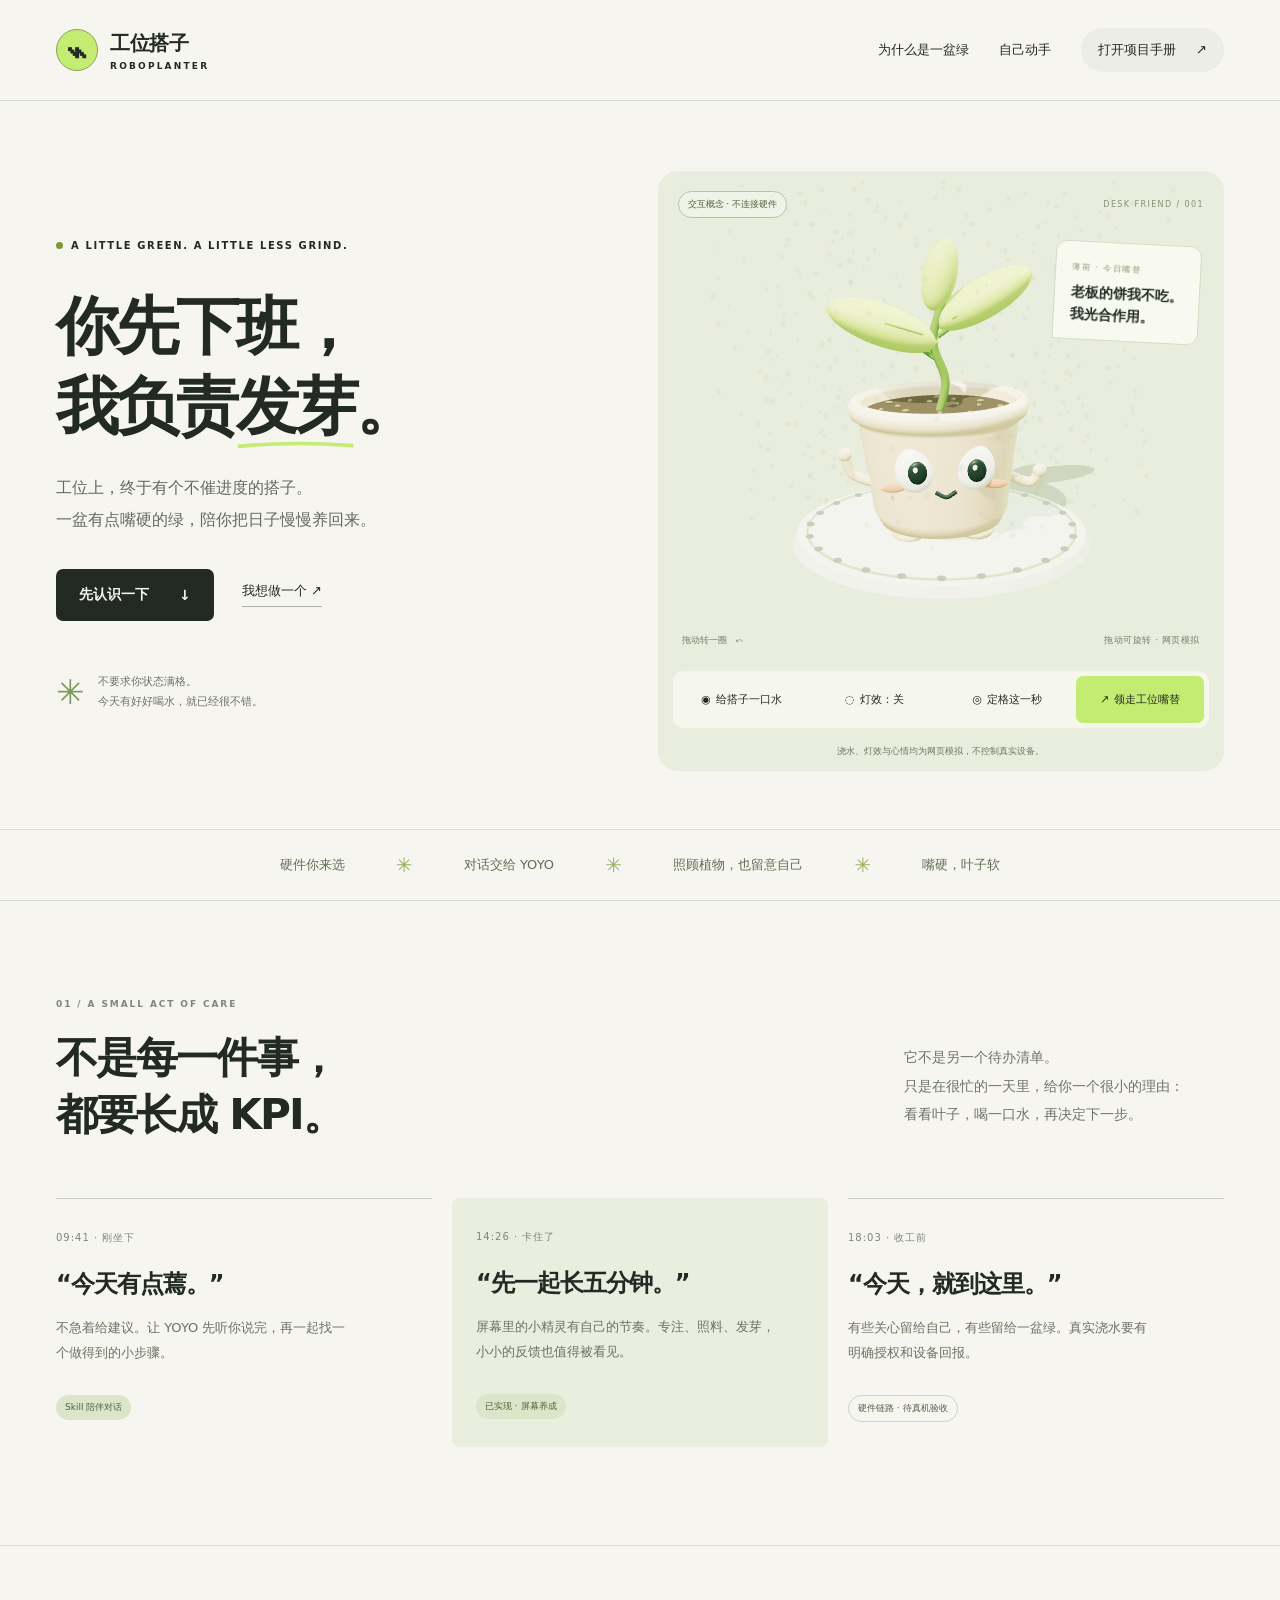
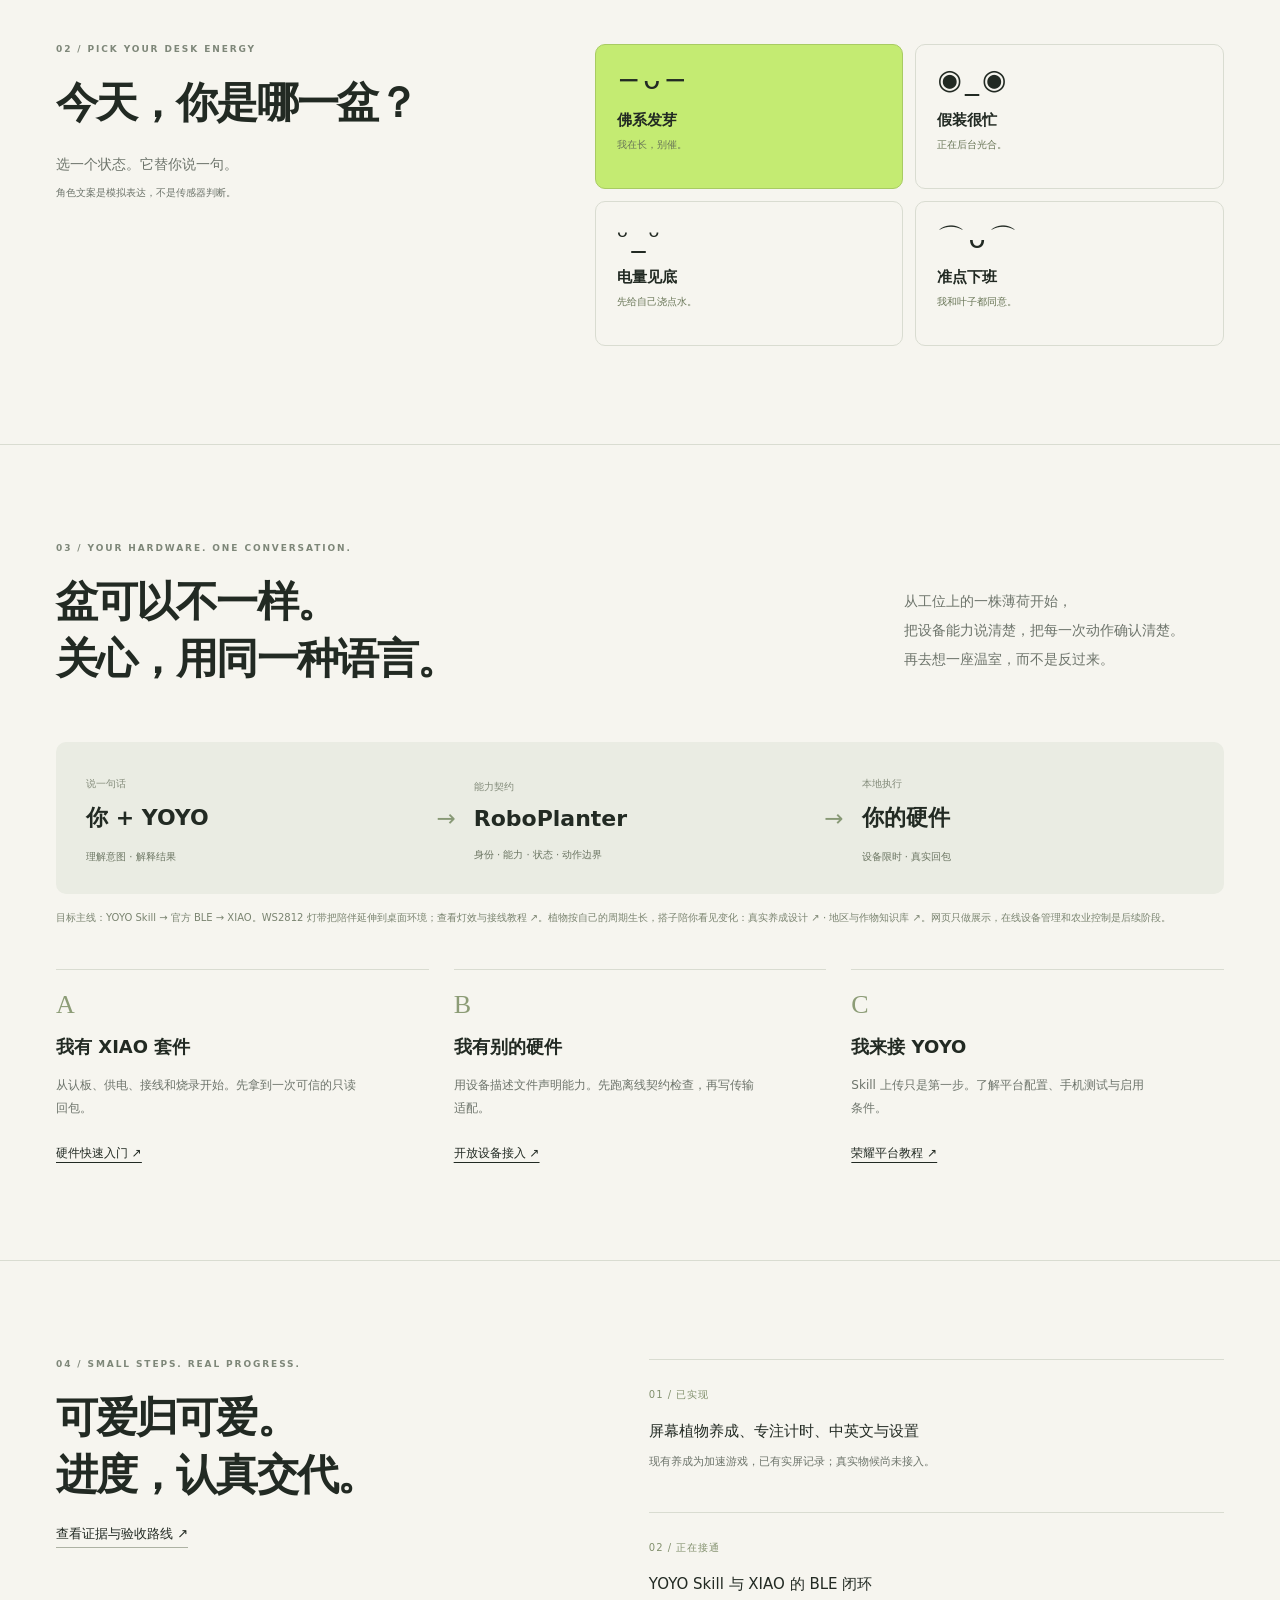
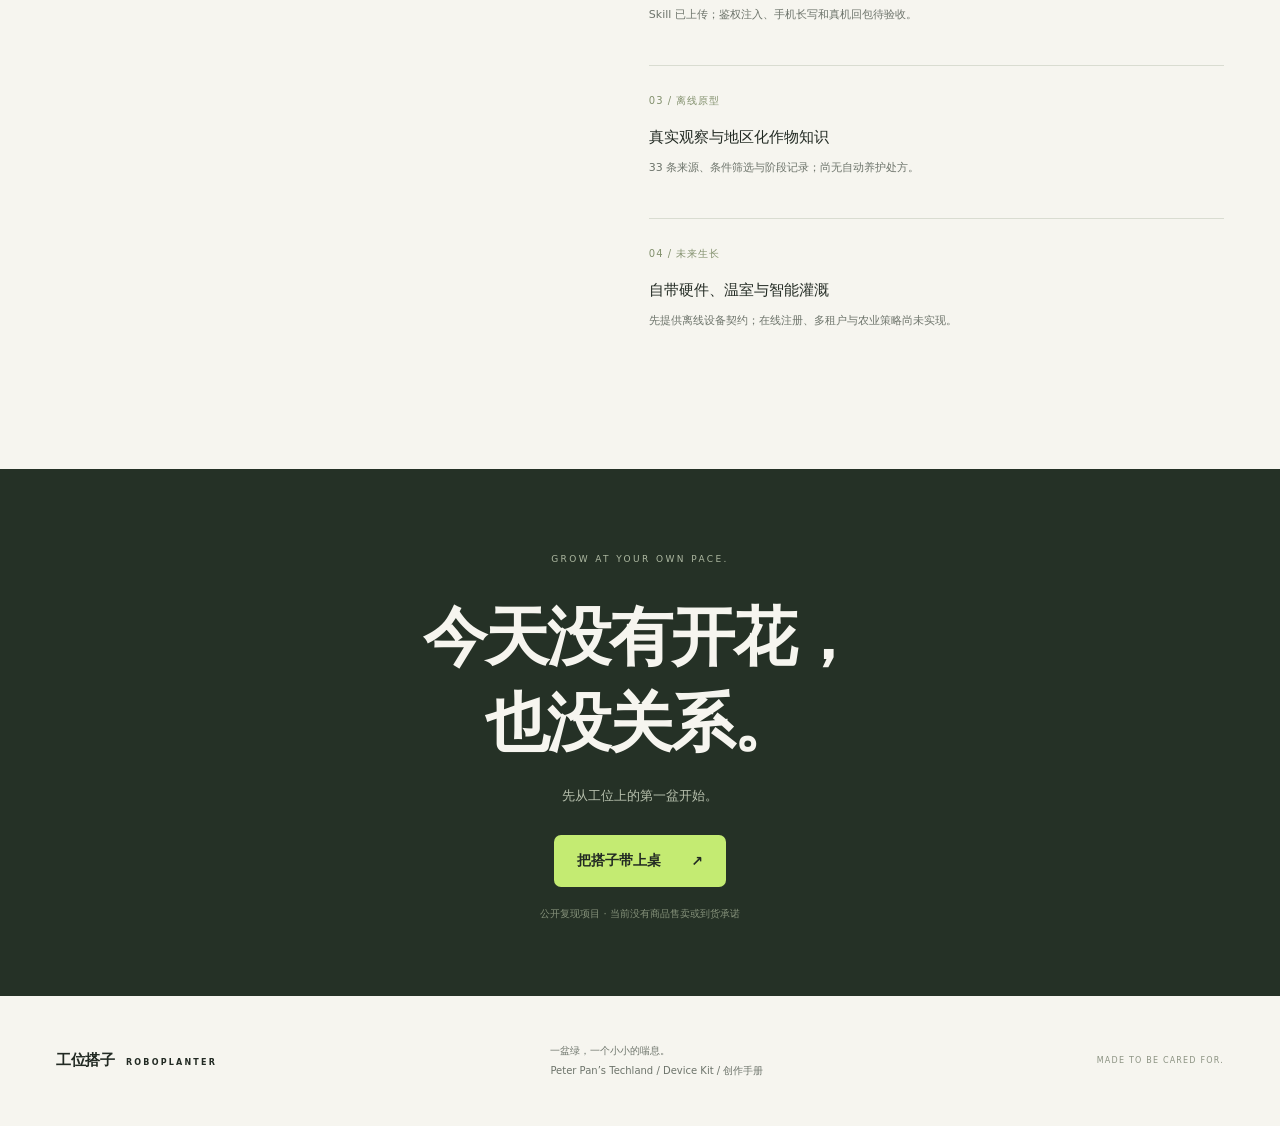
==== web/experience/index.html @ 7dc98f0d "Add sourced crop knowledge and real phenology companion design" ====
<!doctype html>
<html lang="zh-CN">
<head>
  <meta charset="utf-8">
  <meta name="viewport" content="width=device-width,initial-scale=1">
  <meta name="theme-color" content="#f6f5ef">
  <meta name="description" content="RoboPlanter 工位搭子：一盆有点嘴硬的绿，和一套让自带硬件接入 YOYO 的开放实践。体验互动植物、制作你的工位海报、从教程开始复现。">
  <meta property="og:title" content="你先下班，我负责发芽。｜工位搭子 RoboPlanter">
  <meta property="og:description" content="给工位加一点绿，也给自己留一点余地。互动体验、硬件教程与 YOYO Skill 接入实践。">
  <meta property="og:image" content="https://peterpanstechland.github.io/roboplanter/assets/social-cover.png">
  <meta property="og:type" content="website">
  <meta property="og:url" content="https://peterpanstechland.github.io/roboplanter/">
  <title>工位搭子 RoboPlanter — 你先下班，我负责发芽。</title>
  <link rel="icon" href="data:image/svg+xml,%3Csvg xmlns='http://www.w3.org/2000/svg' viewBox='0 0 64 64'%3E%3Crect width='64' height='64' rx='18' fill='%23c3ed64'/%3E%3Cpath d='M32 42V22M32 30C10 32 10 12 29 20M32 25C51 27 53 8 36 17' fill='none' stroke='%232b392c' stroke-width='5' stroke-linecap='round'/%3E%3C/svg%3E">
  <link rel="stylesheet" href="./style.css?v=20261025-lights">
</head>
<body>
  <a class="skip" href="#main">跳到内容</a>
  <header class="nav">
    <a class="brand" href="./" aria-label="工位搭子首页"><span class="brandmark" aria-hidden="true">⌁</span><span>工位搭子<small>ROBOPLANTER</small></span></a>
    <nav aria-label="主导航"><a href="#why">为什么是一盆绿</a><a href="#build">自己动手</a><a class="nav-doc" href="/docs/projects/2026/roboplanter/">打开项目手册 <span aria-hidden="true">↗</span></a></nav>
  </header>
  <main id="main">
    <section class="hero" aria-labelledby="hero-title">
      <div class="hero-copy">
        <p class="eyebrow"><span class="live-dot"></span> A LITTLE GREEN. A LITTLE LESS GRIND.</p>
        <h1 id="hero-title">你先下班，<br>我负责<span class="sprout-word">发芽<svg viewBox="0 0 330 19" aria-hidden="true"><path d="M5 12Q150 -3 323 10"/></svg></span>。</h1>
        <p class="intro">工位上，终于有个不催进度的搭子。<br>一盆有点嘴硬的绿，陪你把日子慢慢养回来。</p>
        <div class="hero-actions"><a class="button dark" href="#experience">先认识一下 <span aria-hidden="true">↓</span></a><a class="text-link" href="/docs/projects/2026/roboplanter/hardware-quickstart">我想做一个 <span aria-hidden="true">↗</span></a></div>
        <div class="aside-note"><span class="mini-leaf" aria-hidden="true">✳</span><p>不要求你状态满格。<br><strong>今天有好好喝水，就已经很不错。</strong></p></div>
      </div>
      <div class="experience" id="experience">
        <div class="stage-top"><span class="tag">交互概念 · 不连接硬件</span><span class="specimen">DESK FRIEND / 001</span></div>
        <div id="scene" role="img" aria-label="一个有大眼睛的奶油色花盆，顶着嫩绿幼苗。拖动可旋转，使用下方按钮互动。"><div class="fallback-plant" id="fallback" aria-hidden="true"><span class="fallback-leaves">♧</span><span class="fallback-pot">•ᴗ•</span></div></div>
        <div class="speech" id="speech" aria-live="polite"><span class="speech-name">薄荷 · 今日嘴替</span><p id="plant-line">老板的饼我不吃。<br>我光合作用。</p></div>
        <div class="orbit-note">拖动转一圈 <span aria-hidden="true">⤺</span><span id="render-state">3D 准备中</span></div>
        <div class="scene-controls" aria-label="模拟植物互动">
          <button id="water" class="control"><span aria-hidden="true">◉</span>给搭子一口水</button>
          <button id="lighting" class="control" aria-label="切换网页灯效预览，当前关灯" title="点按循环切换 5 种预览；不控制真实 WS2812 灯带"><span aria-hidden="true">◌</span><span id="lighting-label">灯效：关</span></button>
          <button id="freeze" class="control" aria-pressed="false"><span aria-hidden="true">◎</span>定格这一秒</button>
          <button id="poster" class="control accent"><span aria-hidden="true">↗</span>领走工位嘴替</button>
        </div>
        <p class="simulation-note">浇水、灯效与心情均为网页模拟，不控制真实设备。</p>
      </div>
    </section>
    <div class="ticker" aria-label="产品理念"><span>硬件你来选</span><i>✳</i><span>对话交给 YOYO</span><i>✳</i><span>照顾植物，也留意自己</span><i>✳</i><span>嘴硬，叶子软</span></div>
    <section class="story section" id="why" aria-labelledby="why-title">
      <div class="section-kicker">01 / A SMALL ACT OF CARE</div>
      <div class="story-heading"><h2 id="why-title">不是每一件事，<br>都要长成 KPI。</h2><p>它不是另一个待办清单。<br>只是在很忙的一天里，给你一个很小的理由：<br>看看叶子，喝一口水，再决定下一步。</p></div>
      <div class="moments">
        <article class="moment"><span class="moment-time">09:41 · 刚坐下</span><h3>“今天有点蔫。”</h3><p>不急着给建议。让 YOYO 先听你说完，再一起找一个做得到的小步骤。</p><span class="status-pill">Skill 陪伴对话</span></article>
        <article class="moment green"><span class="moment-time">14:26 · 卡住了</span><h3>“先一起长五分钟。”</h3><p>屏幕里的小精灵有自己的节奏。专注、照料、发芽，小小的反馈也值得被看见。</p><span class="status-pill">已实现 · 屏幕养成</span></article>
        <article class="moment"><span class="moment-time">18:03 · 收工前</span><h3>“今天，就到这里。”</h3><p>有些关心留给自己，有些留给一盆绿。真实浇水要有明确授权和设备回报。</p><span class="status-pill outline">硬件链路 · 待真机验收</span></article>
      </div>
    </section>
    <section class="mood-section section" aria-labelledby="mood-title">
      <div><div class="section-kicker">02 / PICK YOUR DESK ENERGY</div><h2 id="mood-title">今天，你是哪一盆？</h2><p>选一个状态。它替你说一句。<br><small>角色文案是模拟表达，不是传感器判断。</small></p></div>
      <div class="mood-picker" role="group" aria-label="选择工位心情">
        <button class="mood selected" data-mood="chill" aria-pressed="true"><span class="mood-face">−ᴗ−</span><strong>佛系发芽</strong><small>我在长，别催。</small></button>
        <button class="mood" data-mood="busy" aria-pressed="false"><span class="mood-face">◉_◉</span><strong>假装很忙</strong><small>正在后台光合。</small></button>
        <button class="mood" data-mood="tired" aria-pressed="false"><span class="mood-face">ᵕ_ᵕ</span><strong>电量见底</strong><small>先给自己浇点水。</small></button>
        <button class="mood" data-mood="happy" aria-pressed="false"><span class="mood-face">⌒ᴗ⌒</span><strong>准点下班</strong><small>我和叶子都同意。</small></button>
      </div>
    </section>
    <section class="build-section section" id="build" aria-labelledby="build-title">
      <div class="section-kicker">03 / YOUR HARDWARE. ONE CONVERSATION.</div>
      <div class="build-heading"><h2 id="build-title">盆可以不一样。<br>关心，用同一种语言。</h2><p>从工位上的一株薄荷开始，<br>把设备能力说清楚，把每一次动作确认清楚。<br>再去想一座温室，而不是反过来。</p></div>
      <div class="architecture" aria-label="系统连接关系">
        <div class="arch-node"><span>说一句话</span><strong>你 + YOYO</strong><small>理解意图 · 解释结果</small></div><span class="arch-arrow" aria-hidden="true">→</span>
        <div class="arch-node"><span>能力契约</span><strong>RoboPlanter</strong><small>身份 · 能力 · 状态 · 动作边界</small></div><span class="arch-arrow" aria-hidden="true">→</span>
        <div class="arch-node"><span>本地执行</span><strong>你的硬件</strong><small>设备限时 · 真实回包</small></div>
      </div>
      <p class="arch-caption">目标主线：YOYO Skill → 官方 BLE → XIAO。WS2812 灯带把陪伴延伸到桌面环境；<a href="/docs/projects/2026/roboplanter/ws2812-lighting">查看灯效与接线教程 ↗</a>。植物按自己的周期生长，搭子陪你看见变化：<a href="/docs/projects/2026/roboplanter/plant-companion">真实养成设计 ↗</a> · <a href="/docs/projects/2026/roboplanter/crop-knowledge">地区与作物知识库 ↗</a>。网页只做展示，在线设备管理和农业控制是后续阶段。</p>
      <div class="build-routes">
        <a href="/docs/projects/2026/roboplanter/hardware-quickstart"><span class="route-num">A</span><h3>我有 XIAO 套件</h3><p>从认板、供电、接线和烧录开始。先拿到一次可信的只读回包。</p><span class="route-link">硬件快速入门 ↗</span></a>
        <a href="/docs/projects/2026/roboplanter/device-platform"><span class="route-num">B</span><h3>我有别的硬件</h3><p>用设备描述文件声明能力。先跑离线契约检查，再写传输适配。</p><span class="route-link">开放设备接入 ↗</span></a>
        <a href="/docs/projects/2026/roboplanter/honor-platform"><span class="route-num">C</span><h3>我来接 YOYO</h3><p>Skill 上传只是第一步。了解平台配置、手机测试与启用条件。</p><span class="route-link">荣耀平台教程 ↗</span></a>
      </div>
    </section>
    <section class="truth-section section" aria-labelledby="truth-title">
      <div><div class="section-kicker">04 / SMALL STEPS. REAL PROGRESS.</div><h2 id="truth-title">可爱归可爱。<br>进度，认真交代。</h2><a class="text-link" href="/docs/projects/2026/roboplanter/roadmap-evidence">查看证据与验收路线 ↗</a></div>
      <div class="progress-list"><div><span class="progress-code">01 / 已实现</span><p>屏幕植物养成、专注计时、中英文与设置<br><small>现有养成为加速游戏，已有实屏记录；真实物候尚未接入。</small></p></div><div><span class="progress-code">02 / 正在接通</span><p>YOYO Skill 与 XIAO 的 BLE 闭环<br><small>Skill 已上传；鉴权注入、手机长写和真机回包待验收。</small></p></div><div><span class="progress-code">03 / 离线原型</span><p>真实观察与地区化作物知识<br><small>33 条来源、条件筛选与阶段记录；尚无自动养护处方。</small></p></div><div><span class="progress-code">04 / 未来生长</span><p>自带硬件、温室与智能灌溉<br><small>先提供离线设备契约；在线注册、多租户与农业策略尚未实现。</small></p></div></div>
    </section>
    <section class="closing"><span class="closing-label">GROW AT YOUR OWN PACE.</span><h2>今天没有开花，<br>也没关系。</h2><p>先从工位上的第一盆开始。</p><a href="/docs/projects/2026/roboplanter/" class="button lime">把搭子带上桌 <span aria-hidden="true">↗</span></a><p class="closing-note">公开复现项目 · 当前没有商品售卖或到货承诺</p></section>
  </main>
  <footer><a class="brand" href="./">工位搭子 <small>ROBOPLANTER</small></a><p>一盆绿，一个小小的喘息。<br><a href="/docs/projects/">Peter Pan’s Techland</a> / <a href="./downloads/roboplanter-device-kit.zip" download>Device Kit</a> / <a href="/docs/projects/2026/roboplanter/social-playbook">创作手册</a></p><span>MADE TO BE CARED FOR.</span></footer>
  <dialog id="poster-dialog" aria-labelledby="poster-title"><button class="dialog-close" id="close-poster" aria-label="关闭海报">×</button><div><span class="eyebrow">A LITTLE DESK ENERGY, TO GO.</span><h2 id="poster-title">你的嘴替，已就位。</h2><p>3:4 原创工位卡。保存后分享给也需要一口气的人。</p><p class="dialog-notice">标注保留：概念演示，非实机拍摄。不会代你发布到社交平台。</p><button class="button dark" id="download-poster">保存我的工位卡 ↗</button><button class="button" id="download-cover">也来一张横版封面 ↗</button><p id="download-status" role="status"></p></div><canvas id="poster-canvas" width="1200" height="1600" aria-label="工位搭子原创海报预览"></canvas></dialog>
  <noscript><p class="noscript">打开 JavaScript 可以体验互动植物。接线、烧录与 YOYO 教程仍可通过上方项目手册阅读。</p></noscript>
  <script type="module" src="./app.js?v=20261025-lights"></script>
</body>
</html>
---- web/experience/style.css ----
:root{--paper:#f6f5ef;--ink:#222a23;--muted:#6d746b;--lime:#c4eb72;--line:#d9dcd1;--orange:#db7351;--serif:Georgia,'Songti SC','Noto Serif CJK SC',serif}*{box-sizing:border-box}html{scroll-behavior:smooth;scroll-padding-top:28px}body{margin:0;background:var(--paper);color:var(--ink);font-family:'Inter','PingFang SC','Microsoft YaHei',system-ui,sans-serif;-webkit-font-smoothing:antialiased}a{color:inherit;text-decoration:none}button{font:inherit;color:inherit;cursor:pointer}button:focus-visible,a:focus-visible{outline:3px solid var(--orange);outline-offset:5px}button:disabled{cursor:wait;opacity:.65}.skip{position:absolute;top:-100px;background:var(--ink);color:white;z-index:10;padding:15px}.skip:focus{top:0}.nav{max-width:1440px;padding:28px 56px;margin:auto;display:flex;align-items:center;justify-content:space-between;border-bottom:1px solid var(--line)}.brand{display:flex;align-items:center;gap:12px;font-size:20px;font-weight:800;letter-spacing:-.5px}.brand small{display:block;font-size:9px;letter-spacing:2.2px;font-weight:600;margin-top:4px}.brandmark{width:42px;height:42px;background:var(--lime);border:1px solid #8fa54c;border-radius:50%;display:grid;place-items:center;font-size:38px;font-family:var(--serif);line-height:1}.nav nav{display:flex;align-items:center;gap:30px;font-size:13px;font-weight:500}.nav-doc{background:#eceee5;padding:13px 17px;border-radius:30px}.nav-doc span{margin-left:16px}.hero{max-width:1440px;margin:auto;padding:70px 56px 58px;display:grid;grid-template-columns:1fr 1fr;gap:35px;align-items:center}.eyebrow{font-size:10px;font-weight:650;letter-spacing:1.6px;display:flex;align-items:center;gap:8px}.live-dot{height:7px;width:7px;background:#7b9939;border-radius:50%;display:inline-block}h1{font-size:clamp(44px,4.9vw,76px);font-weight:760;line-height:1.27;letter-spacing:-3px;margin:36px 0 25px}h2{font-size:clamp(30px,3.3vw,49px);font-weight:700;line-height:1.35;letter-spacing:-1.9px;margin:20px 0}.sprout-word{position:relative;z-index:1;white-space:nowrap}.sprout-word svg{position:absolute;bottom:-10px;left:0;width:100%;height:15px;stroke:var(--lime);stroke-width:10;fill:none;z-index:-1}.intro{font-size:16px;line-height:2;color:#626a5e}.hero-actions{display:flex;align-items:center;gap:28px;margin-top:33px}.button{display:inline-flex;align-items:center;justify-content:center;gap:30px;padding:17px 23px;border:0;border-radius:7px;font-size:14px;font-weight:650;transition:transform .2s,background .2s}.button:hover{transform:translateY(-2px)}.dark{background:var(--ink);color:var(--paper)}.lime{background:var(--lime);color:var(--ink)}.text-link{font-size:13px;border-bottom:1px solid #adb2a3;padding-bottom:6px}.aside-note{display:flex;align-items:center;gap:13px;margin-top:51px}.aside-note p{margin:0;font-size:11px;line-height:1.8;color:var(--muted)}.aside-note strong{font-weight:500}.mini-leaf{font-size:34px;color:#7e965f}.experience{background:#e9edde;border-radius:20px;position:relative;height:600px;scroll-margin-top:20px;overflow:hidden}.stage-top{display:flex;justify-content:space-between;align-items:center;position:absolute;top:20px;left:20px;right:20px;z-index:2}.tag{font-size:9px;padding:6px 9px;border:1px solid #b6c3a8;border-radius:20px;background:#f7f8ed90;color:#52613e}.specimen{font-size:8px;letter-spacing:1.4px;color:#829074}.experience #scene{width:100%;height:480px;position:relative;touch-action:pan-y}.experience canvas{display:block;width:100%;height:100%;cursor:grab}.experience canvas:active{cursor:grabbing}.speech{position:absolute;top:72px;right:24px;text-align:left;z-index:1;pointer-events:none;max-width:42%;background:#f9fbf0f0;border:1px solid #d4dcc4;padding:13px 16px;border-radius:11px 11px 11px 0;transform:rotate(3deg)}.speech-name{font-size:8px;color:#839170;letter-spacing:1.5px}.speech p{font-size:14px;line-height:1.6;font-weight:600;margin:7px 0 0}.orbit-note{position:absolute;bottom:124px;left:24px;right:24px;display:flex;align-items:center;gap:8px;font-size:9px;color:#748065}.orbit-note #render-state{margin-left:auto;letter-spacing:.5px}.scene-controls{position:absolute;bottom:43px;left:15px;right:15px;display:flex;gap:5px;background:#f6f7ec;border-radius:10px;padding:5px}.control{display:flex;flex:1;align-items:center;justify-content:center;gap:5px;border:0;background:none;padding:16px 4px;border-radius:7px;white-space:nowrap;font-size:11px;transition:background .15s}.control:hover{background:#e7edd9}.control[aria-pressed=true]{background:var(--ink);color:var(--lime)}.control.accent{background:var(--lime)}.simulation-note{position:absolute;bottom:13px;font-size:9px;text-align:center;width:100%;margin:0;color:#6b785b}.ticker{border-block:1px solid var(--line);padding:23px 56px;display:flex;justify-content:center;align-items:center;gap:clamp(20px,4vw,70px);font-size:13px;color:#616e52;overflow:hidden;white-space:nowrap}.ticker i{font-size:20px;font-style:normal;color:#99b063}.section{max-width:1440px;margin:0 auto;padding:98px 56px}.section-kicker{font-size:9px;font-weight:650;letter-spacing:1.9px;color:#7e8779}.story-heading,.build-heading{display:flex;justify-content:space-between;gap:55px;align-items:center}.story-heading p,.build-heading p{font-size:14px;line-height:2.05;color:var(--muted);padding-right:40px}.moments{display:grid;grid-template-columns:repeat(3,1fr);gap:20px;margin-top:35px}.moment{border-top:1px solid #c8cec0;padding:27px 24px 25px 0}.moment.green{background:#e9eede;border:0;border-radius:8px;padding:27px 24px}.moment-time{font-size:10px;font-weight:500;color:#7d8872;letter-spacing:1px}.moment h3{font-size:24px;font-weight:650;letter-spacing:-1px;margin:23px 0 16px}.moment p{font-size:13px;line-height:1.9;color:#6a7361;max-width:300px}.status-pill{display:inline-block;font-size:9px;border-radius:30px;padding:6px 9px;background:#dbe5c9;color:#526041;margin-top:17px}.status-pill.outline{background:transparent;border:1px solid #ccd2c2}.mood-section{display:grid;grid-template-columns:1fr 1.3fr;gap:55px;border-block:1px solid var(--line)}.mood-section p{font-size:14px;line-height:1.9;color:var(--muted)}.mood-section small{font-size:10px}.mood-picker{display:grid;grid-template-columns:1fr 1fr;gap:12px;align-self:center}.mood{border:1px solid var(--line);background:transparent;border-radius:10px;min-height:145px;display:flex;flex-direction:column;align-items:flex-start;padding:18px 21px;transition:background .2s,transform .2s}.mood:hover{transform:translateY(-3px)}.mood.selected{background:var(--lime);border-color:#a8cb63}.mood-face{font-size:28px;letter-spacing:3px;height:48px}.mood strong{font-size:15px;font-weight:600}.mood small{margin-top:8px;color:#697657}.architecture{display:flex;align-items:center;gap:18px;margin-top:35px;background:#eaece3;padding:30px;border-radius:10px}.arch-node{flex:1}.arch-node>span{font-size:10px;color:#838b7a}.arch-node strong{display:block;font-size:22px;margin:12px 0}.arch-node small{font-size:10px;color:#6b7562}.arch-arrow{color:#889976;font-size:23px}.arch-caption{font-size:10px;line-height:1.8;color:#7a8470;margin-top:15px}.build-routes{display:grid;grid-template-columns:repeat(3,1fr);gap:25px;margin-top:42px}.build-routes>a{padding-top:20px;border-top:1px solid var(--line)}.route-num{font-family:var(--serif);font-size:26px;color:#8c9c76}.build-routes h3{font-size:18px;margin:15px 0}.build-routes p{font-size:12px;line-height:1.9;color:var(--muted);max-width:300px}.route-link{display:block;font-size:12px;margin-top:25px;text-decoration:underline;text-underline-offset:5px}.truth-section{display:grid;grid-template-columns:1fr 1.1fr;gap:70px;border-top:1px solid var(--line)}.progress-list>div{padding:23px 0;border-top:1px solid var(--line)}.progress-code{font-size:10px;color:#83916e;letter-spacing:1px}.progress-list p{font-size:15px;line-height:1.9}.progress-list small{font-size:11px;color:var(--muted)}.closing{background:#253126;color:var(--paper);text-align:center;padding:78px 20px 75px}.closing-label{font-size:9px;letter-spacing:2.4px;color:#adb8a1}.closing h2{font-size:clamp(40px,5vw,65px);margin:28px 0 20px}.closing p{font-size:13px;color:#b8c1ae;margin-bottom:30px}.closing .closing-note{font-size:10px;margin:20px 0 0;color:#85917a}footer{padding:35px 56px;display:flex;align-items:center;justify-content:space-between;max-width:1440px;margin:auto}footer>.brand{font-size:15px}footer .brand small{font-size:8px}footer p{font-size:10px;line-height:2;color:var(--muted)}footer>span{font-size:8px;letter-spacing:1.2px;color:#8c9383}footer a:hover{text-decoration:underline}.fallback-plant{position:absolute;inset:70px 0 80px;display:flex;justify-content:center;align-items:center;flex-direction:column}.fallback-leaves{color:#719740;font-size:115px;line-height:1}.fallback-pot{font-size:54px;background:#f8e7cf;width:165px;height:145px;display:grid;place-items:center;border-radius:14px 14px 55px 55px;border:1px solid #d4c5ac;box-shadow:0 23px 15px -18px #68715560}.fallback-plant.hidden{display:none}dialog{width:min(930px,94vw);max-height:94vh;border:1px solid #d2d8c8;border-radius:18px;background:var(--paper);color:var(--ink);padding:45px;overflow:auto}dialog[open]{display:grid;grid-template-columns:1fr 1fr;gap:30px;align-items:center}dialog::backdrop{background:#162018bd;backdrop-filter:blur(6px)}.dialog-close{position:absolute;top:12px;right:16px;border:0;background:transparent;font-size:26px;padding:0 8px}.dialog-notice{font-size:11px;line-height:1.7;color:var(--muted);margin:22px 0}.dialog-close:hover{color:var(--orange)}dialog h2{font-size:32px}dialog p{font-size:13px;line-height:1.9}#poster-canvas{width:100%;height:auto;border-radius:7px;border:1px solid var(--line)}#download-status{font-size:11px}.noscript{padding:20px;text-align:center}
@media(min-width:1600px){.hero{padding-top:95px;padding-bottom:80px}.experience{height:660px}.experience #scene{height:540px}}
@media(max-width:1050px){.nav{padding:24px 32px}.hero{padding:55px 32px 45px;gap:22px}.experience{height:550px}.experience #scene{height:440px}.speech{top:66px;right:15px;padding:9px 12px}.speech p{font-size:12px}.specimen{display:none}h1{letter-spacing:-2px}.section{padding:75px 32px}.nav nav{gap:20px}.nav nav>a:first-child{display:none}.control{font-size:10px}.story-heading p,.build-heading p{padding:0}.moment h3{font-size:21px}.truth-section{gap:35px}footer{padding:30px 32px}}
@media(max-width:760px){.nav{padding:18px 20px}.brand{font-size:17px}.brandmark{width:35px;height:35px;font-size:32px}.brand small{font-size:7px}.nav nav>a:not(.nav-doc){display:none}.nav-doc{font-size:11px;padding:11px 12px}.hero{display:flex;flex-direction:column;padding:35px 20px;gap:30px;align-items:stretch}.eyebrow{font-size:8px;letter-spacing:1.2px}h1{font-size:49px;line-height:1.23;margin:25px 0 18px}.intro{font-size:13px}.hero-actions{margin-top:24px;gap:23px}.aside-note{margin-top:25px}.aside-note p{font-size:10px}.experience{height:525px;border-radius:14px}.experience #scene{height:414px}.speech{right:17px;top:70px;max-width:42%}.speech p{font-size:12px}.stage-top{top:16px;left:16px}.scene-controls{left:10px;right:10px}.control{padding:16px 3px;font-size:10px}.ticker{padding:17px 20px;gap:20px;justify-content:flex-start;font-size:10px}.ticker i{font-size:15px}.ticker span:last-child{display:none}.ticker i:last-of-type{display:none}.section{padding:56px 20px}.section-kicker{font-size:8px}h2{font-size:35px;letter-spacing:-1px}.story-heading,.build-heading{display:block}.story-heading p,.build-heading p{font-size:13px}.moments{grid-template-columns:1fr;gap:10px;margin-top:28px}.moment{padding:24px 12px 20px}.moment.green{padding:24px 18px}.moment h3{font-size:22px;margin:15px 0}.moment p{max-width:none}.status-pill{margin-top:5px}.mood-section{grid-template-columns:1fr;gap:22px}.mood-picker{gap:10px}.mood{min-height:134px;padding:16px}.mood-face{font-size:26px}.architecture{padding:22px 16px;gap:8px}.arch-node strong{font-size:14px;margin:12px 0}.arch-node small{font-size:8px;line-height:1.8;display:block}.arch-node>span{font-size:8px}.arch-arrow{font-size:16px}.build-routes{grid-template-columns:1fr;gap:25px;margin-top:30px}.build-routes>a{display:grid;grid-template-columns:34px 1fr;gap:0 8px}.route-num{grid-row:1/4}.build-routes h3{margin:2px 0 10px;font-size:17px}.build-routes p{margin:0;max-width:none}.route-link{grid-column:2;margin-top:13px}.truth-section{grid-template-columns:1fr;gap:25px}.closing{padding:60px 20px}.closing h2{font-size:45px}.closing p{font-size:12px}footer{padding:26px 20px;align-items:flex-start;gap:18px;flex-wrap:wrap}footer p{margin:0}footer>span{width:100%;font-size:7px}dialog{padding:35px 22px 24px}dialog[open]{grid-template-columns:1fr;gap:15px}dialog h2{font-size:26px;margin:16px 0}dialog #poster-canvas{width:70%;margin:auto}dialog .eyebrow{font-size:8px}.dialog-notice{margin:13px 0}.button{font-size:12px;padding:15px 19px}}
@media(max-width:1050px){.experience{height:600px}.scene-controls{display:grid;grid-template-columns:repeat(2,minmax(0,1fr))}.control{min-width:0;min-height:46px;font-size:11px}.orbit-note{bottom:168px}}
@media(max-width:760px){.experience{height:580px}}
@media(prefers-reduced-motion:reduce){html{scroll-behavior:auto}*,*::before,*::after{transition:none!important;animation:none!important}}
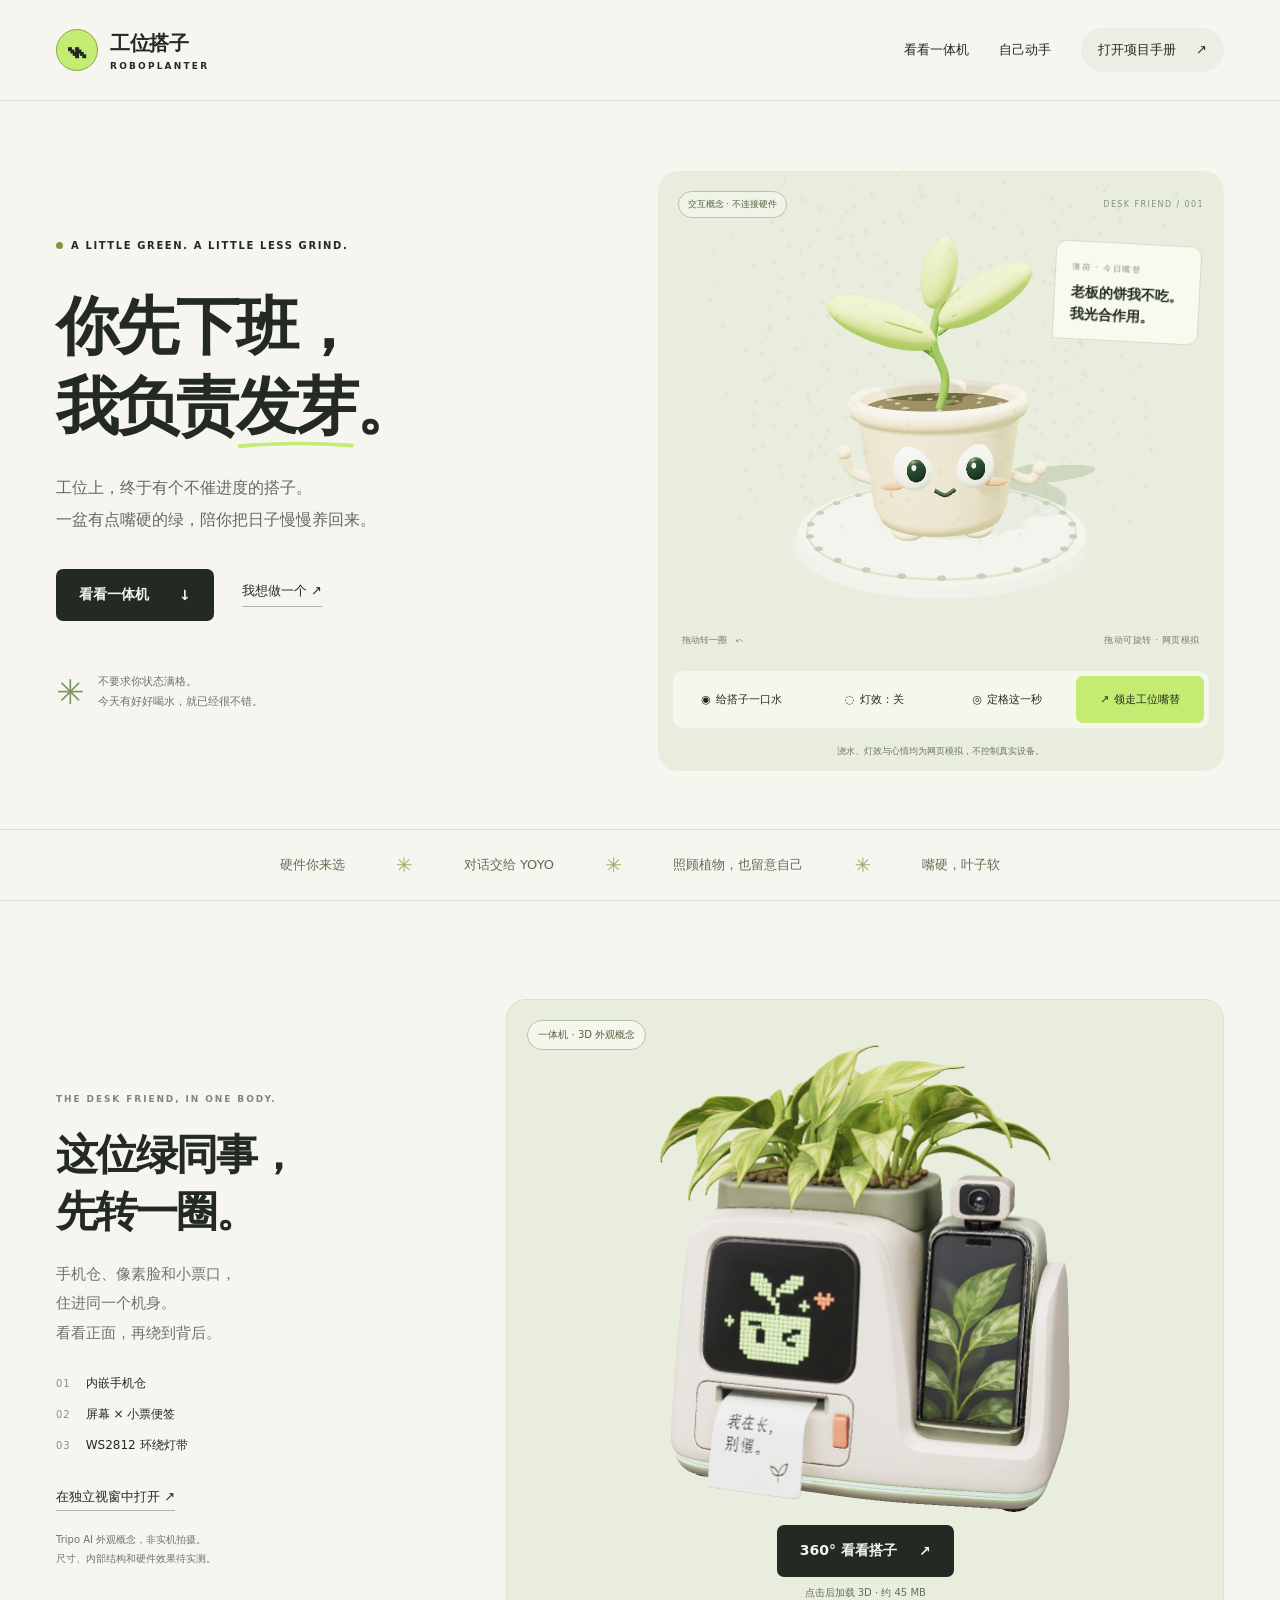
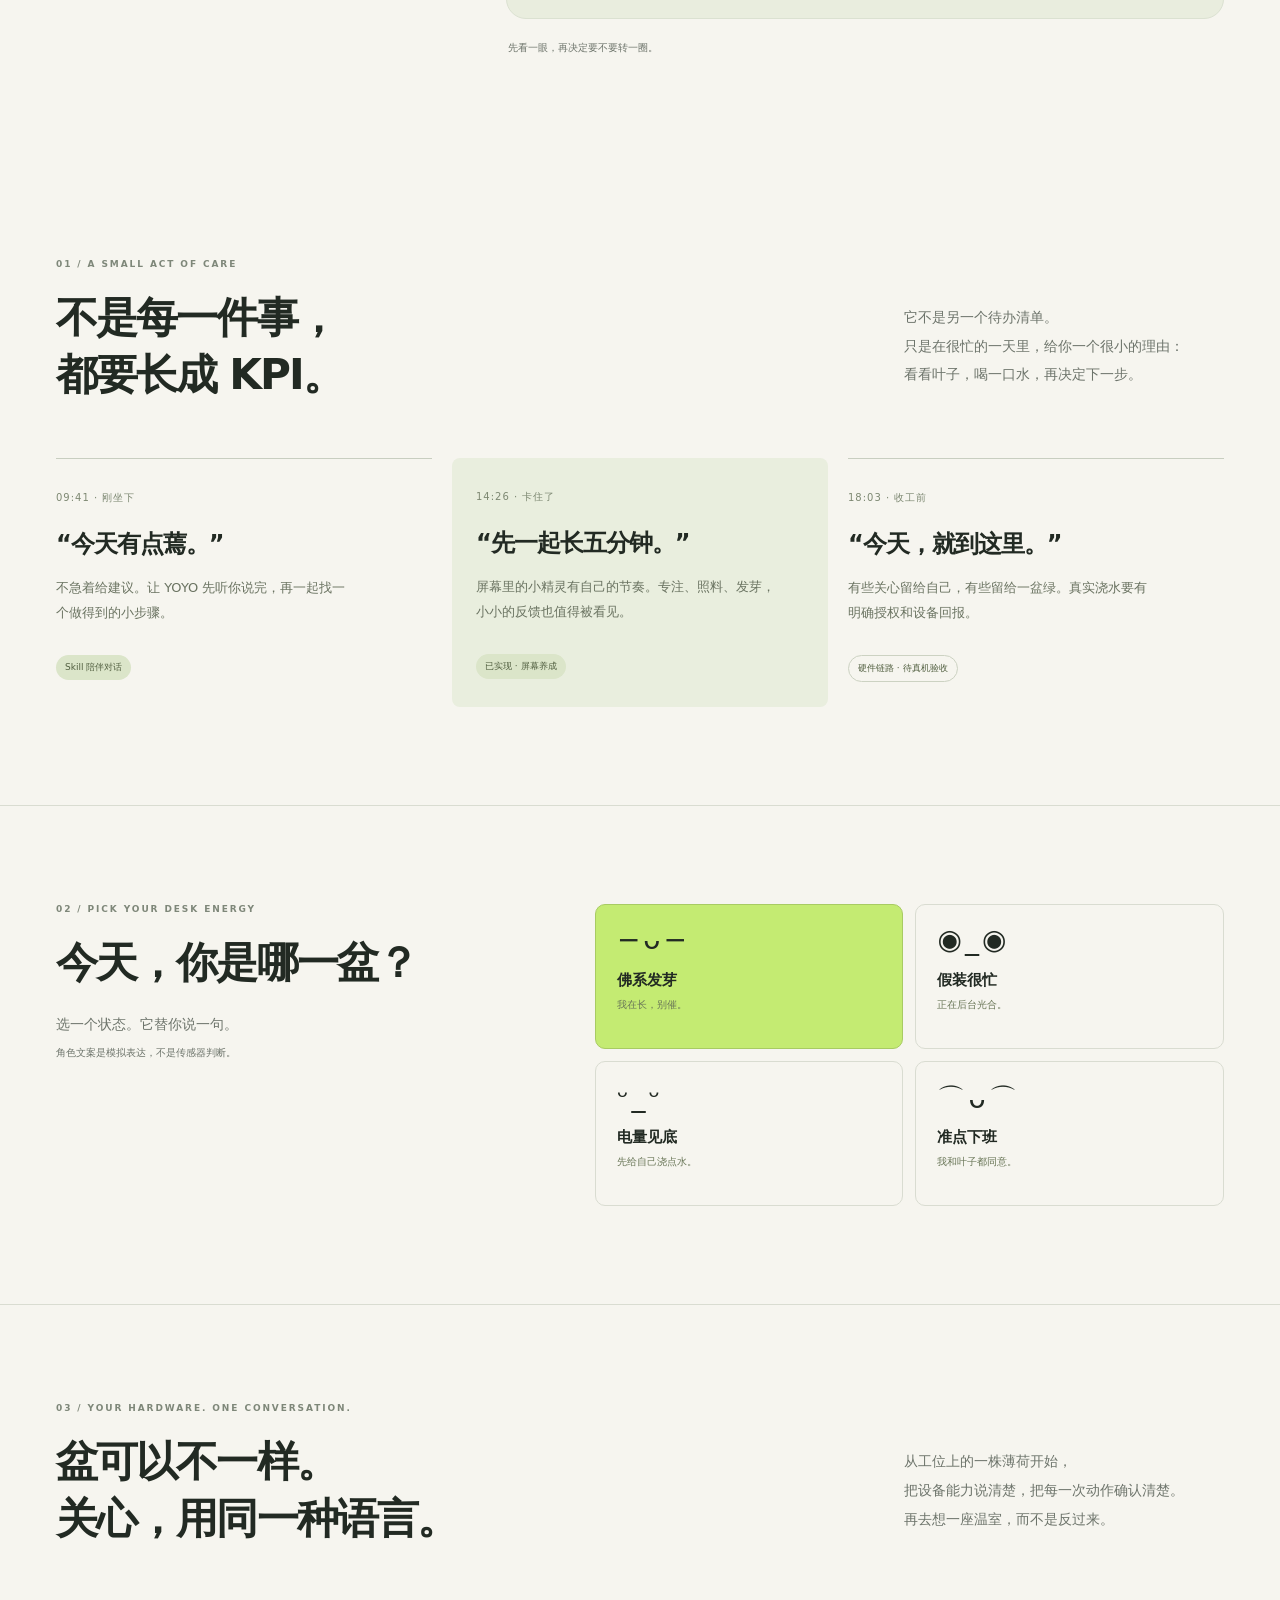
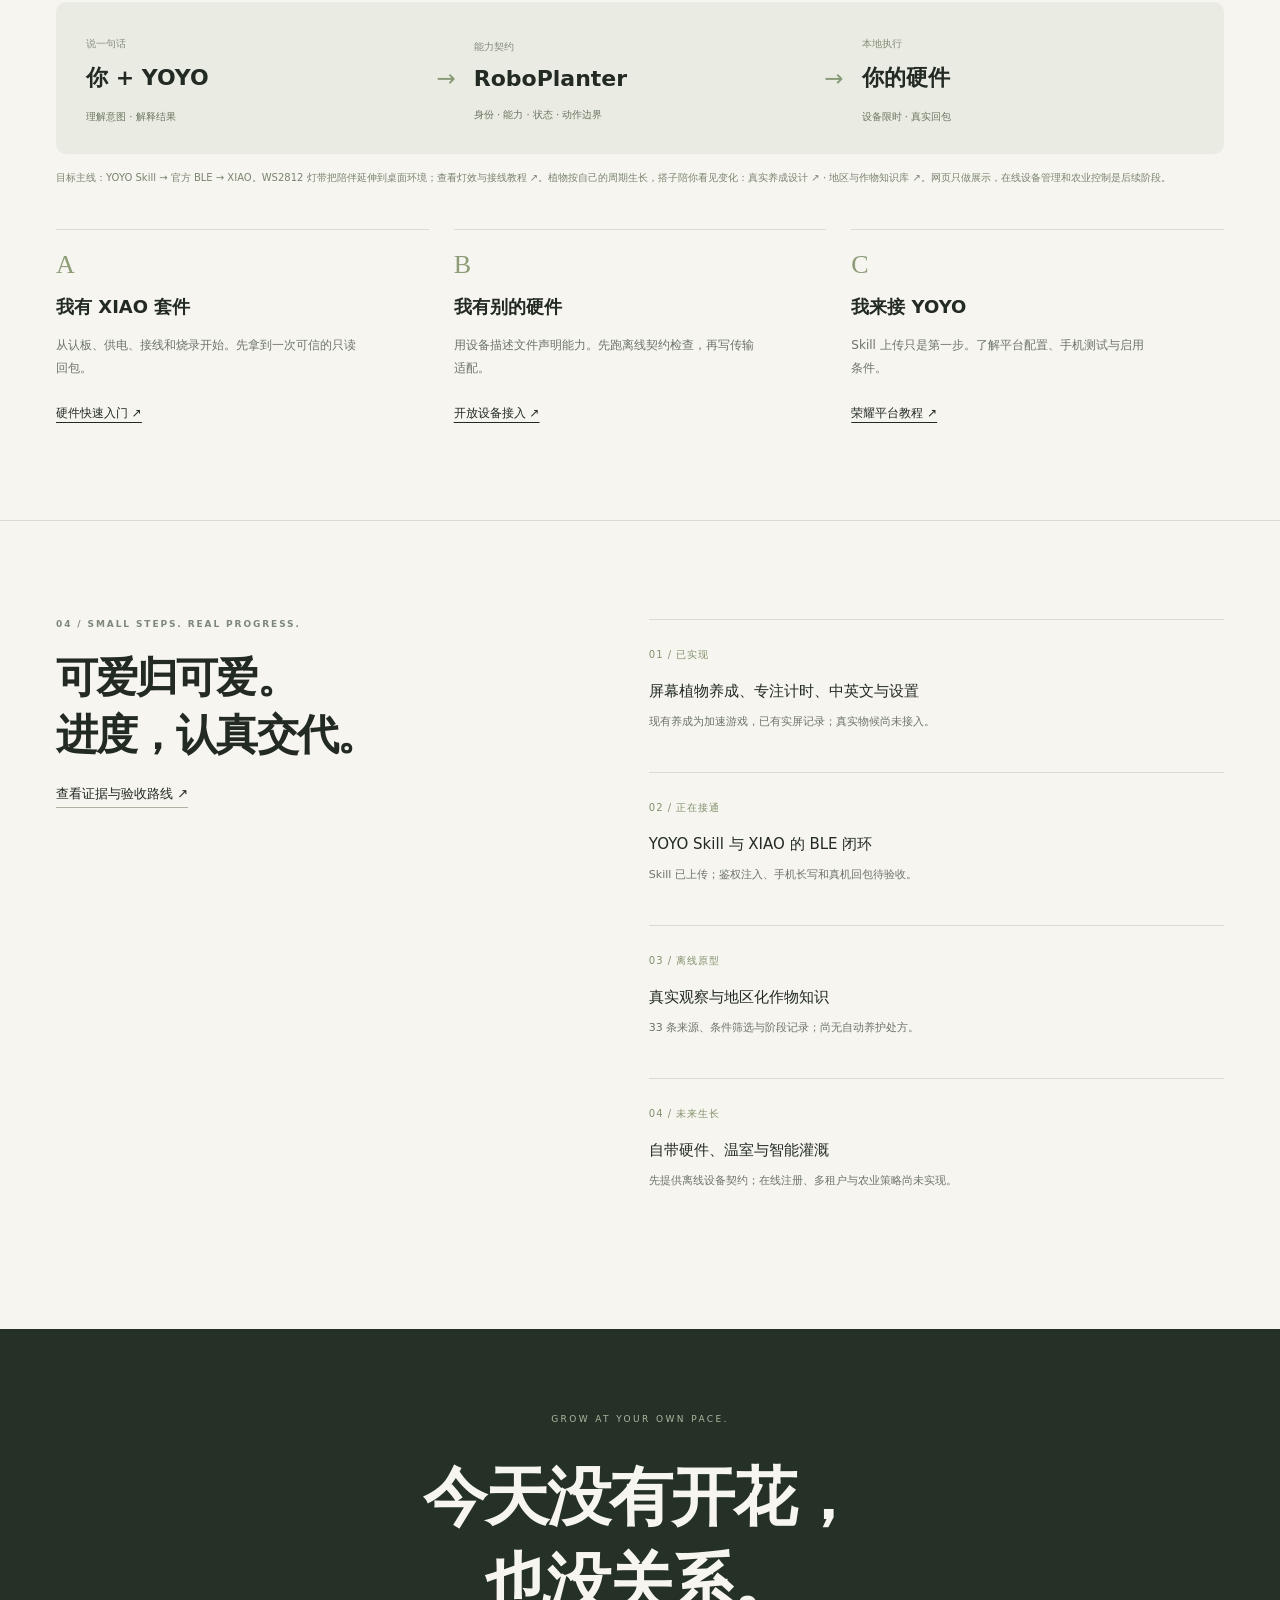
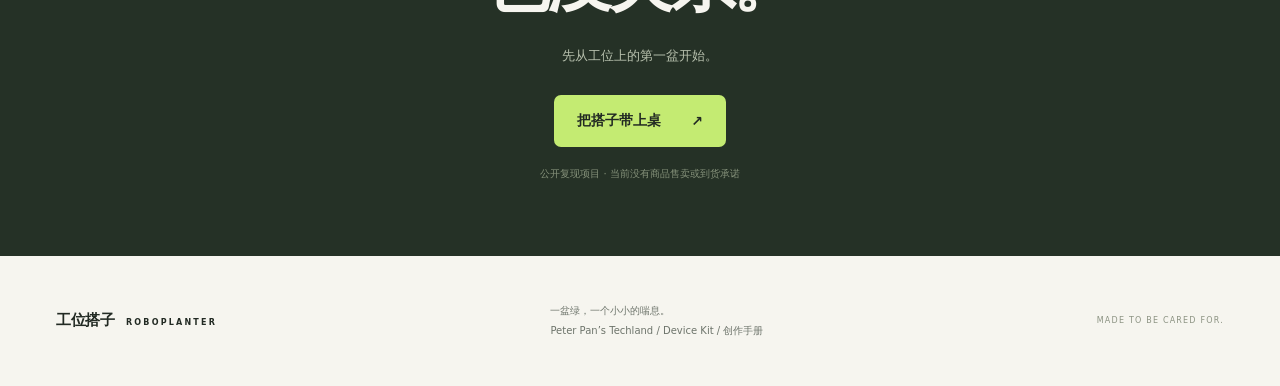
==== commit 82d6837f: "Add on-demand Tripo all-in-one model to landing page" ====
--- a/web/experience/index.html
+++ b/web/experience/index.html
@@ -12,13 +12,14 @@
   <meta property="og:url" content="https://peterpanstechland.github.io/roboplanter/">
   <title>工位搭子 RoboPlanter — 你先下班，我负责发芽。</title>
   <link rel="icon" href="data:image/svg+xml,%3Csvg xmlns='http://www.w3.org/2000/svg' viewBox='0 0 64 64'%3E%3Crect width='64' height='64' rx='18' fill='%23c3ed64'/%3E%3Cpath d='M32 42V22M32 30C10 32 10 12 29 20M32 25C51 27 53 8 36 17' fill='none' stroke='%232b392c' stroke-width='5' stroke-linecap='round'/%3E%3C/svg%3E">
-  <link rel="stylesheet" href="./style.css?v=20261025-lights">
+  <link rel="stylesheet" href="./style.css?v=20261025-model">
+  <link rel="stylesheet" href="./product-model.css?v=20261025-model">
 </head>
 <body>
   <a class="skip" href="#main">跳到内容</a>
   <header class="nav">
     <a class="brand" href="./" aria-label="工位搭子首页"><span class="brandmark" aria-hidden="true">⌁</span><span>工位搭子<small>ROBOPLANTER</small></span></a>
-    <nav aria-label="主导航"><a href="#why">为什么是一盆绿</a><a href="#build">自己动手</a><a class="nav-doc" href="/docs/projects/2026/roboplanter/">打开项目手册 <span aria-hidden="true">↗</span></a></nav>
+    <nav aria-label="主导航"><a href="#all-in-one">看看一体机</a><a href="#build">自己动手</a><a class="nav-doc" href="/docs/projects/2026/roboplanter/">打开项目手册 <span aria-hidden="true">↗</span></a></nav>
   </header>
   <main id="main">
     <section class="hero" aria-labelledby="hero-title">
@@ -26,7 +27,7 @@
         <p class="eyebrow"><span class="live-dot"></span> A LITTLE GREEN. A LITTLE LESS GRIND.</p>
         <h1 id="hero-title">你先下班，<br>我负责<span class="sprout-word">发芽<svg viewBox="0 0 330 19" aria-hidden="true"><path d="M5 12Q150 -3 323 10"/></svg></span>。</h1>
         <p class="intro">工位上，终于有个不催进度的搭子。<br>一盆有点嘴硬的绿，陪你把日子慢慢养回来。</p>
-        <div class="hero-actions"><a class="button dark" href="#experience">先认识一下 <span aria-hidden="true">↓</span></a><a class="text-link" href="/docs/projects/2026/roboplanter/hardware-quickstart">我想做一个 <span aria-hidden="true">↗</span></a></div>
+        <div class="hero-actions"><a class="button dark" href="#all-in-one">看看一体机 <span aria-hidden="true">↓</span></a><a class="text-link" href="/docs/projects/2026/roboplanter/hardware-quickstart">我想做一个 <span aria-hidden="true">↗</span></a></div>
         <div class="aside-note"><span class="mini-leaf" aria-hidden="true">✳</span><p>不要求你状态满格。<br><strong>今天有好好喝水，就已经很不错。</strong></p></div>
       </div>
       <div class="experience" id="experience">
@@ -44,6 +45,25 @@
       </div>
     </section>
     <div class="ticker" aria-label="产品理念"><span>硬件你来选</span><i>✳</i><span>对话交给 YOYO</span><i>✳</i><span>照顾植物，也留意自己</span><i>✳</i><span>嘴硬，叶子软</span></div>
+    <section class="product-section section" id="all-in-one" aria-labelledby="product-title">
+      <div class="product-copy">
+        <div class="section-kicker">THE DESK FRIEND, IN ONE BODY.</div>
+        <h2 id="product-title">这位绿同事，<br>先转一圈。</h2>
+        <p class="product-intro">手机仓、像素脸和小票口，<br>住进同一个机身。<br>看看正面，再绕到背后。</p>
+        <ul class="product-details"><li><span>01</span>内嵌手机仓</li><li><span>02</span>屏幕 × 小票便签</li><li><span>03</span>WS2812 环绕灯带</li></ul>
+        <a class="text-link" href="./model-viewer/" target="_blank" rel="noopener">在独立视窗中打开 <span aria-hidden="true">↗</span></a>
+        <p class="product-boundary">Tripo AI 外观概念，非实机拍摄。<br>尺寸、内部结构和硬件效果待实测。</p>
+      </div>
+      <div class="product-display">
+        <div class="product-stage" id="product-stage">
+          <img id="product-poster" class="product-poster" src="./assets/all-in-one/preview.png" width="512" height="512" loading="lazy" decoding="async" alt="奶油白一体机概念：绿植、像素表情屏、小票打印口与右侧内嵌手机仓共用一个机身。">
+          <span class="product-badge">一体机 · 3D 外观概念</span>
+          <iframe id="product-frame" title="工位搭子一体机三维外观预览" hidden></iframe>
+          <div class="product-load" id="product-load"><button class="button dark" id="load-product-model" aria-controls="product-frame" aria-expanded="false" hidden>360° 看看搭子 <span aria-hidden="true">↗</span></button><p>点击后加载 3D · 约 45 MB</p></div>
+        </div>
+        <div class="product-caption"><span id="product-hint">先看一眼，再决定要不要转一圈。</span><button id="close-product-model" type="button" hidden>返回预览图</button></div>
+      </div>
+    </section>
     <section class="story section" id="why" aria-labelledby="why-title">
       <div class="section-kicker">01 / A SMALL ACT OF CARE</div>
       <div class="story-heading"><h2 id="why-title">不是每一件事，<br>都要长成 KPI。</h2><p>它不是另一个待办清单。<br>只是在很忙的一天里，给你一个很小的理由：<br>看看叶子，喝一口水，再决定下一步。</p></div>
@@ -86,6 +106,7 @@
   <footer><a class="brand" href="./">工位搭子 <small>ROBOPLANTER</small></a><p>一盆绿，一个小小的喘息。<br><a href="/docs/projects/">Peter Pan’s Techland</a> / <a href="./downloads/roboplanter-device-kit.zip" download>Device Kit</a> / <a href="/docs/projects/2026/roboplanter/social-playbook">创作手册</a></p><span>MADE TO BE CARED FOR.</span></footer>
   <dialog id="poster-dialog" aria-labelledby="poster-title"><button class="dialog-close" id="close-poster" aria-label="关闭海报">×</button><div><span class="eyebrow">A LITTLE DESK ENERGY, TO GO.</span><h2 id="poster-title">你的嘴替，已就位。</h2><p>3:4 原创工位卡。保存后分享给也需要一口气的人。</p><p class="dialog-notice">标注保留：概念演示，非实机拍摄。不会代你发布到社交平台。</p><button class="button dark" id="download-poster">保存我的工位卡 ↗</button><button class="button" id="download-cover">也来一张横版封面 ↗</button><p id="download-status" role="status"></p></div><canvas id="poster-canvas" width="1200" height="1600" aria-label="工位搭子原创海报预览"></canvas></dialog>
   <noscript><p class="noscript">打开 JavaScript 可以体验互动植物。接线、烧录与 YOYO 教程仍可通过上方项目手册阅读。</p></noscript>
-  <script type="module" src="./app.js?v=20261025-lights"></script>
+  <script type="module" src="./app.js?v=20261025-model"></script>
+  <script src="./product-model.js?v=20261025-model" defer></script>
 </body>
 </html>
--- a/web/experience/product-model.css
+++ b/web/experience/product-model.css
@@ -0,0 +1,21 @@
+.product-section{display:grid;grid-template-columns:minmax(240px,.7fr) minmax(0,1.3fr);gap:64px;align-items:center;scroll-margin-top:24px}
+.product-copy h2{margin-top:22px}
+.product-intro{font-size:15px;line-height:1.95;color:var(--muted)}
+.product-details{list-style:none;padding:0;margin:27px 0 32px;display:grid;gap:14px;font-size:12px}
+.product-details span{color:#859477;font-size:10px;letter-spacing:1px;margin-right:15px}
+.product-boundary{font-size:10px;line-height:1.9;color:var(--muted);margin:24px 0 0}
+.product-display{min-width:0}
+.product-stage{position:relative;isolation:isolate;height:620px;border-radius:20px;background:#e9edde;overflow:hidden;border:1px solid #dbe1d1}
+.product-poster{width:100%;height:100%;object-fit:contain;padding:22px 22px 83px;display:block}
+.product-poster[hidden],.product-stage iframe[hidden],.product-load[hidden],.product-caption button[hidden]{display:none}
+.product-badge{position:absolute;left:20px;top:20px;border:1px solid #b6c3a8;border-radius:20px;background:#f7f8edf0;color:#52613e;font-size:10px;padding:7px 10px;z-index:2;pointer-events:none}
+.product-stage iframe{position:absolute;inset:0;width:100%;height:100%;border:0;display:block;background:#e9edde}
+.product-display.is-active .product-badge{display:none}
+.product-load{position:absolute;bottom:18px;left:20px;right:20px;text-align:center}
+.product-load .button{gap:22px}
+.product-load .button[hidden]{display:none}
+.product-load p{font-size:10px;margin:9px 0 0;color:#617051}
+.product-caption{display:flex;align-items:center;justify-content:space-between;gap:14px;min-height:44px;padding:12px 2px 0;font-size:10px;line-height:1.7;color:var(--muted)}
+.product-caption button{border:0;background:transparent;padding:7px 0;text-decoration:underline;text-underline-offset:4px;white-space:nowrap;font-size:11px}
+@media(max-width:1050px){.product-section{gap:30px;grid-template-columns:minmax(220px,.7fr) minmax(0,1.3fr)}.product-stage{height:560px}}
+@media(max-width:760px){.product-section{grid-template-columns:1fr;gap:26px}.product-copy h2{margin-top:17px}.product-intro br{display:none}.product-details{grid-template-columns:repeat(3,minmax(0,1fr));gap:10px;margin:22px 0;font-size:10px;line-height:1.7}.product-details span{display:block;margin:0 0 4px}.product-boundary{margin-top:16px}.product-stage{height:510px}.product-poster{padding:20px 8px 100px}.product-badge{left:14px;top:14px;font-size:9px}.product-caption{align-items:flex-start}}
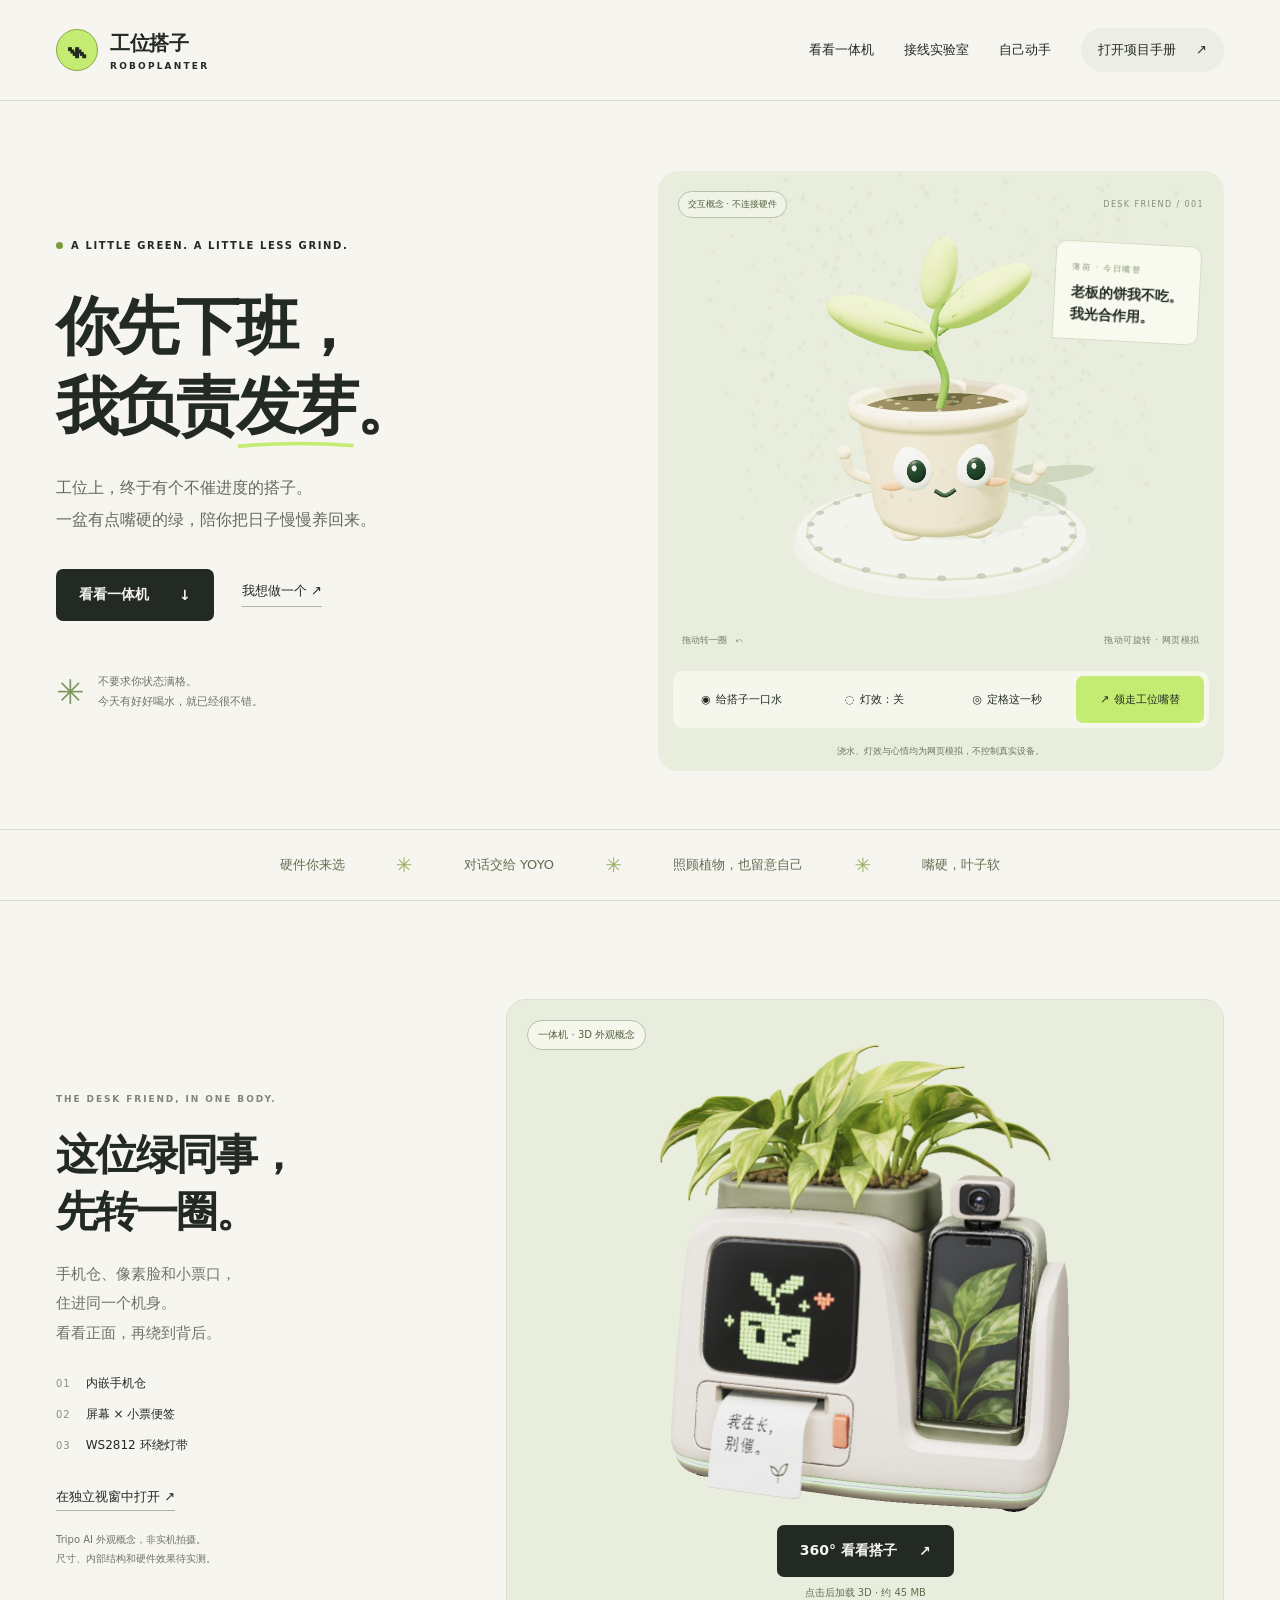
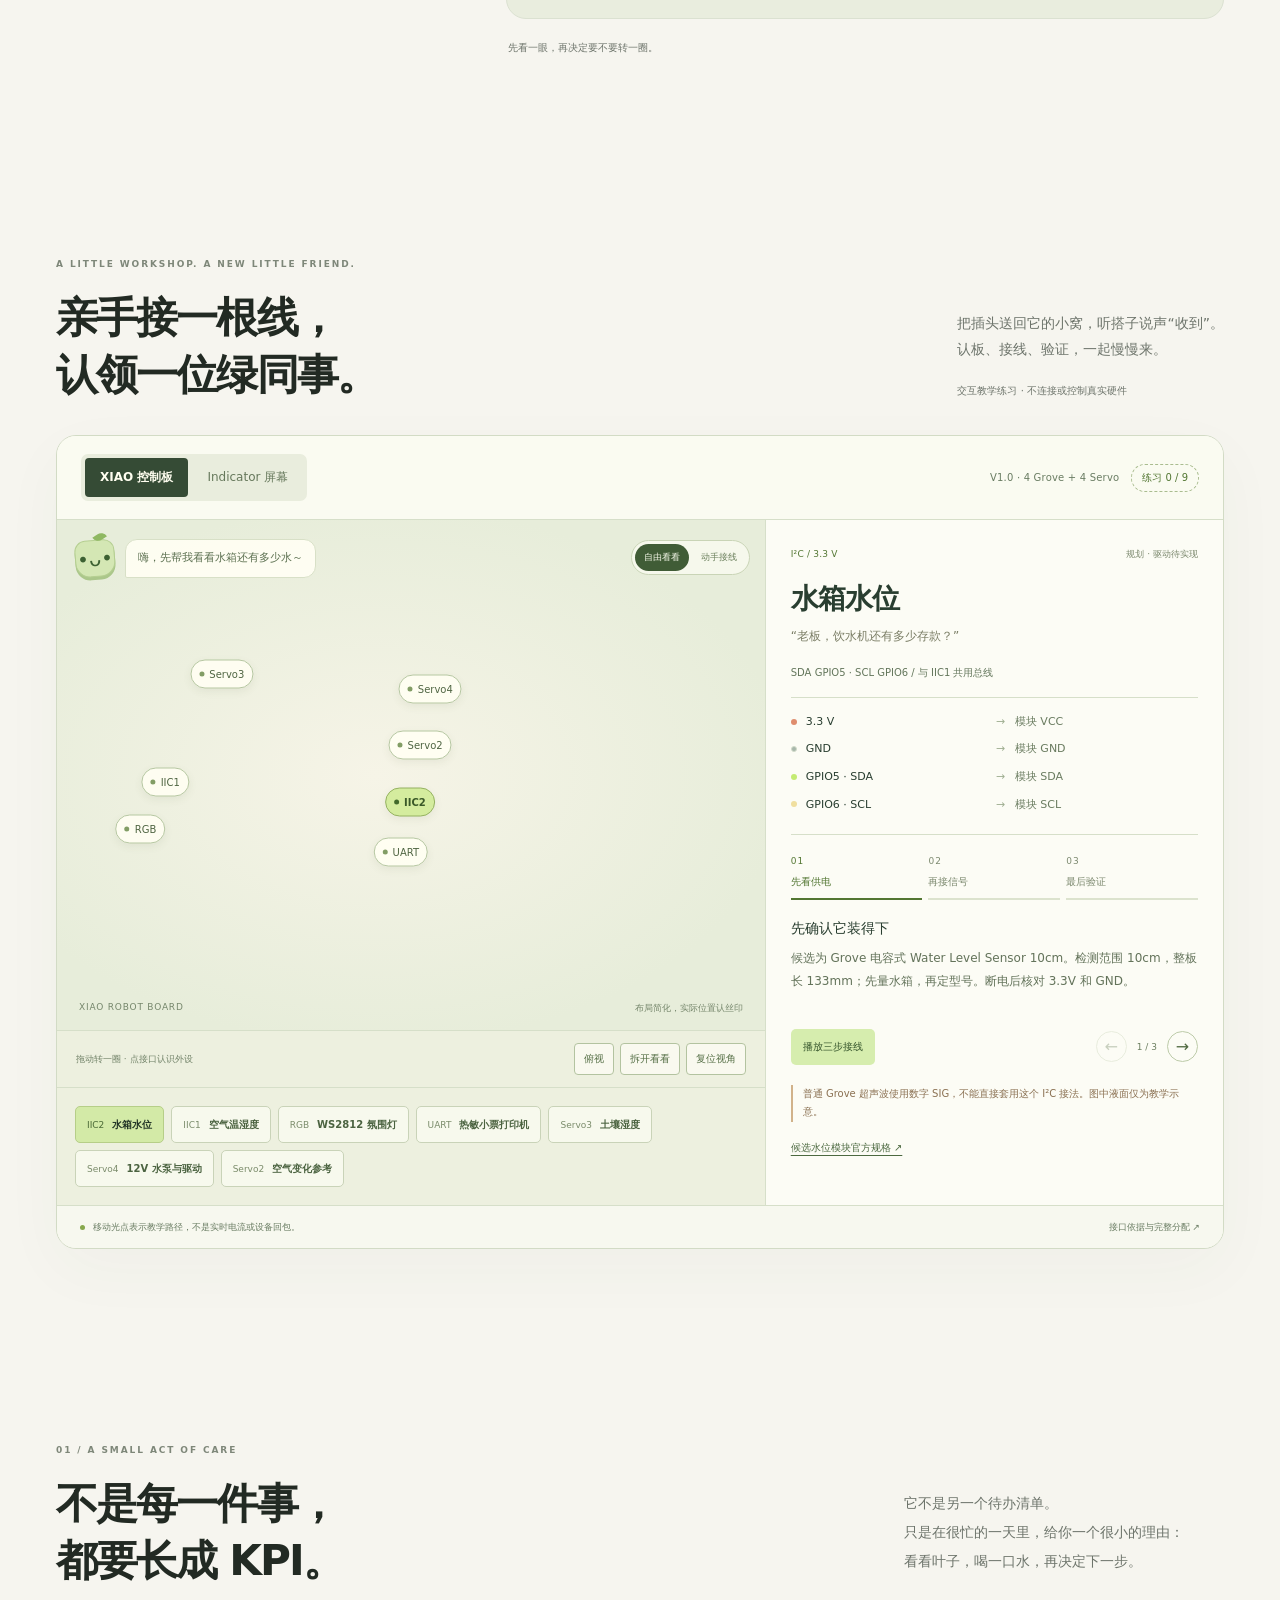
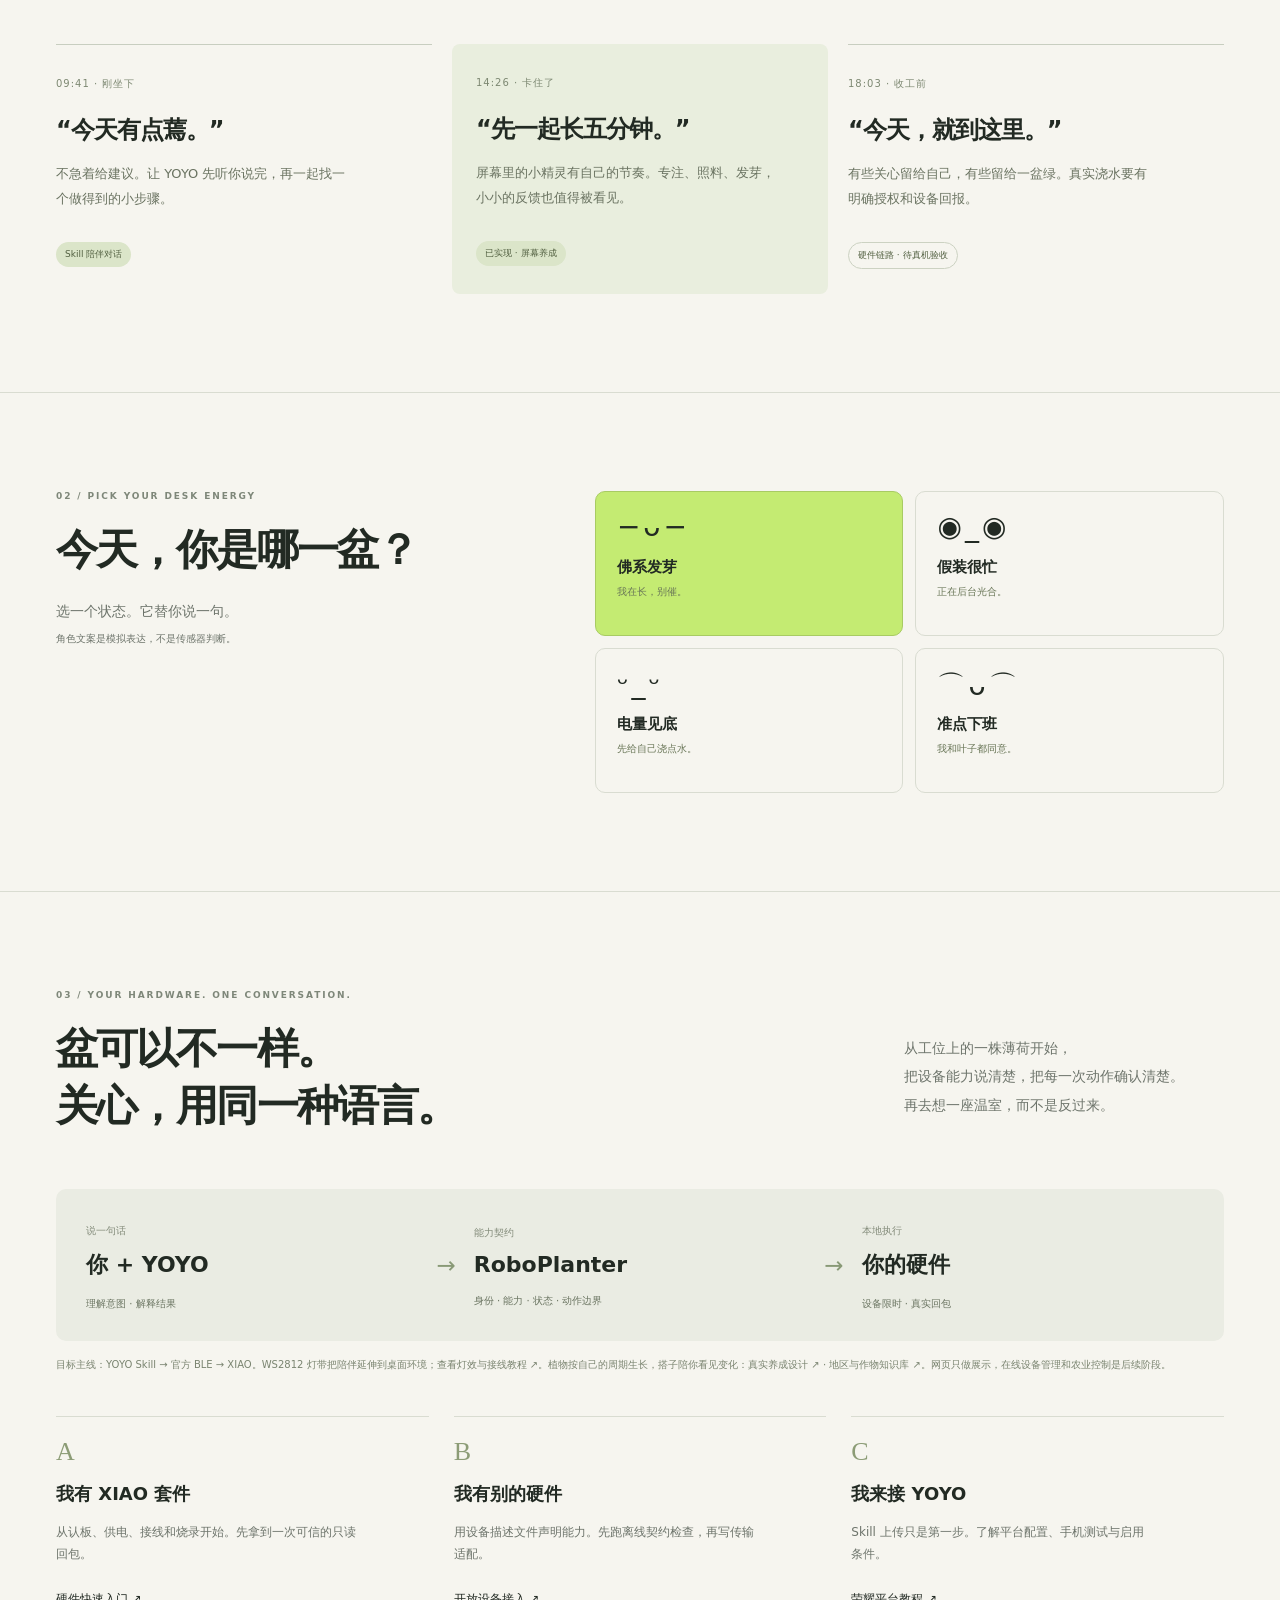
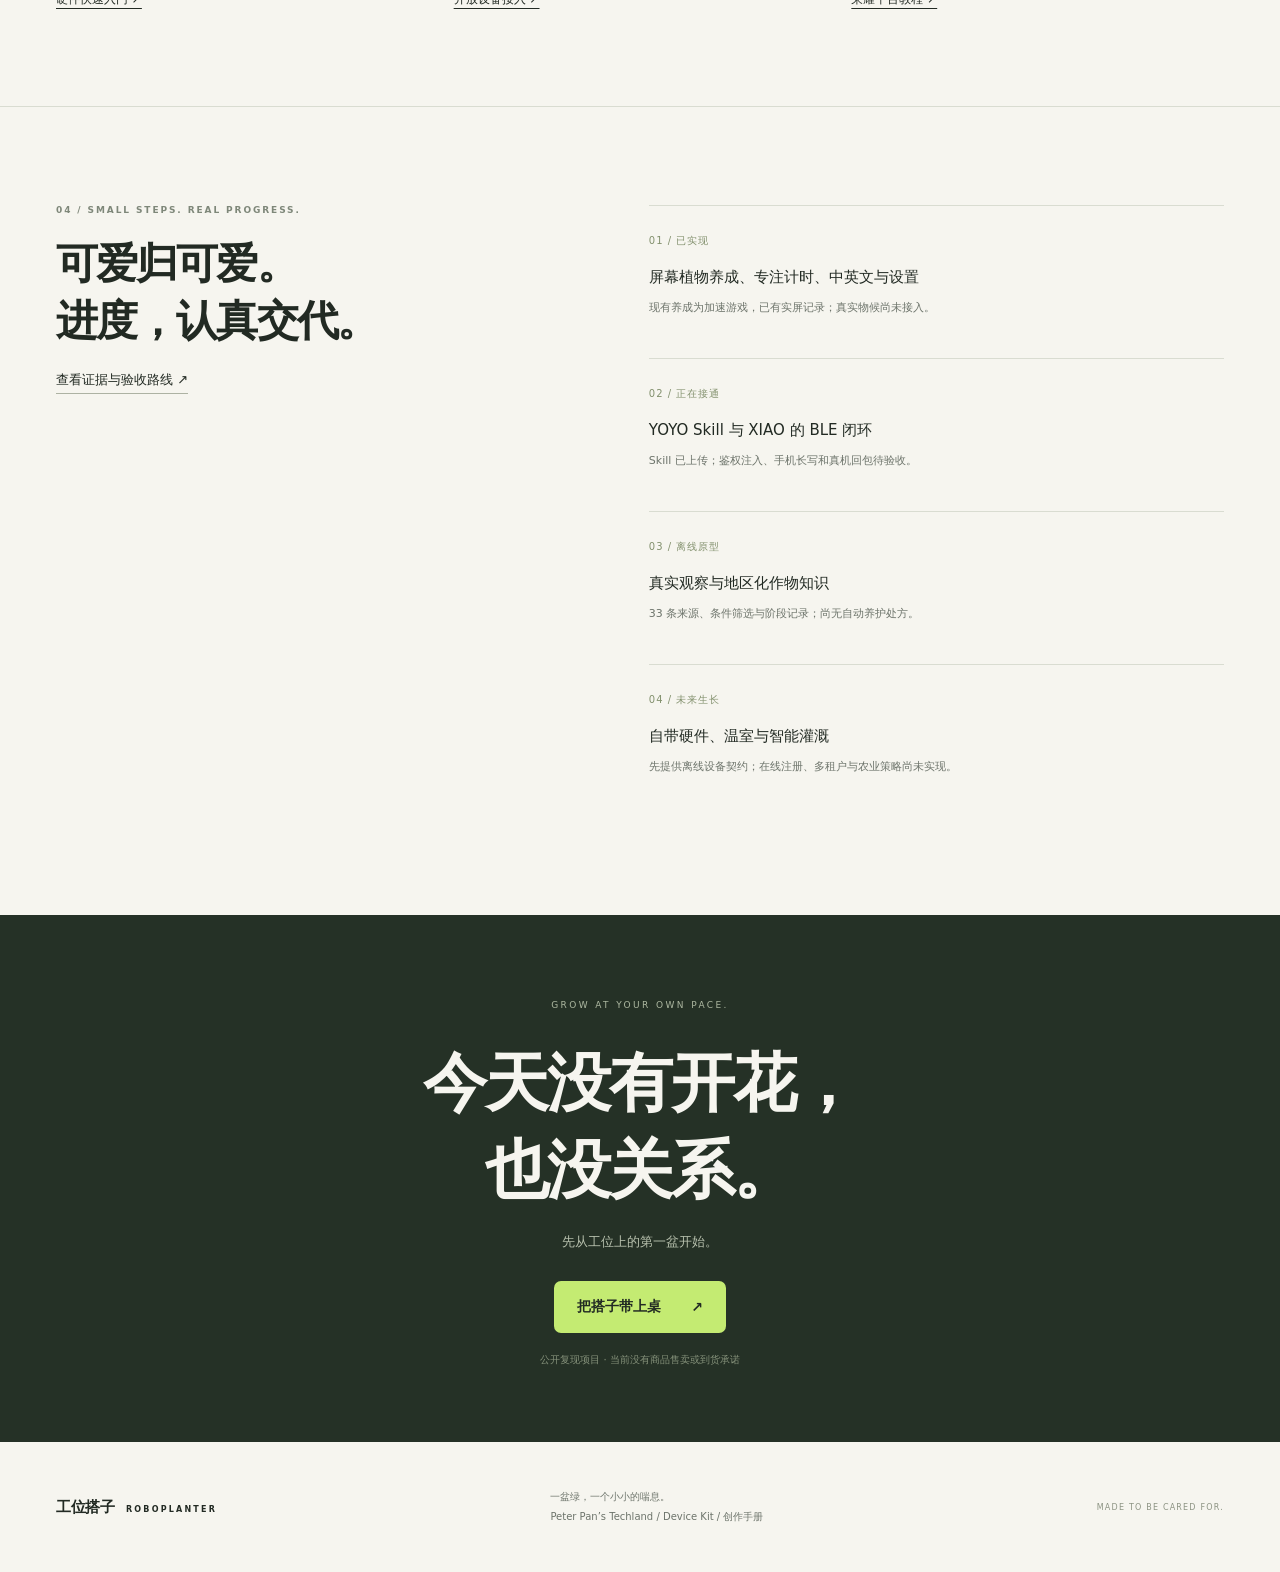
==== commit 18441a68: "Add interactive 3D wiring workshop to landing page" ====
--- a/web/experience/index.html
+++ b/web/experience/index.html
@@ -14,12 +14,13 @@
   <link rel="icon" href="data:image/svg+xml,%3Csvg xmlns='http://www.w3.org/2000/svg' viewBox='0 0 64 64'%3E%3Crect width='64' height='64' rx='18' fill='%23c3ed64'/%3E%3Cpath d='M32 42V22M32 30C10 32 10 12 29 20M32 25C51 27 53 8 36 17' fill='none' stroke='%232b392c' stroke-width='5' stroke-linecap='round'/%3E%3C/svg%3E">
   <link rel="stylesheet" href="./style.css?v=20261025-model">
   <link rel="stylesheet" href="./product-model.css?v=20261025-model">
+  <link rel="stylesheet" href="./wiring-lab.css?v=20261025-wiring">
 </head>
 <body>
   <a class="skip" href="#main">跳到内容</a>
   <header class="nav">
     <a class="brand" href="./" aria-label="工位搭子首页"><span class="brandmark" aria-hidden="true">⌁</span><span>工位搭子<small>ROBOPLANTER</small></span></a>
-    <nav aria-label="主导航"><a href="#all-in-one">看看一体机</a><a href="#build">自己动手</a><a class="nav-doc" href="/docs/projects/2026/roboplanter/">打开项目手册 <span aria-hidden="true">↗</span></a></nav>
+    <nav aria-label="主导航"><a href="#all-in-one">看看一体机</a><a href="#wiring-lab">接线实验室</a><a href="#build">自己动手</a><a class="nav-doc" href="/docs/projects/2026/roboplanter/">打开项目手册 <span aria-hidden="true">↗</span></a></nav>
   </header>
   <main id="main">
     <section class="hero" aria-labelledby="hero-title">
@@ -63,6 +64,37 @@
         </div>
         <div class="product-caption"><span id="product-hint">先看一眼，再决定要不要转一圈。</span><button id="close-product-model" type="button" hidden>返回预览图</button></div>
       </div>
+    </section>
+    <section class="wiring-section section" id="wiring-lab" aria-labelledby="wiring-title">
+      <div class="wiring-heading"><div><div class="section-kicker">A LITTLE WORKSHOP. A NEW LITTLE FRIEND.</div><h2 id="wiring-title">亲手接一根线，<br>认领一位绿同事。</h2></div><div class="wiring-lead"><p>把插头送回它的小窝，听搭子说声“收到”。<br>认板、接线、验证，一起慢慢来。</p><span>交互教学练习 · 不连接或控制真实硬件</span></div></div>
+      <div class="wiring-lab" id="wiring-app">
+        <div class="wiring-toolbar"><div class="wiring-boards" role="group" aria-label="选择教学板卡"><button type="button" data-wiring-board="xiao" aria-pressed="true">XIAO 控制板</button><button type="button" data-wiring-board="indicator" aria-pressed="false">Indicator 屏幕</button></div><span class="wiring-version" id="wiring-version">V1.0 · 4 Grove + 4 Servo</span><span class="wiring-progress" id="wiring-progress">练习 0 / 9</span></div>
+        <div class="wiring-workspace">
+          <div class="wiring-visual">
+            <div class="wiring-view" id="wiring-view" role="group" aria-label="三维接口教学视图；也可使用下方接口按钮操作">
+              <div class="wiring-buddy" id="wiring-buddy"><span class="wiring-buddy-face" aria-hidden="true">•ᴗ•</span><p id="wiring-buddy-line" aria-live="polite">嗨，先帮我看看水箱还有多少水～</p></div>
+              <div class="wiring-mode" role="group" aria-label="选择探索或接线练习"><button type="button" data-wiring-mode="explore" aria-pressed="true">自由看看</button><button type="button" data-wiring-mode="practice" aria-pressed="false">动手接线</button></div>
+              <div class="wiring-fallback" id="wiring-fallback"><svg viewBox="0 0 600 400" role="img" aria-label="板卡与外设的接线示意"><path d="M85 105 265 65 345 245 165 285Z" fill="#263d30" stroke="#849274"/><path d="M85 105v20l80 180 180-40v-20" fill="#14271e" stroke="#849274"/><path d="m171 109 55-12 25 53-55 12Z" fill="#acb8ac"/><g fill="#e5e3d4"><path d="m110 125 24-5 12 27-24 5Z"/><path d="m135 182 24-5 12 27-24 5Z"/><path d="m160 239 24-5 12 27-24 5Z"/><path d="m267 113 24-5 12 27-24 5Z"/><path d="m291 168 24-5 12 27-24 5Z"/></g><path d="M302 178C370 130 385 270 438 209" stroke="#c4eb72" stroke-width="4" fill="none"/><path d="m421 137 71-15 35 80-71 16Z" fill="#92b287" stroke="#e5e3d4"/><circle cx="470" cy="173" r="16" fill="#273c2d"/></svg><p id="wiring-render-status" role="status">三维教学准备中 · 接口和文字教程始终可用</p></div>
+              <div id="wiring-hotspots" class="wiring-hotspots"></div>
+              <button type="button" class="wiring-plug" id="wiring-plug" aria-label="拿起教学插头，再选择目标接口" hidden><span class="wiring-plug-body" aria-hidden="true"><i></i><i></i><i></i><i></i></span><span class="wiring-plug-label">抓住我，拖到接口</span></button>
+              <div class="wiring-practice-note" id="wiring-practice-note" hidden><span id="wiring-practice-hint">把插头送到 IIC2</span><button type="button" id="wiring-connect">帮我接好</button><button type="button" id="wiring-retry" hidden>重来</button><button type="button" id="wiring-next-device" hidden>下一件 ↗</button></div>
+              <div class="wiring-scene-caption"><span id="wiring-scene-label">XIAO ROBOT BOARD</span><span>布局简化，实际位置认丝印</span></div>
+            </div>
+            <div class="wiring-view-controls"><span id="wiring-gesture">拖动转一圈 · 点接口认识外设</span><div><button type="button" id="wiring-top" aria-pressed="false">俯视</button><button type="button" id="wiring-explode" aria-pressed="false">拆开看看</button><button type="button" id="wiring-reset">复位视角</button></div></div>
+            <div class="wiring-port-picker" id="wiring-port-picker" role="group" aria-label="选择接口与外设"></div>
+          </div>
+          <aside class="wiring-detail" aria-label="当前接口的接线教程">
+            <div class="wiring-route-meta"><span id="wiring-protocol"></span><span id="wiring-status"></span></div>
+            <h3 id="wiring-device-title"></h3><p id="wiring-device-line" class="wiring-device-line"></p>
+            <p class="wiring-port-address" id="wiring-port-address"></p>
+            <ul class="wiring-pin-list" id="wiring-pin-list" aria-label="信号与供电分配"></ul>
+            <div class="wiring-tutorial"><div class="wiring-step-tabs" role="group" aria-label="接线教学步骤"><button type="button" data-wiring-step="0" aria-pressed="true"><span>01</span>先看供电</button><button type="button" data-wiring-step="1" aria-pressed="false"><span>02</span>再接信号</button><button type="button" data-wiring-step="2" aria-pressed="false"><span>03</span>最后验证</button></div><div class="wiring-step-copy" aria-live="polite"><strong id="wiring-step-title"></strong><p id="wiring-step-text"></p></div><div class="wiring-playback"><button type="button" id="wiring-play" aria-pressed="false">播放三步接线</button><div><button type="button" id="wiring-prev" aria-label="上一步">←</button><span id="wiring-step-count">1 / 3</span><button type="button" id="wiring-next" aria-label="下一步">→</button></div></div></div>
+            <p class="wiring-caution" id="wiring-caution"></p><a class="wiring-doc-link" id="wiring-doc-link" href="/docs/projects/2026/roboplanter/hardware-quickstart">打开完整接线教程 ↗</a>
+          </aside>
+        </div>
+        <div class="wiring-footnote"><p><span class="wiring-pulse-dot" aria-hidden="true"></span>移动光点表示教学路径，不是实时电流或设备回包。</p><a href="/roboplanter/source/docs/wiring.md.txt" target="_blank" rel="noopener">接口依据与完整分配 ↗</a></div>
+      </div>
+      <noscript><p>互动教学需要 JavaScript。请阅读<a href="/docs/projects/2026/roboplanter/hardware-quickstart">硬件接线教程</a>查看完整分配。</p></noscript>
     </section>
     <section class="story section" id="why" aria-labelledby="why-title">
       <div class="section-kicker">01 / A SMALL ACT OF CARE</div>
@@ -108,5 +140,6 @@
   <noscript><p class="noscript">打开 JavaScript 可以体验互动植物。接线、烧录与 YOYO 教程仍可通过上方项目手册阅读。</p></noscript>
   <script type="module" src="./app.js?v=20261025-model"></script>
   <script src="./product-model.js?v=20261025-model" defer></script>
+  <script type="module" src="./wiring-lab.js?v=20261025-wiring"></script>
 </body>
 </html>
--- a/web/experience/wiring-lab.css
+++ b/web/experience/wiring-lab.css
@@ -0,0 +1,17 @@
+.wiring-section{scroll-margin-top:20px}.wiring-heading{display:flex;justify-content:space-between;gap:32px;align-items:flex-end;margin-bottom:32px}.wiring-heading h2{margin-bottom:0}.wiring-lead{padding-bottom:5px}.wiring-lead p{font-size:14px;line-height:1.9;color:var(--muted);margin:0 0 16px}.wiring-lead>span{font-size:10px;color:var(--muted)}
+.wiring-lab{--wl-cream:#f3f1e7;--wl-muted:#a8b8a7;--wl-line:#405345;--wl-lime:#c4eb72;background:#1c2e24;color:var(--wl-cream);border-radius:20px;overflow:hidden;border:1px solid #31483a}.wiring-lab button{border:0}.wiring-lab button:focus-visible{outline:3px solid var(--wl-lime);outline-offset:3px}.wiring-lab button:disabled{cursor:default;opacity:.3}.wiring-lab [hidden]{display:none!important}
+.wiring-toolbar{display:flex;justify-content:space-between;align-items:center;gap:12px;border-bottom:1px solid var(--wl-line);padding:18px 24px}.wiring-boards{display:flex;background:#14251b;border-radius:7px;padding:4px;gap:4px}.wiring-boards button{background:transparent;color:var(--wl-muted);padding:11px 15px;font-size:12px;border-radius:4px}.wiring-boards button[aria-pressed=true]{background:var(--wl-cream);color:#25382a;font-weight:650}.wiring-version{font-size:10px;color:var(--wl-muted);letter-spacing:.2px;text-align:right}
+.wiring-workspace{display:grid;grid-template-columns:minmax(0,1.55fr) minmax(300px,1fr)}.wiring-visual{min-width:0;border-right:1px solid var(--wl-line);background:#21382a}.wiring-view{position:relative;height:478px;isolation:isolate;overflow:hidden;background:radial-gradient(ellipse at 43% 47%,#38543d 0%,#21382a 65%)}.wiring-view canvas{display:block;width:100%;height:100%;touch-action:pan-y;cursor:grab}.wiring-view canvas:active{cursor:grabbing}.wiring-fallback{position:absolute;inset:0;display:grid;place-content:center;padding:35px;color:var(--wl-muted)}.wiring-fallback svg{width:100%;max-height:350px}.wiring-fallback p{font-size:11px;text-align:center;line-height:1.7}.wiring-scene-caption{position:absolute;bottom:15px;left:22px;right:22px;display:flex;justify-content:space-between;gap:10px;font-size:9px;letter-spacing:.8px;color:#a3b79e;pointer-events:none}.wiring-scene-caption span:last-child{letter-spacing:0}.wiring-hotspots{position:absolute;inset:0;pointer-events:none;overflow:hidden}.wiring-hotspot{position:absolute;left:0;top:0;display:flex;align-items:center;gap:5px;pointer-events:auto;transform:translate(-50%,-50%);border:1px solid #71836a!important;color:#eff1e7;background:#21382aee;border-radius:20px;min-height:29px;padding:5px 8px;font-size:10px;white-space:nowrap;transition:background .2s,color .2s;box-shadow:0 2px 10px #09160e22}.wiring-hotspot::before{content:'';width:5px;height:5px;background:#8da485;border-radius:50%;flex:none}.wiring-hotspot[aria-pressed=true]{color:#203421;background:var(--wl-lime);border-color:var(--wl-lime)!important;font-weight:700;z-index:3}.wiring-hotspot[aria-pressed=true]::before{background:#426a2b}.wiring-hotspot:hover{background:#3b533b}.wiring-hotspot[aria-pressed=true]:hover{background:#d6f4a0}
+.wiring-view-controls{display:flex;justify-content:space-between;align-items:center;gap:10px;padding:12px 19px;border-top:1px solid var(--wl-line);color:var(--wl-muted);font-size:9px}.wiring-view-controls>div{display:flex;gap:6px}.wiring-view-controls button{border:1px solid #597052;background:transparent;color:#d4ddca;border-radius:4px;font-size:10px;min-height:32px;padding:6px 9px}.wiring-view-controls button[aria-pressed=true]{background:#c4eb72;color:#213426;border-color:#c4eb72}.wiring-port-picker{padding:18px;display:flex;flex-wrap:wrap;gap:7px;border-top:1px solid var(--wl-line);min-height:105px;align-content:flex-start}.wiring-port-button{font-size:10px;display:flex;align-items:center;gap:8px;border:1px solid #496042!important;padding:10px 11px;color:#c4d1bd;background:transparent;border-radius:5px;min-height:37px}.wiring-port-button span{font-size:9px;color:#92a68b}.wiring-port-button[aria-pressed=true]{background:#c4eb72;color:#213426;border-color:#c4eb72!important}.wiring-port-button[aria-pressed=true] span{color:#496835}.wiring-port-button:hover{border-color:#c4eb72!important}
+.wiring-detail{padding:25px 25px 22px;min-width:0;background:#1c2e24}.wiring-route-meta{display:flex;justify-content:space-between;gap:12px;align-items:flex-start;font-size:9px;line-height:1.7;color:var(--wl-muted)}#wiring-protocol{color:var(--wl-lime);letter-spacing:.2px}#wiring-status{text-align:right}.wiring-detail h3{font-size:26px;letter-spacing:-.8px;margin:18px 0 8px;font-weight:600}.wiring-device-line{font-size:12px;color:#c4cdbd;line-height:1.7;margin:0 0 17px}.wiring-port-address{font-size:10px;line-height:1.7;color:#b6c7ad;padding-bottom:16px;margin:0;border-bottom:1px solid var(--wl-line)}.wiring-pin-list{list-style:none;margin:15px 0 21px;padding:0;display:grid;gap:10px}.wiring-pin-list li{display:grid;grid-template-columns:8px minmax(0,1fr) 12px minmax(0,1fr);align-items:baseline;gap:7px;font-size:10px;line-height:1.6}.wiring-wire-dot{width:6px;height:6px;border-radius:50%;align-self:center;background:#c4eb72}.wiring-wire-dot[data-kind=power]{background:#df8d6d}.wiring-wire-dot[data-kind=external]{background:#e8b070}.wiring-wire-dot[data-kind=ground]{background:#a7b7aa;border:1px solid #d1dac9}.wiring-wire-dot[data-kind=signal2]{background:#f0df9f}.wiring-wire-dot[data-kind=unused]{background:none;border:1px solid #94a68d}.wiring-pin-list li>span:last-child{color:#b2c2a9}.wiring-pin-arrow{color:#70886a}.wiring-tutorial{border-top:1px solid var(--wl-line);padding-top:16px}.wiring-step-tabs{display:flex;justify-content:space-between;gap:6px}.wiring-step-tabs button{color:#9caf92;background:transparent;font-size:10px;line-height:1.5;text-align:left;padding:4px 0 9px;flex:1;border-bottom:2px solid #405345}.wiring-step-tabs button>span{display:block;font-size:9px;margin-bottom:5px;letter-spacing:1px}.wiring-step-tabs button[aria-pressed=true]{color:var(--wl-lime);border-bottom-color:var(--wl-lime)}.wiring-step-copy{padding:17px 0 0;min-height:129px}.wiring-step-copy strong{font-size:13px;font-weight:550;line-height:1.6}.wiring-step-copy p{font-size:11px;line-height:1.95;color:#b5c6ac;margin:8px 0 15px}.wiring-playback{display:flex;justify-content:space-between;gap:10px;align-items:center}.wiring-playback>button{background:#c4eb72;color:#253b26;border-radius:5px;font-size:10px;padding:10px 12px;min-height:36px}.wiring-playback>div{display:flex;gap:10px;align-items:center}.wiring-playback>div button{background:transparent;color:#c9d5c1;border:1px solid #526c49;width:31px;height:31px;border-radius:50%;font-size:16px}.wiring-playback>div span{color:#a6ba9d;font-size:9px;white-space:nowrap}.wiring-caution{border-left:2px solid #ad9772;padding-left:10px;color:#d5c5a8;font-size:10px;line-height:1.85;margin:20px 0 14px}.wiring-doc-link{font-size:10px;color:#d5dfca;text-decoration:underline;text-underline-offset:4px;line-height:1.8}.wiring-footnote{display:flex;align-items:center;justify-content:space-between;gap:15px;padding:13px 23px;border-top:1px solid var(--wl-line);font-size:9px;line-height:1.8;color:var(--wl-muted)}.wiring-footnote p{margin:0;display:flex;align-items:center;gap:8px}.wiring-footnote a{white-space:nowrap}.wiring-pulse-dot{width:5px;height:5px;background:var(--wl-lime);border-radius:50%;flex:none}
+@media(max-width:1100px){.wiring-workspace{grid-template-columns:minmax(0,1.2fr) minmax(300px,1fr)}.wiring-view{height:480px}.wiring-detail{padding:22px 18px}.wiring-hotspot{font-size:9px;padding:5px 7px}.wiring-view-controls{padding:10px 12px}.wiring-view-controls>span{max-width:80px;line-height:1.7}.wiring-view-controls button{padding:6px 7px}}
+@media(max-width:820px){.wiring-heading{align-items:flex-start;flex-direction:column;gap:18px}.wiring-heading h2 br{display:none}.wiring-lead p{font-size:12px;margin-bottom:9px}.wiring-workspace{grid-template-columns:1fr}.wiring-visual{border-right:0;border-bottom:1px solid var(--wl-line)}.wiring-view{height:430px}.wiring-detail{padding:25px}.wiring-step-copy{min-height:106px}.wiring-port-picker{min-height:0;padding:15px 18px}.wiring-hotspot{font-size:10px}.wiring-version{max-width:150px;font-size:9px}.wiring-toolbar{padding:14px 17px}.wiring-boards button{padding:10px 11px;font-size:11px}.wiring-footnote{align-items:flex-start}.wiring-footnote p{align-items:flex-start}.wiring-pulse-dot{margin-top:5px}}
+@media(max-width:480px){.wiring-heading h2{font-size:30px}.wiring-lab{border-radius:14px}.wiring-toolbar{align-items:flex-start;flex-direction:column;gap:10px;padding:13px}.wiring-version{max-width:none;font-size:9px}.wiring-boards{width:100%}.wiring-boards button{flex:1}.wiring-view{height:350px}.wiring-scene-caption{left:13px;right:13px;font-size:8px;letter-spacing:0}.wiring-hotspot{font-size:8px;min-height:27px;padding:4px 6px;gap:3px}.wiring-hotspot::before{width:4px;height:4px}.wiring-port-picker{gap:6px;padding:13px}.wiring-port-button{padding:9px 8px;font-size:9px;gap:5px}.wiring-port-button span{font-size:8px}.wiring-detail{padding:23px 17px}.wiring-detail h3{font-size:25px}.wiring-pin-list li{font-size:10px}.wiring-view-controls{padding:10px}.wiring-view-controls>span{font-size:8px;max-width:73px}.wiring-view-controls button{font-size:9px;padding:6px}.wiring-step-copy{min-height:135px}.wiring-footnote{padding:13px 16px;flex-direction:column;gap:6px}}
+
+/* A warm workbench: real connector cues, a small companion, hands-on practice. */
+.wiring-lab{--wl-cream:#293e30;--wl-muted:#697c62;--wl-line:#d6dfc9;--wl-lime:#527632;background:#fcfcf5;color:#293e30;border-color:#d2dbc5;box-shadow:0 20px 65px #36492d09}.wiring-toolbar{background:#fafbf1}.wiring-boards{background:#e9eddd}.wiring-boards button{color:#66785b}.wiring-boards button[aria-pressed=true]{background:#354b35;color:#fffef0}.wiring-version{margin-left:auto}.wiring-progress{font-size:10px;color:#527632;border:1px dashed #a9bc8f;border-radius:20px;padding:6px 10px;white-space:nowrap}.wiring-visual{background:#edf0df}.wiring-view{height:510px;background:radial-gradient(ellipse at 45% 50%,#f6f4e7,#e7edda 75%)}.wiring-detail{background:#fcfcf5;padding-top:27px}.wiring-route-meta{color:#7b886d}.wiring-device-line{color:#7b7e66}.wiring-port-address{color:#63765b}.wiring-detail h3{font-size:28px}.wiring-pin-list li{font-size:11px}.wiring-pin-list li>span:last-child{color:#6a7c60}.wiring-pin-arrow{color:#a0af92}.wiring-step-tabs button{color:#7b886e;border-bottom-color:#dce3ce}.wiring-step-copy strong{font-size:14px}.wiring-step-copy p{font-size:12px;color:#63735a}.wiring-playback>button{background:#d6edae;color:#34542b}.wiring-playback>div button{color:#526b42;border-color:#bdcba9}.wiring-playback>div span{color:#6b7e5f}.wiring-caution{color:#8a7051;border-left-color:#d1b28a}.wiring-doc-link{color:#4c6940}.wiring-port-button{color:#4b6340;border-color:#c9d3b8!important;background:#f7f9ed}.wiring-port-button span{color:#7b8c6b}.wiring-port-button[aria-pressed=true]{background:#d3eaa7;border-color:#b6ce88!important}.wiring-port-button[data-completed=true]::after{content:'✓';font-size:10px;color:#527632}.wiring-view-controls{color:#728369}.wiring-view-controls button{color:#567047;border-color:#b3c3a0;background:#f9f9ef}.wiring-view-controls button[aria-pressed=true]{background:#d3eaa7;border-color:#abc47c}.wiring-hotspot{color:#4f6542;background:#fffef3ee;border-color:#b5c6a1!important;box-shadow:0 3px 9px #52644015}.wiring-hotspot::before{background:#829d65}.wiring-hotspot[aria-pressed=true]{background:#d4ec9e;color:#3a5928;border-color:#94b160!important}.wiring-hotspot:hover{background:#e6efce}.wiring-scene-caption{color:#75866b}.wiring-footnote{background:#f7f8ef}.wiring-pulse-dot{background:#87a84d}.wiring-fallback{color:#6e7f62}
+.wiring-buddy{position:absolute;z-index:4;top:19px;left:18px;display:flex;align-items:center;gap:10px;max-width:60%;pointer-events:none}.wiring-buddy-face{position:relative;display:grid;place-items:center;width:40px;height:37px;flex:none;color:#3c6132;background:#d4e7b4;border:1px solid #b5cf91;border-radius:11px 11px 15px 15px;font-size:20px;box-shadow:0 3px 0 #abc78a;transform:rotate(-5deg)}.wiring-buddy-face::before{content:'';position:absolute;width:13px;height:7px;background:#8fb862;top:-7px;left:19px;border-radius:0 10px;transform:rotate(-30deg)}.wiring-buddy p{font-size:11px;line-height:1.7;background:#fffef3eb;border:1px solid #d8e0c7;padding:9px 12px;border-radius:12px 12px 12px 2px;margin:0;color:#5c7050;max-width:240px}.wiring-buddy[data-mood=happy] .wiring-buddy-face{animation:buddy-pop .65s ease}.wiring-buddy[data-mood=oops] .wiring-buddy-face{animation:buddy-no .4s ease;background:#f1dfbe;border-color:#d8c19a}.wiring-buddy[data-mood=happy] p{background:#eaf3d6;border-color:#bfd497}.wiring-mode{position:absolute;z-index:4;top:20px;right:15px;display:flex;gap:3px;border:1px solid #c9d4b6;border-radius:20px;padding:3px;background:#f6f8ec}.wiring-mode button{background:transparent;color:#6c805d;border-radius:17px;font-size:9px;padding:7px 9px}.wiring-mode button[aria-pressed=true]{background:#405c36;color:#f7faeb}.wiring-plug{position:absolute;z-index:6;background:transparent;display:flex;flex-direction:column;align-items:center;padding:12px;transform:translate(-50%,-50%);cursor:grab;touch-action:none;user-select:none;filter:drop-shadow(0 6px 4px #4e64402b)}.wiring-plug.is-held{cursor:grabbing}.wiring-plug-body{position:relative;display:flex;align-items:center;justify-content:center;gap:3px;width:48px;height:34px;background:#f7f0dc;border:1px solid #a9a38d;border-top:5px solid #fffcec;border-radius:5px 5px 9px 9px;transform:rotate(-9deg)}.wiring-plug-body::before{content:'';position:absolute;width:20px;height:7px;border:1px solid #b6af96;border-bottom:0;border-radius:2px 2px 0 0;background:#f7f0dc;top:-11px;left:12px}.wiring-plug-body i{display:block;width:6px;height:13px;background:#485044;border:1px solid #a7aa93;border-radius:2px}.wiring-plug-label{font-size:9px;color:#4a6937;background:#f7fbe9;border:1px solid #b5c897;border-radius:12px;white-space:nowrap;padding:5px 8px;margin-top:9px}.is-practicing .wiring-hotspot[aria-pressed=true]{border-style:dashed!important;border-width:2px!important;animation:socket-breathe 2s ease-in-out infinite}.is-connected .wiring-hotspot[aria-pressed=true]{border-style:solid!important;animation:none;background:#c5e99d}.wiring-practice-note{position:absolute;z-index:5;bottom:39px;left:15px;right:15px;display:flex;align-items:center;justify-content:space-between;gap:9px;background:#fffef2ee;border:1px solid #d1ddbc;border-radius:9px;padding:10px 12px;box-shadow:0 4px 10px #6279470a}.wiring-practice-note>span{font-size:10px;line-height:1.6;color:#5c7447}.wiring-practice-note button{padding:7px 9px;border-radius:5px;background:#d6eab3;color:#446132;font-size:10px;white-space:nowrap}.is-connected .wiring-practice-note{border-color:#aac580;background:#eef7db}.wiring-lab.is-practicing .wiring-view canvas{cursor:grab}
+@keyframes buddy-pop{0%,100%{transform:rotate(-5deg) translateY(0)}35%{transform:rotate(7deg) translateY(-9px)}65%{transform:rotate(-9deg) translateY(-3px)}}@keyframes buddy-no{0%,100%{transform:rotate(-5deg)}30%{transform:rotate(9deg)}65%{transform:rotate(-12deg)}}@keyframes socket-breathe{0%,100%{box-shadow:0 0 0 2px #a8c67b22}50%{box-shadow:0 0 0 7px #a8c67b44}}
+@media(max-width:1100px){.wiring-buddy{max-width:58%;left:13px}.wiring-buddy p{font-size:10px;padding:8px}.wiring-mode{right:10px}.wiring-mode button{font-size:9px;padding:7px}.wiring-detail{padding-left:21px;padding-right:21px}.wiring-version{font-size:9px}}
+@media(max-width:820px){.wiring-view{height:470px}.wiring-buddy{max-width:61%}.wiring-buddy p{font-size:11px}.wiring-detail{padding:25px}.wiring-toolbar{flex-wrap:wrap}.wiring-version{margin-left:0}.wiring-progress{margin-left:auto}.wiring-mode{right:15px}}
+@media(max-width:480px){.wiring-heading h2{font-size:29px}.wiring-heading h2 br{display:block}.wiring-toolbar{flex-direction:row;gap:10px}.wiring-version{font-size:8px}.wiring-progress{font-size:9px;padding:5px 8px}.wiring-view{height:400px}.wiring-buddy{top:17px;left:11px;max-width:91%;gap:8px}.wiring-buddy-face{width:34px;height:32px;font-size:18px}.wiring-buddy p{font-size:10px;padding:8px 10px;max-width:250px}.wiring-mode{top:79px;right:12px}.wiring-mode button{font-size:9px;padding:6px 9px}.wiring-detail{padding:24px 17px}.wiring-detail h3{font-size:26px}.wiring-pin-list li{font-size:10px}.wiring-step-copy p{font-size:11px}.wiring-practice-note{left:10px;right:10px;bottom:34px;padding:8px 9px}.wiring-practice-note>span{font-size:9px}.wiring-practice-note button{font-size:9px}.wiring-plug-label{font-size:8px}.wiring-hotspot{min-height:29px}.wiring-port-button{min-height:39px}}
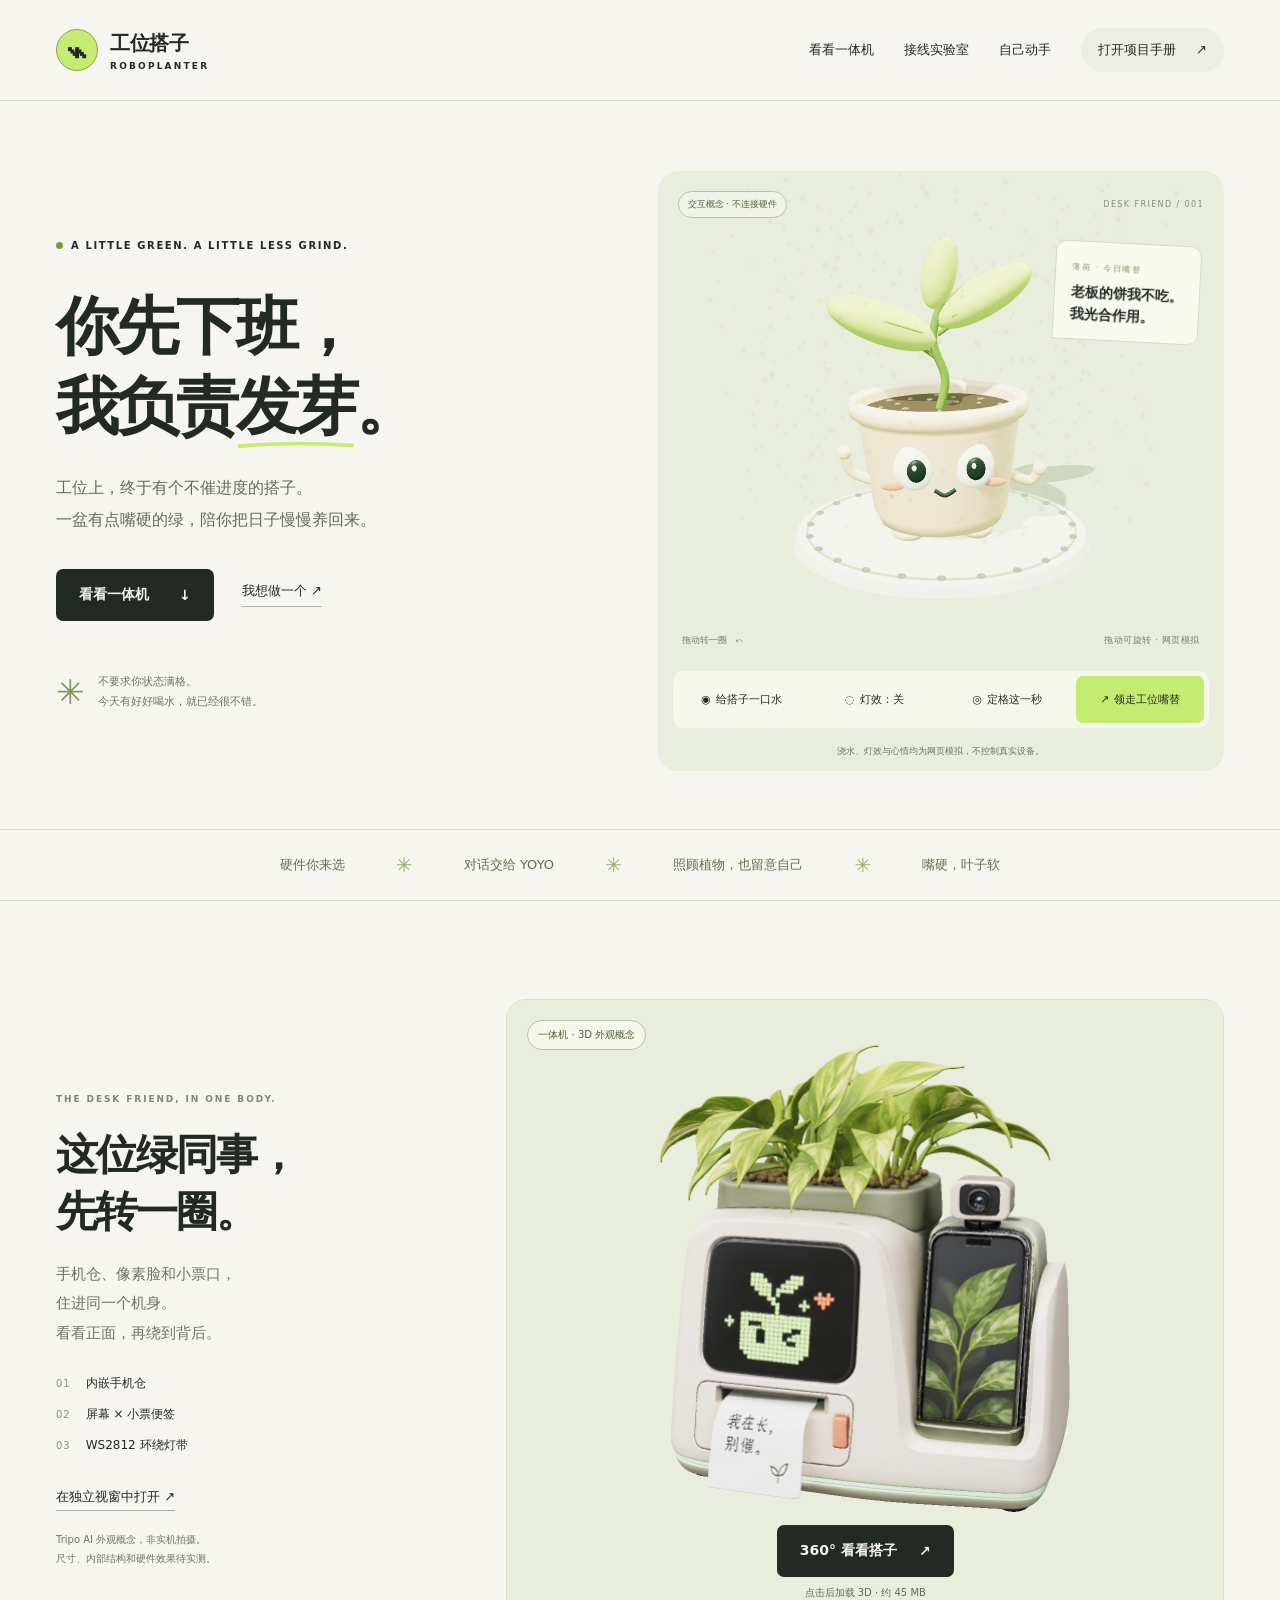
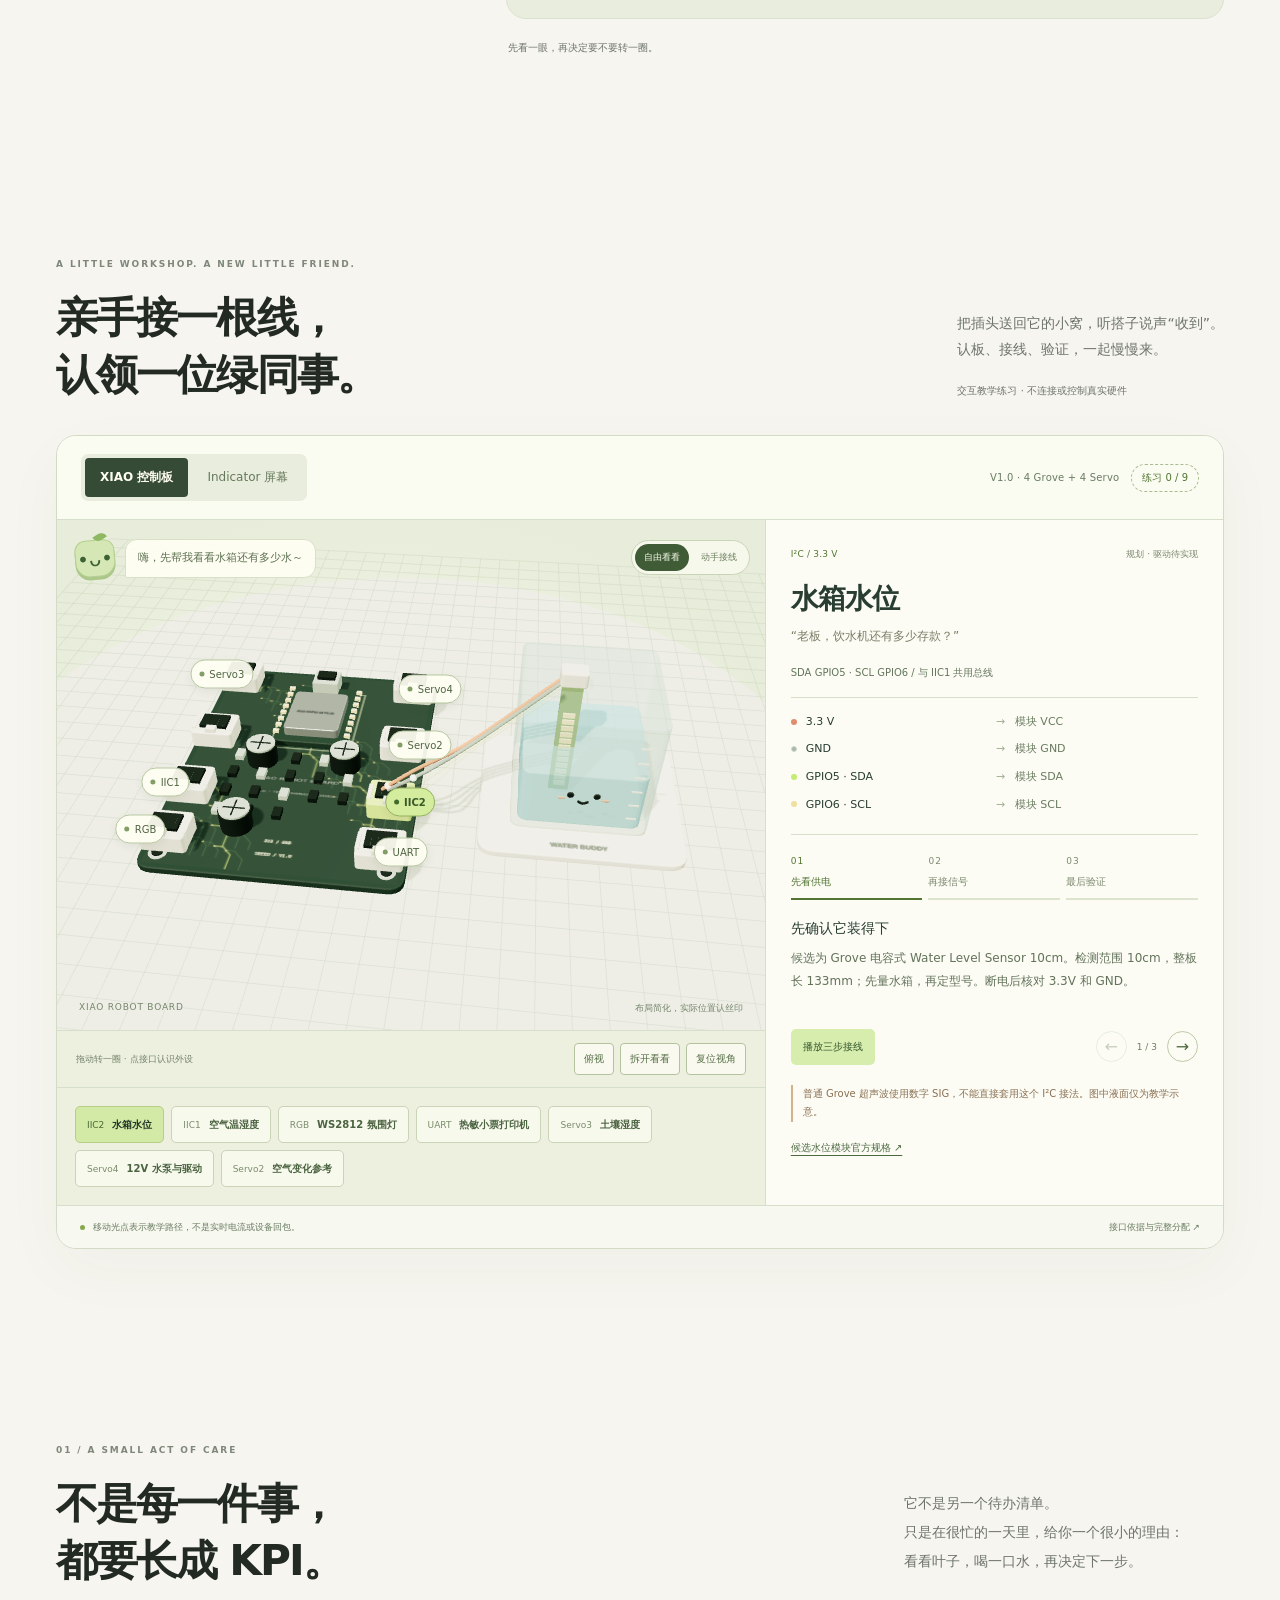
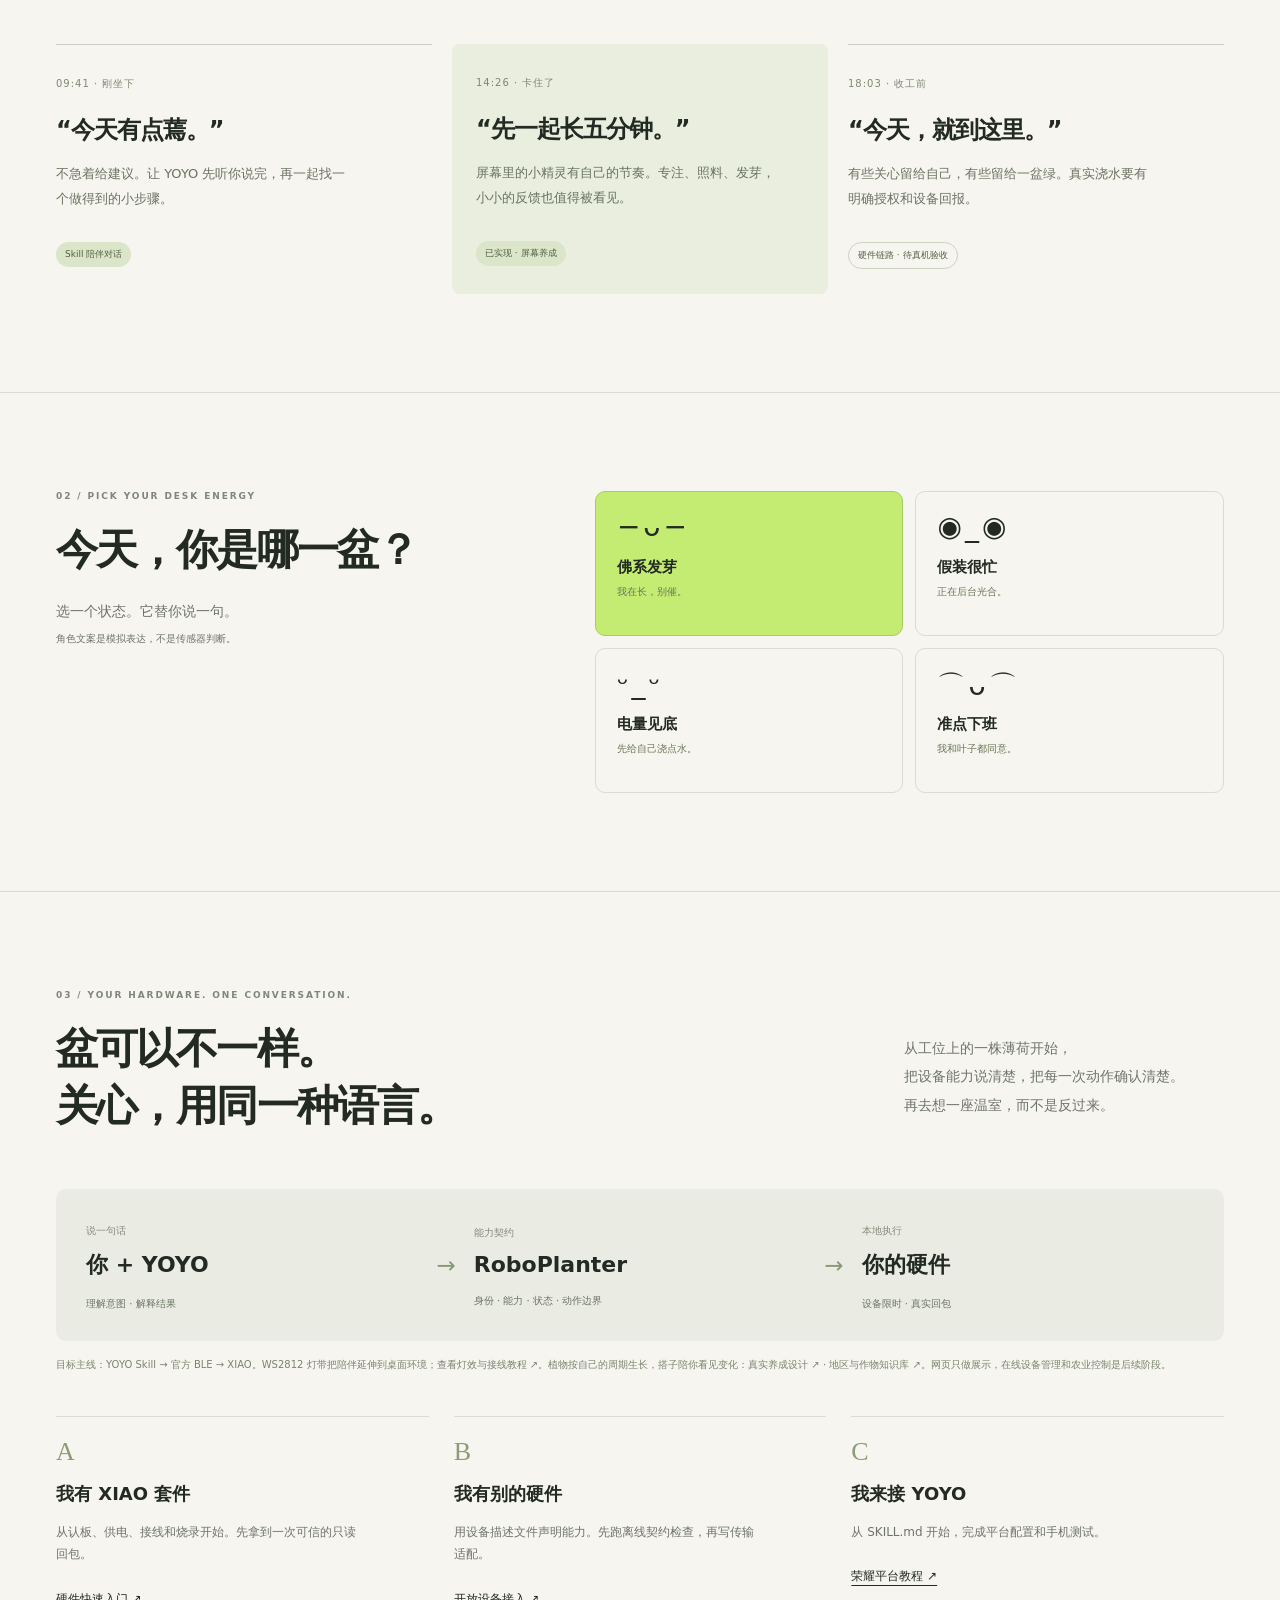
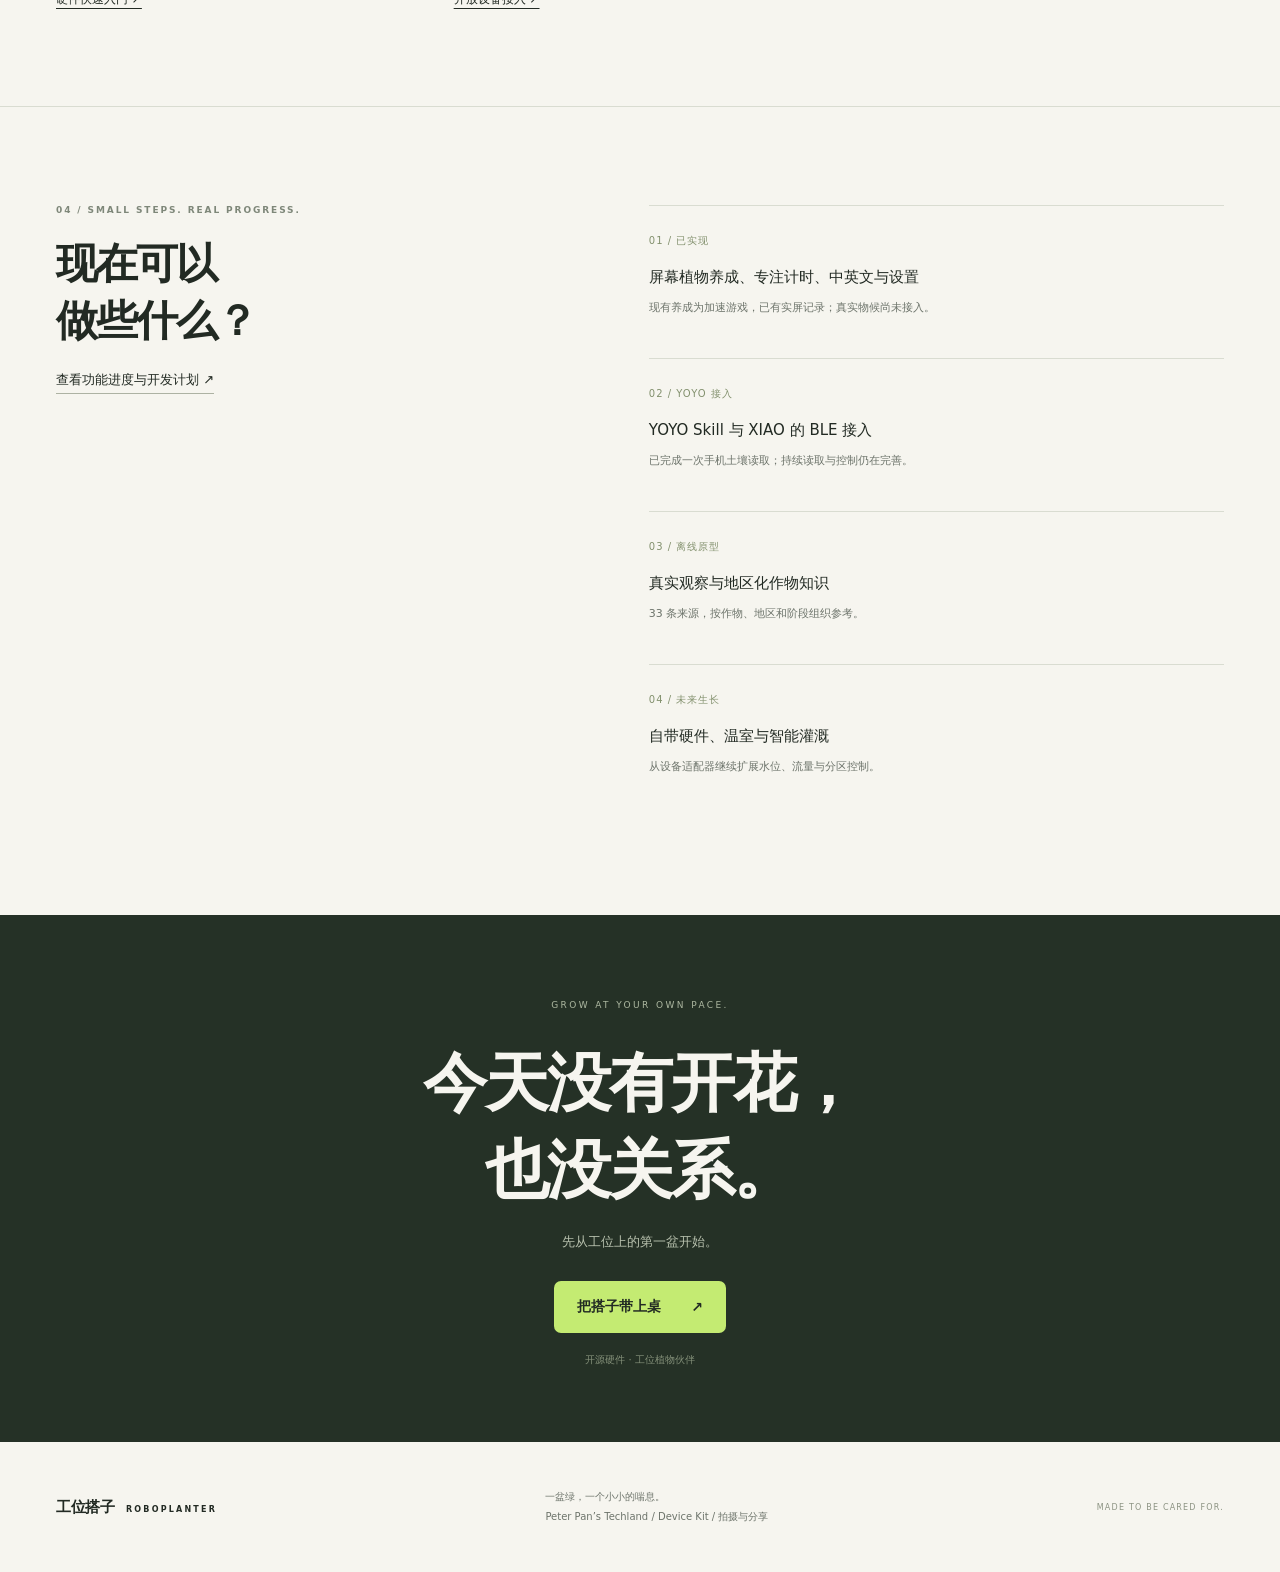
==== commit d7aa532f: "Refocus public documentation on usage and development" ====
--- a/web/experience/index.html
+++ b/web/experience/index.html
@@ -126,17 +126,17 @@
       <div class="build-routes">
         <a href="/docs/projects/2026/roboplanter/hardware-quickstart"><span class="route-num">A</span><h3>我有 XIAO 套件</h3><p>从认板、供电、接线和烧录开始。先拿到一次可信的只读回包。</p><span class="route-link">硬件快速入门 ↗</span></a>
         <a href="/docs/projects/2026/roboplanter/device-platform"><span class="route-num">B</span><h3>我有别的硬件</h3><p>用设备描述文件声明能力。先跑离线契约检查，再写传输适配。</p><span class="route-link">开放设备接入 ↗</span></a>
-        <a href="/docs/projects/2026/roboplanter/honor-platform"><span class="route-num">C</span><h3>我来接 YOYO</h3><p>Skill 上传只是第一步。了解平台配置、手机测试与启用条件。</p><span class="route-link">荣耀平台教程 ↗</span></a>
+        <a href="/docs/projects/2026/roboplanter/honor-platform"><span class="route-num">C</span><h3>我来接 YOYO</h3><p>从 SKILL.md 开始，完成平台配置和手机测试。</p><span class="route-link">荣耀平台教程 ↗</span></a>
       </div>
     </section>
     <section class="truth-section section" aria-labelledby="truth-title">
-      <div><div class="section-kicker">04 / SMALL STEPS. REAL PROGRESS.</div><h2 id="truth-title">可爱归可爱。<br>进度，认真交代。</h2><a class="text-link" href="/docs/projects/2026/roboplanter/roadmap-evidence">查看证据与验收路线 ↗</a></div>
-      <div class="progress-list"><div><span class="progress-code">01 / 已实现</span><p>屏幕植物养成、专注计时、中英文与设置<br><small>现有养成为加速游戏，已有实屏记录；真实物候尚未接入。</small></p></div><div><span class="progress-code">02 / 正在接通</span><p>YOYO Skill 与 XIAO 的 BLE 闭环<br><small>Skill 已上传；鉴权注入、手机长写和真机回包待验收。</small></p></div><div><span class="progress-code">03 / 离线原型</span><p>真实观察与地区化作物知识<br><small>33 条来源、条件筛选与阶段记录；尚无自动养护处方。</small></p></div><div><span class="progress-code">04 / 未来生长</span><p>自带硬件、温室与智能灌溉<br><small>先提供离线设备契约；在线注册、多租户与农业策略尚未实现。</small></p></div></div>
+      <div><div class="section-kicker">04 / SMALL STEPS. REAL PROGRESS.</div><h2 id="truth-title">现在可以<br>做些什么？</h2><a class="text-link" href="/docs/projects/2026/roboplanter/roadmap-evidence">查看功能进度与开发计划 ↗</a></div>
+      <div class="progress-list"><div><span class="progress-code">01 / 已实现</span><p>屏幕植物养成、专注计时、中英文与设置<br><small>现有养成为加速游戏，已有实屏记录；真实物候尚未接入。</small></p></div><div><span class="progress-code">02 / YOYO 接入</span><p>YOYO Skill 与 XIAO 的 BLE 接入<br><small>已完成一次手机土壤读取；持续读取与控制仍在完善。</small></p></div><div><span class="progress-code">03 / 离线原型</span><p>真实观察与地区化作物知识<br><small>33 条来源，按作物、地区和阶段组织参考。</small></p></div><div><span class="progress-code">04 / 未来生长</span><p>自带硬件、温室与智能灌溉<br><small>从设备适配器继续扩展水位、流量与分区控制。</small></p></div></div>
     </section>
-    <section class="closing"><span class="closing-label">GROW AT YOUR OWN PACE.</span><h2>今天没有开花，<br>也没关系。</h2><p>先从工位上的第一盆开始。</p><a href="/docs/projects/2026/roboplanter/" class="button lime">把搭子带上桌 <span aria-hidden="true">↗</span></a><p class="closing-note">公开复现项目 · 当前没有商品售卖或到货承诺</p></section>
+    <section class="closing"><span class="closing-label">GROW AT YOUR OWN PACE.</span><h2>今天没有开花，<br>也没关系。</h2><p>先从工位上的第一盆开始。</p><a href="/docs/projects/2026/roboplanter/" class="button lime">把搭子带上桌 <span aria-hidden="true">↗</span></a><p class="closing-note">开源硬件 · 工位植物伙伴</p></section>
   </main>
-  <footer><a class="brand" href="./">工位搭子 <small>ROBOPLANTER</small></a><p>一盆绿，一个小小的喘息。<br><a href="/docs/projects/">Peter Pan’s Techland</a> / <a href="./downloads/roboplanter-device-kit.zip" download>Device Kit</a> / <a href="/docs/projects/2026/roboplanter/social-playbook">创作手册</a></p><span>MADE TO BE CARED FOR.</span></footer>
-  <dialog id="poster-dialog" aria-labelledby="poster-title"><button class="dialog-close" id="close-poster" aria-label="关闭海报">×</button><div><span class="eyebrow">A LITTLE DESK ENERGY, TO GO.</span><h2 id="poster-title">你的嘴替，已就位。</h2><p>3:4 原创工位卡。保存后分享给也需要一口气的人。</p><p class="dialog-notice">标注保留：概念演示，非实机拍摄。不会代你发布到社交平台。</p><button class="button dark" id="download-poster">保存我的工位卡 ↗</button><button class="button" id="download-cover">也来一张横版封面 ↗</button><p id="download-status" role="status"></p></div><canvas id="poster-canvas" width="1200" height="1600" aria-label="工位搭子原创海报预览"></canvas></dialog>
+  <footer><a class="brand" href="./">工位搭子 <small>ROBOPLANTER</small></a><p>一盆绿，一个小小的喘息。<br><a href="/docs/projects/">Peter Pan’s Techland</a> / <a href="./downloads/roboplanter-device-kit.zip" download>Device Kit</a> / <a href="/docs/projects/2026/roboplanter/social-playbook">拍摄与分享</a></p><span>MADE TO BE CARED FOR.</span></footer>
+  <dialog id="poster-dialog" aria-labelledby="poster-title"><button class="dialog-close" id="close-poster" aria-label="关闭海报">×</button><div><span class="eyebrow">A LITTLE DESK ENERGY, TO GO.</span><h2 id="poster-title">你的嘴替，已就位。</h2><p>3:4 原创工位卡。保存后分享给也需要一口气的人。</p><p class="dialog-notice">网页角色海报 · 保存后可自行分享</p><button class="button dark" id="download-poster">保存我的工位卡 ↗</button><button class="button" id="download-cover">也来一张横版封面 ↗</button><p id="download-status" role="status"></p></div><canvas id="poster-canvas" width="1200" height="1600" aria-label="工位搭子原创海报预览"></canvas></dialog>
   <noscript><p class="noscript">打开 JavaScript 可以体验互动植物。接线、烧录与 YOYO 教程仍可通过上方项目手册阅读。</p></noscript>
   <script type="module" src="./app.js?v=20261025-model"></script>
   <script src="./product-model.js?v=20261025-model" defer></script>
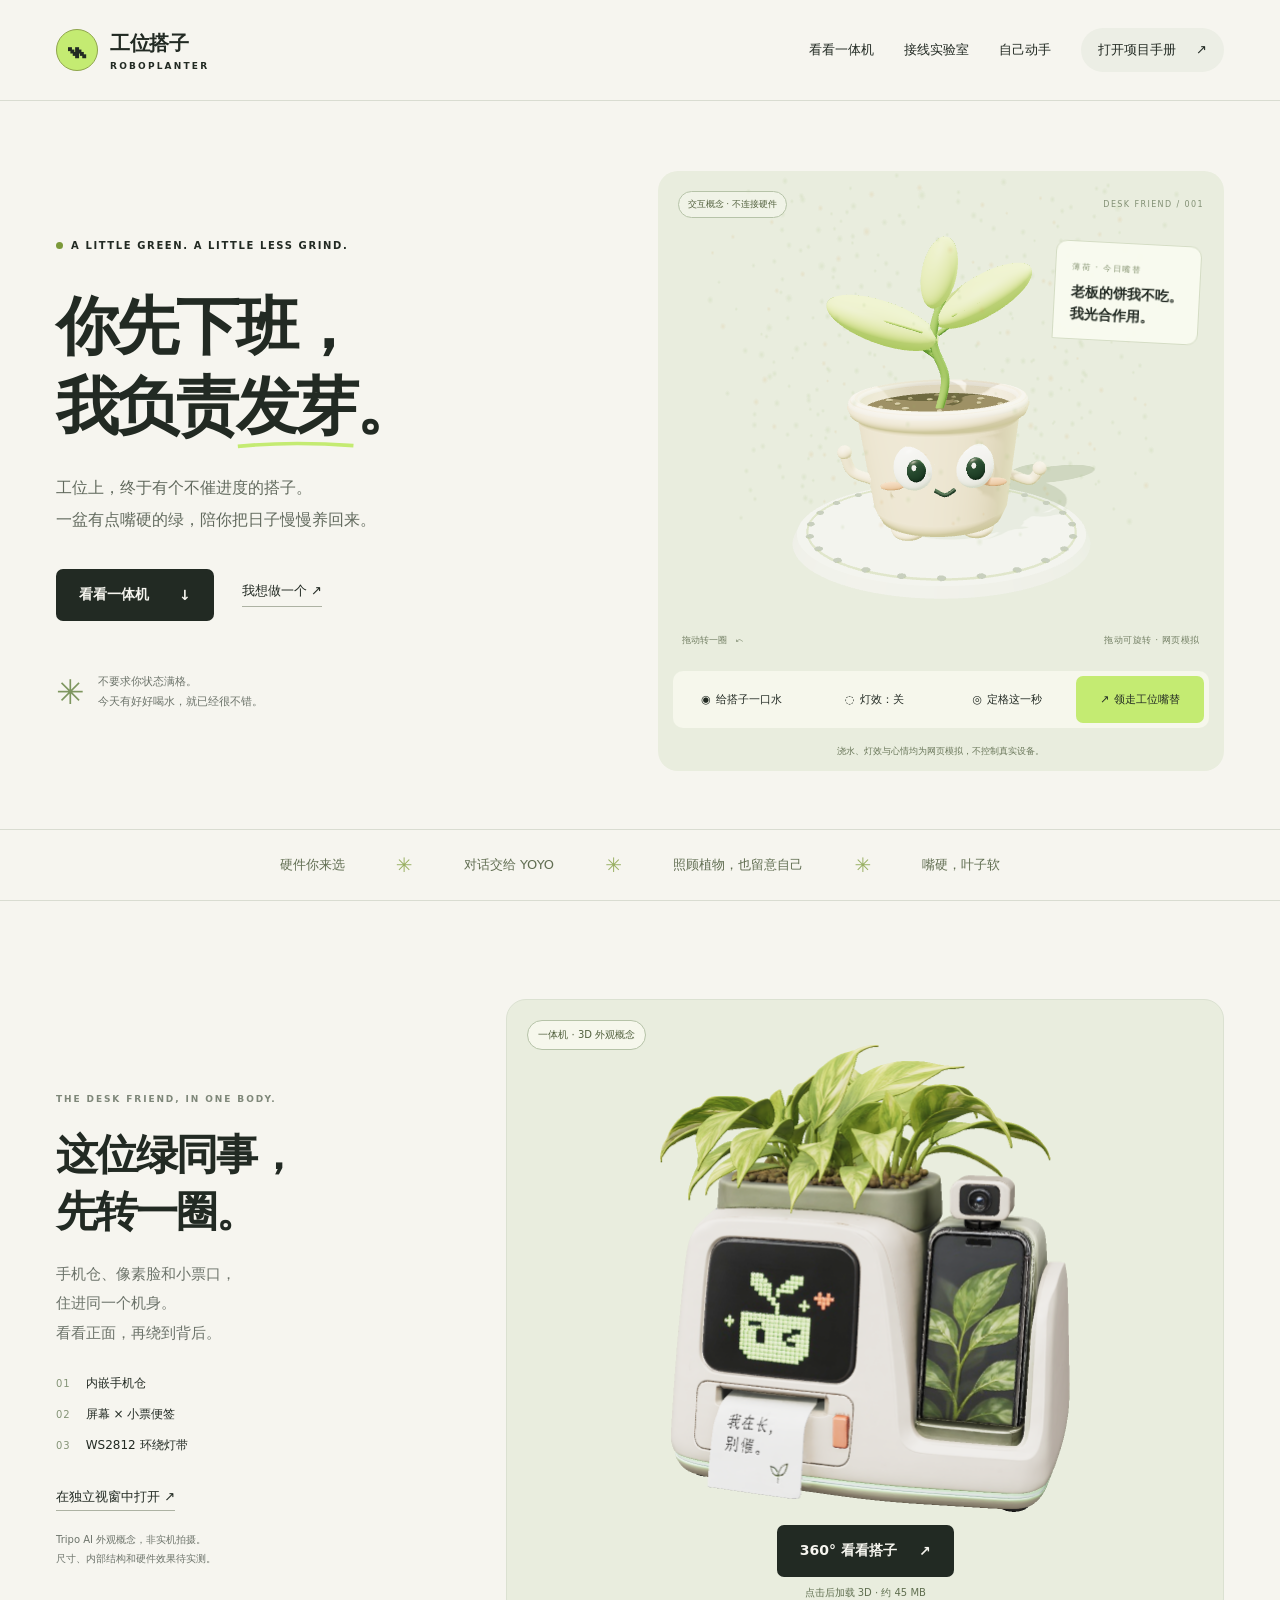
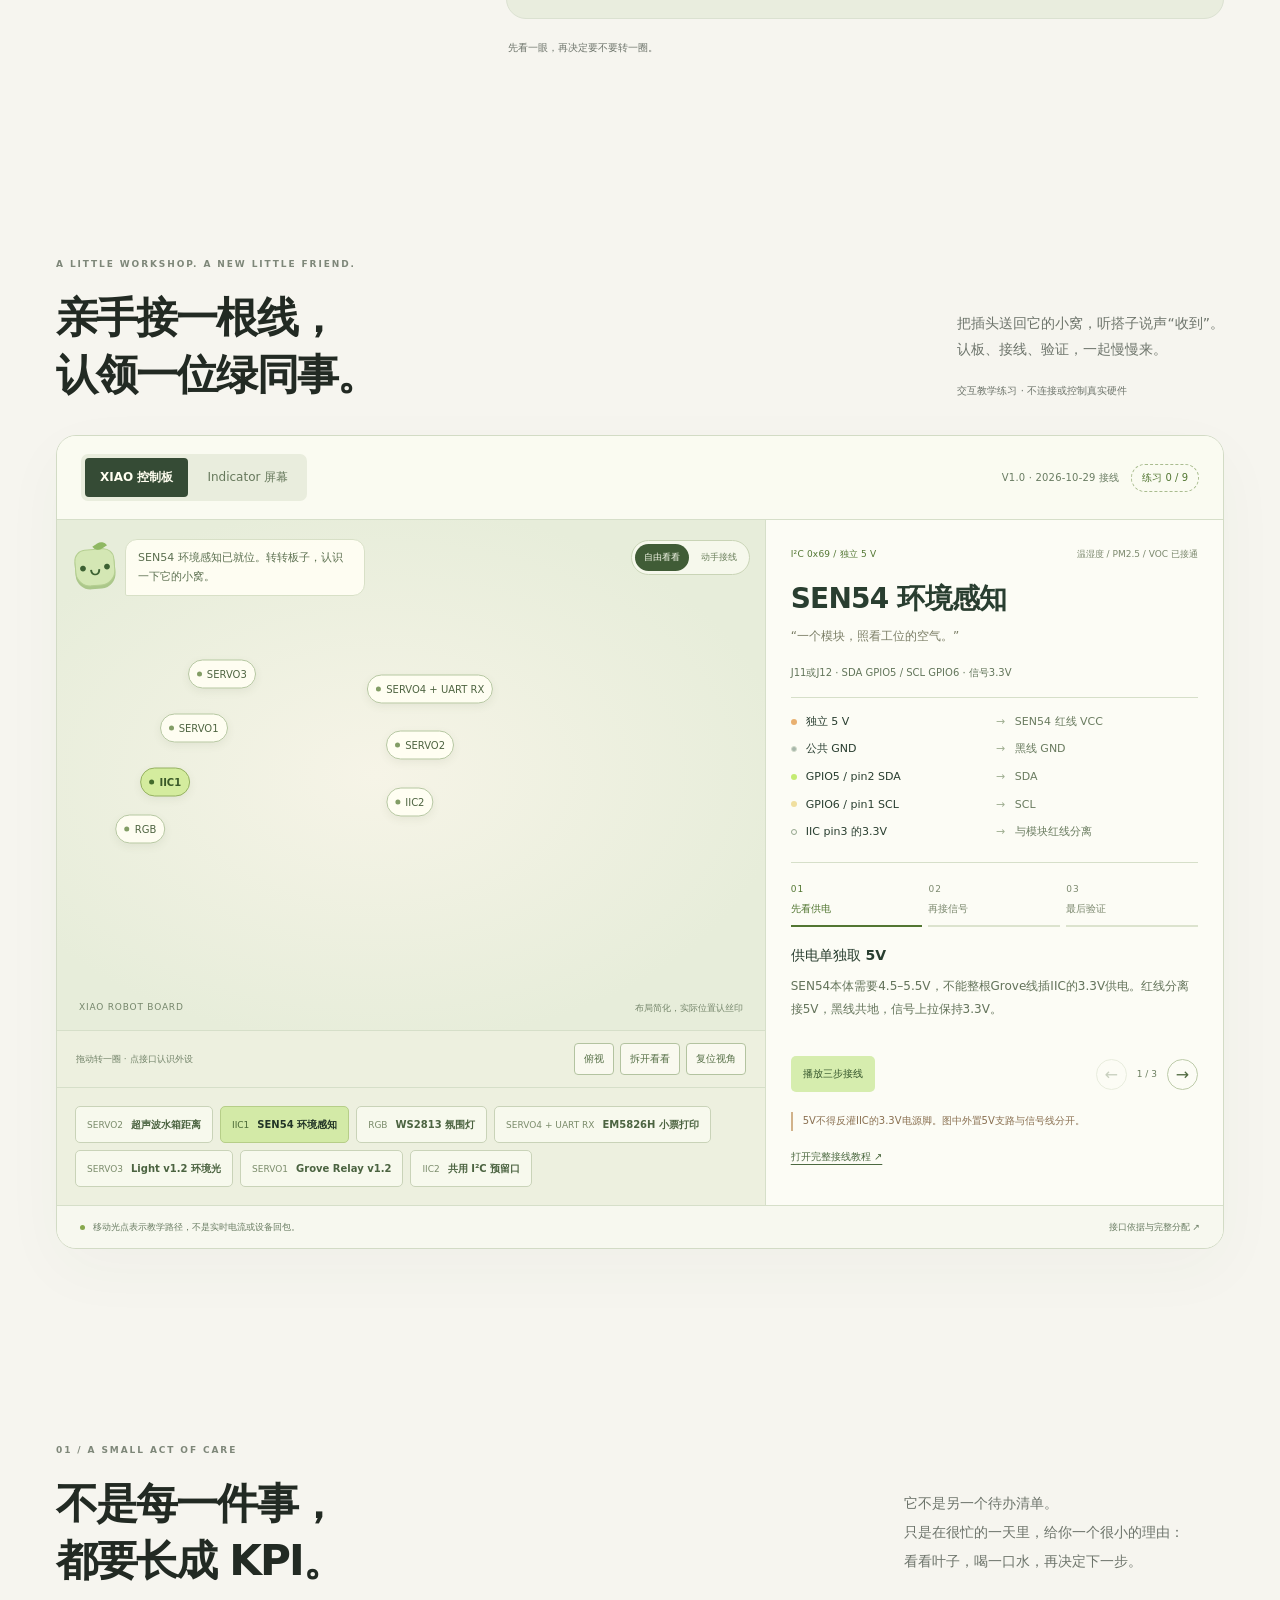
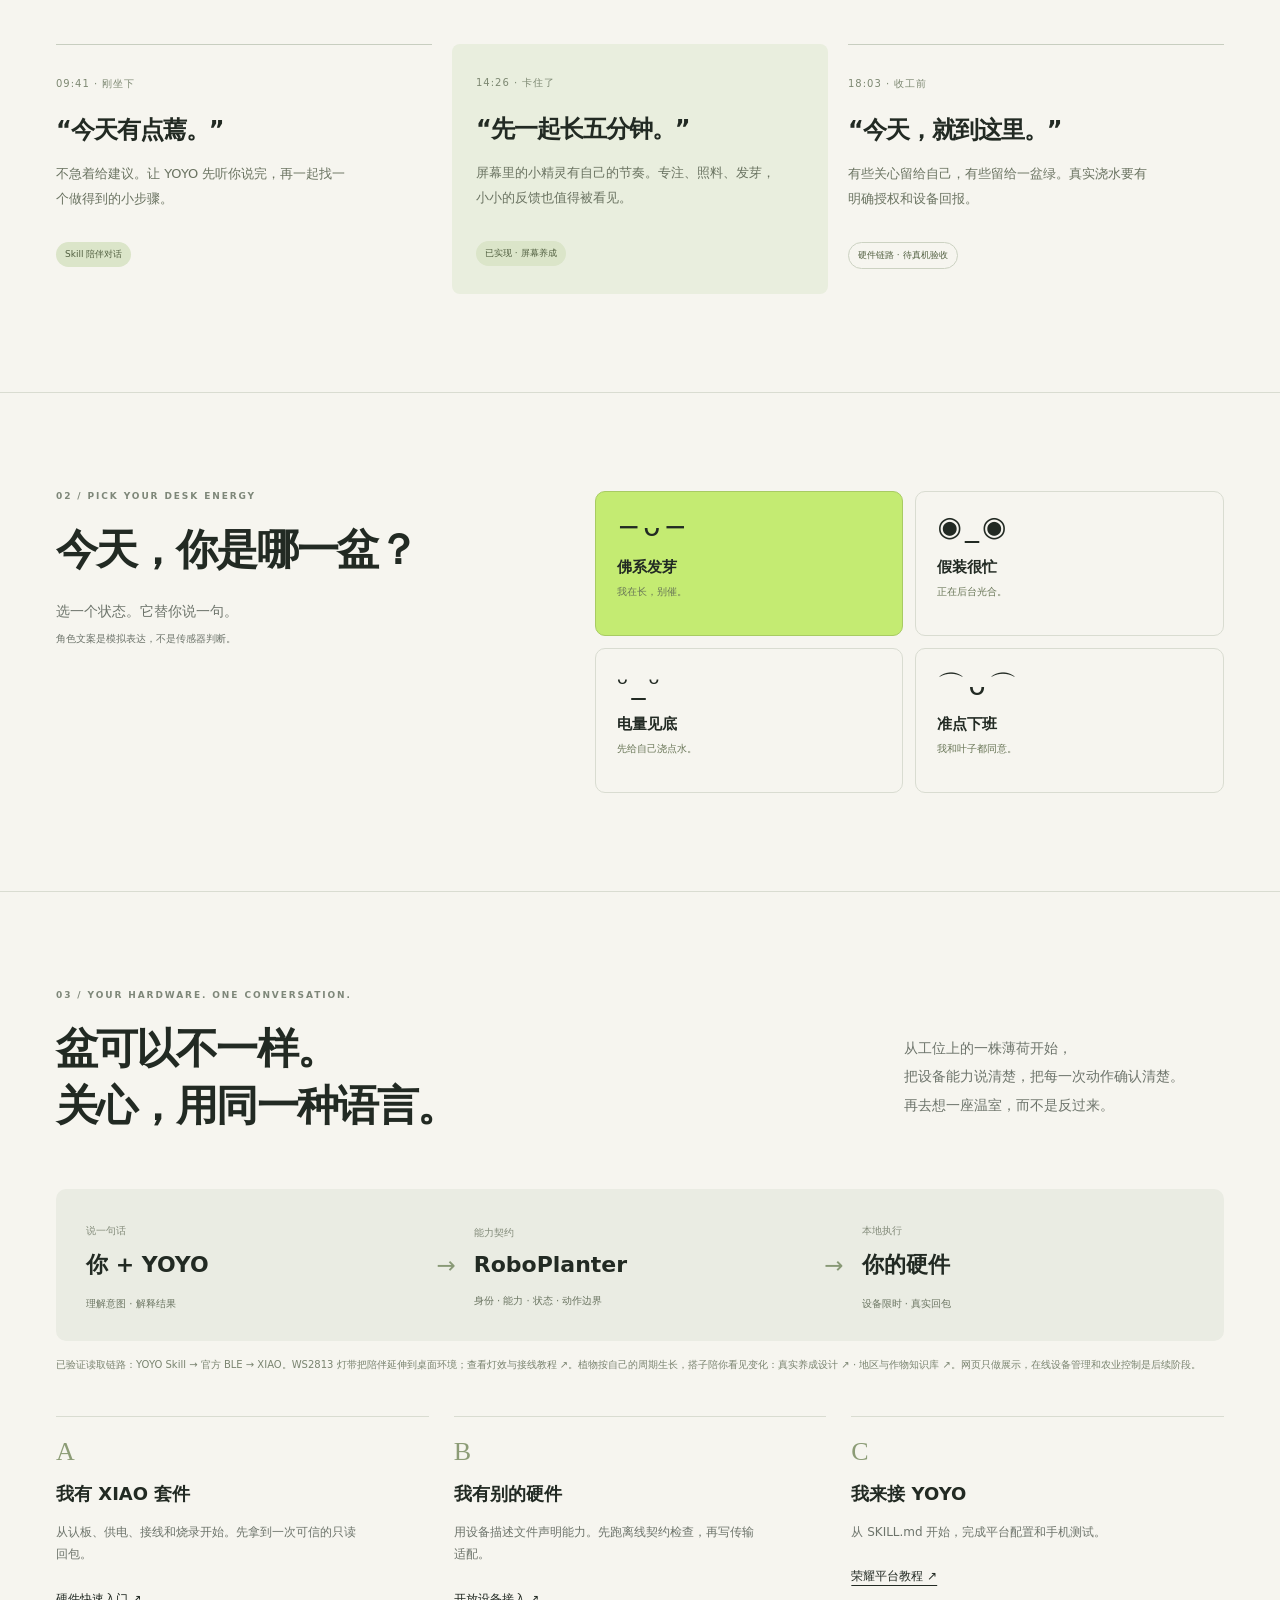
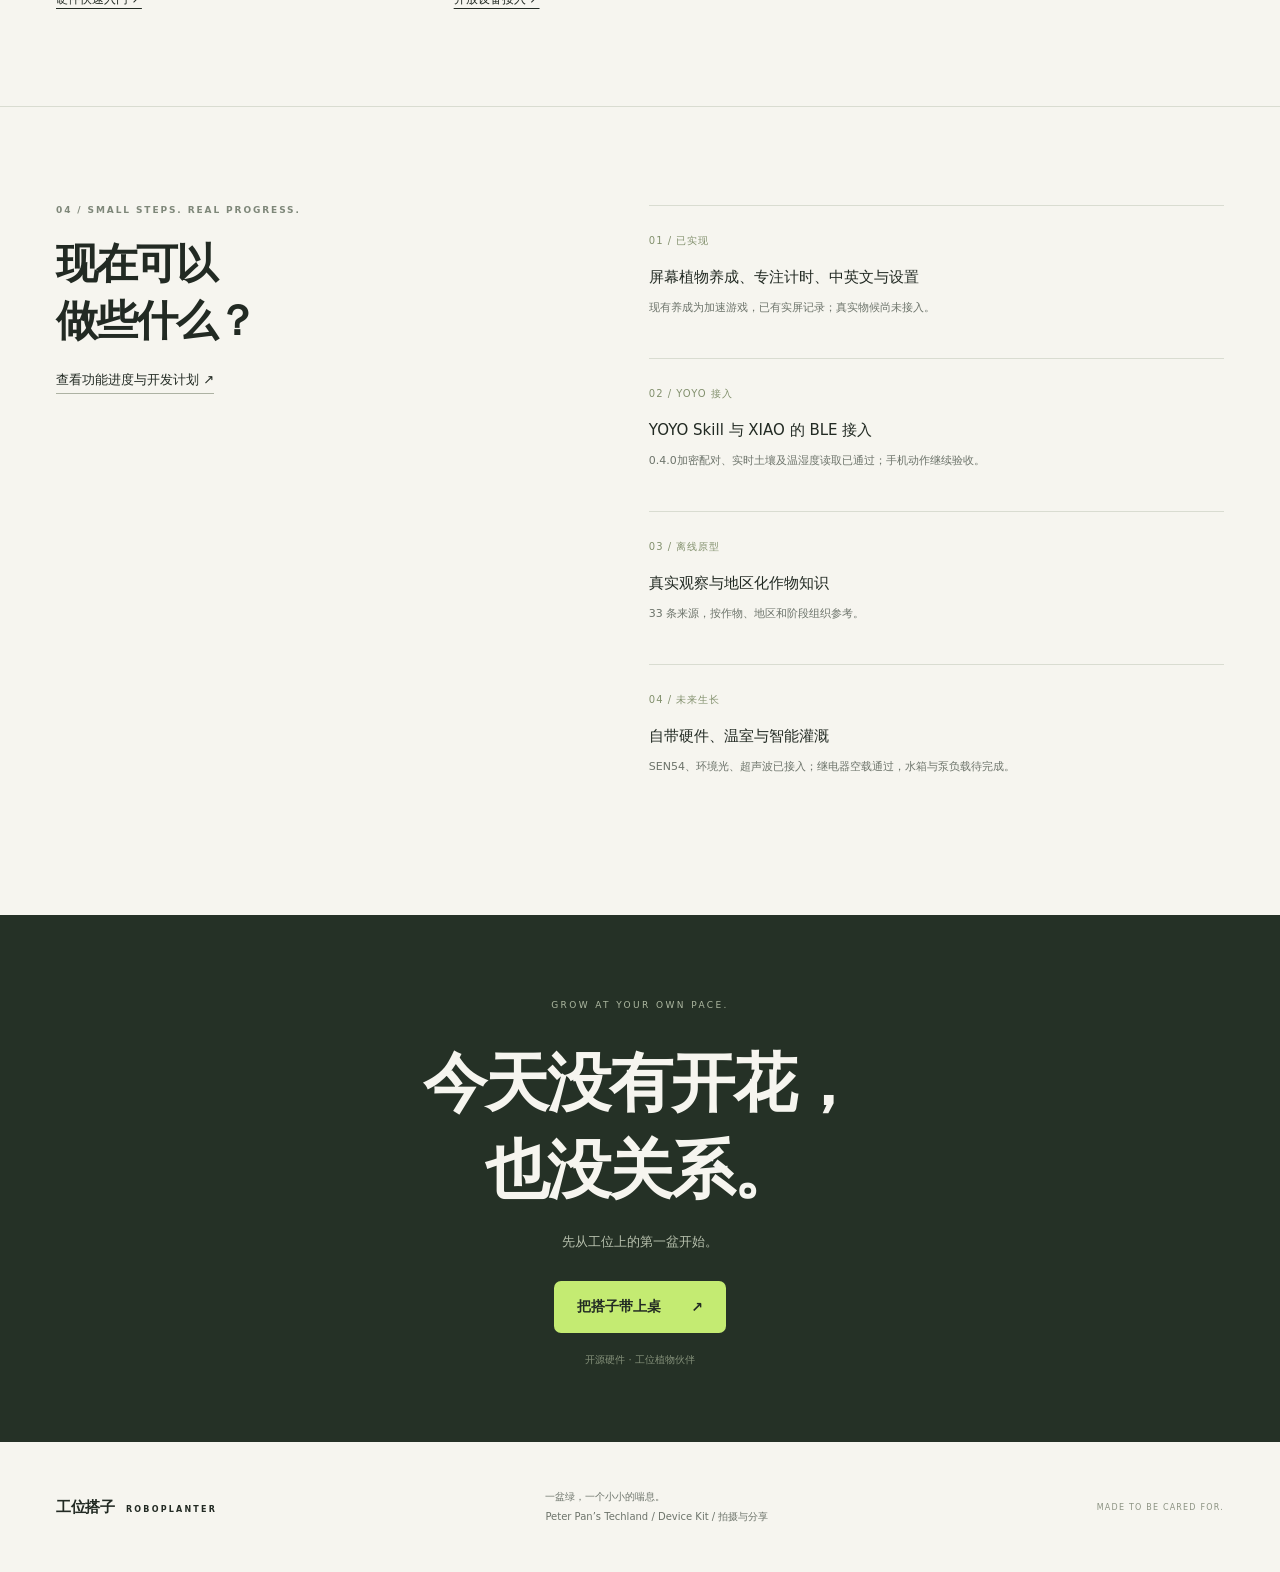
==== commit c1d8b207: "Update handbook and wiring for current SEN54 and bonded YOYO setup" ====
--- a/web/experience/index.html
+++ b/web/experience/index.html
@@ -77,7 +77,7 @@
               <div class="wiring-fallback" id="wiring-fallback"><svg viewBox="0 0 600 400" role="img" aria-label="板卡与外设的接线示意"><path d="M85 105 265 65 345 245 165 285Z" fill="#263d30" stroke="#849274"/><path d="M85 105v20l80 180 180-40v-20" fill="#14271e" stroke="#849274"/><path d="m171 109 55-12 25 53-55 12Z" fill="#acb8ac"/><g fill="#e5e3d4"><path d="m110 125 24-5 12 27-24 5Z"/><path d="m135 182 24-5 12 27-24 5Z"/><path d="m160 239 24-5 12 27-24 5Z"/><path d="m267 113 24-5 12 27-24 5Z"/><path d="m291 168 24-5 12 27-24 5Z"/></g><path d="M302 178C370 130 385 270 438 209" stroke="#c4eb72" stroke-width="4" fill="none"/><path d="m421 137 71-15 35 80-71 16Z" fill="#92b287" stroke="#e5e3d4"/><circle cx="470" cy="173" r="16" fill="#273c2d"/></svg><p id="wiring-render-status" role="status">三维教学准备中 · 接口和文字教程始终可用</p></div>
               <div id="wiring-hotspots" class="wiring-hotspots"></div>
               <button type="button" class="wiring-plug" id="wiring-plug" aria-label="拿起教学插头，再选择目标接口" hidden><span class="wiring-plug-body" aria-hidden="true"><i></i><i></i><i></i><i></i></span><span class="wiring-plug-label">抓住我，拖到接口</span></button>
-              <div class="wiring-practice-note" id="wiring-practice-note" hidden><span id="wiring-practice-hint">把插头送到 IIC2</span><button type="button" id="wiring-connect">帮我接好</button><button type="button" id="wiring-retry" hidden>重来</button><button type="button" id="wiring-next-device" hidden>下一件 ↗</button></div>
+              <div class="wiring-practice-note" id="wiring-practice-note" hidden><span id="wiring-practice-hint">先核对 IIC1 分线供电</span><button type="button" id="wiring-connect">帮我接好</button><button type="button" id="wiring-retry" hidden>重来</button><button type="button" id="wiring-next-device" hidden>下一件 ↗</button></div>
               <div class="wiring-scene-caption"><span id="wiring-scene-label">XIAO ROBOT BOARD</span><span>布局简化，实际位置认丝印</span></div>
             </div>
             <div class="wiring-view-controls"><span id="wiring-gesture">拖动转一圈 · 点接口认识外设</span><div><button type="button" id="wiring-top" aria-pressed="false">俯视</button><button type="button" id="wiring-explode" aria-pressed="false">拆开看看</button><button type="button" id="wiring-reset">复位视角</button></div></div>
@@ -92,7 +92,7 @@
             <p class="wiring-caution" id="wiring-caution"></p><a class="wiring-doc-link" id="wiring-doc-link" href="/docs/projects/2026/roboplanter/hardware-quickstart">打开完整接线教程 ↗</a>
           </aside>
         </div>
-        <div class="wiring-footnote"><p><span class="wiring-pulse-dot" aria-hidden="true"></span>移动光点表示教学路径，不是实时电流或设备回包。</p><a href="/roboplanter/source/docs/wiring.md.txt" target="_blank" rel="noopener">接口依据与完整分配 ↗</a></div>
+        <div class="wiring-footnote"><p><span class="wiring-pulse-dot" aria-hidden="true"></span>移动光点表示教学路径，不是实时电流或设备回包。</p><a href="/docs/projects/2026/roboplanter/hardware-wiring" target="_blank" rel="noopener">接口依据与完整分配 ↗</a></div>
       </div>
       <noscript><p>互动教学需要 JavaScript。请阅读<a href="/docs/projects/2026/roboplanter/hardware-quickstart">硬件接线教程</a>查看完整分配。</p></noscript>
     </section>
@@ -122,7 +122,7 @@
         <div class="arch-node"><span>能力契约</span><strong>RoboPlanter</strong><small>身份 · 能力 · 状态 · 动作边界</small></div><span class="arch-arrow" aria-hidden="true">→</span>
         <div class="arch-node"><span>本地执行</span><strong>你的硬件</strong><small>设备限时 · 真实回包</small></div>
       </div>
-      <p class="arch-caption">目标主线：YOYO Skill → 官方 BLE → XIAO。WS2812 灯带把陪伴延伸到桌面环境；<a href="/docs/projects/2026/roboplanter/ws2812-lighting">查看灯效与接线教程 ↗</a>。植物按自己的周期生长，搭子陪你看见变化：<a href="/docs/projects/2026/roboplanter/plant-companion">真实养成设计 ↗</a> · <a href="/docs/projects/2026/roboplanter/crop-knowledge">地区与作物知识库 ↗</a>。网页只做展示，在线设备管理和农业控制是后续阶段。</p>
+      <p class="arch-caption">已验证读取链路：YOYO Skill → 官方 BLE → XIAO。WS2813 灯带把陪伴延伸到桌面环境；<a href="/docs/projects/2026/roboplanter/ws2812-lighting">查看灯效与接线教程 ↗</a>。植物按自己的周期生长，搭子陪你看见变化：<a href="/docs/projects/2026/roboplanter/plant-companion">真实养成设计 ↗</a> · <a href="/docs/projects/2026/roboplanter/crop-knowledge">地区与作物知识库 ↗</a>。网页只做展示，在线设备管理和农业控制是后续阶段。</p>
       <div class="build-routes">
         <a href="/docs/projects/2026/roboplanter/hardware-quickstart"><span class="route-num">A</span><h3>我有 XIAO 套件</h3><p>从认板、供电、接线和烧录开始。先拿到一次可信的只读回包。</p><span class="route-link">硬件快速入门 ↗</span></a>
         <a href="/docs/projects/2026/roboplanter/device-platform"><span class="route-num">B</span><h3>我有别的硬件</h3><p>用设备描述文件声明能力。先跑离线契约检查，再写传输适配。</p><span class="route-link">开放设备接入 ↗</span></a>
@@ -131,7 +131,7 @@
     </section>
     <section class="truth-section section" aria-labelledby="truth-title">
       <div><div class="section-kicker">04 / SMALL STEPS. REAL PROGRESS.</div><h2 id="truth-title">现在可以<br>做些什么？</h2><a class="text-link" href="/docs/projects/2026/roboplanter/roadmap-evidence">查看功能进度与开发计划 ↗</a></div>
-      <div class="progress-list"><div><span class="progress-code">01 / 已实现</span><p>屏幕植物养成、专注计时、中英文与设置<br><small>现有养成为加速游戏，已有实屏记录；真实物候尚未接入。</small></p></div><div><span class="progress-code">02 / YOYO 接入</span><p>YOYO Skill 与 XIAO 的 BLE 接入<br><small>已完成一次手机土壤读取；持续读取与控制仍在完善。</small></p></div><div><span class="progress-code">03 / 离线原型</span><p>真实观察与地区化作物知识<br><small>33 条来源，按作物、地区和阶段组织参考。</small></p></div><div><span class="progress-code">04 / 未来生长</span><p>自带硬件、温室与智能灌溉<br><small>从设备适配器继续扩展水位、流量与分区控制。</small></p></div></div>
+      <div class="progress-list"><div><span class="progress-code">01 / 已实现</span><p>屏幕植物养成、专注计时、中英文与设置<br><small>现有养成为加速游戏，已有实屏记录；真实物候尚未接入。</small></p></div><div><span class="progress-code">02 / YOYO 接入</span><p>YOYO Skill 与 XIAO 的 BLE 接入<br><small>0.4.0加密配对、实时土壤及温湿度读取已通过；手机动作继续验收。</small></p></div><div><span class="progress-code">03 / 离线原型</span><p>真实观察与地区化作物知识<br><small>33 条来源，按作物、地区和阶段组织参考。</small></p></div><div><span class="progress-code">04 / 未来生长</span><p>自带硬件、温室与智能灌溉<br><small>SEN54、环境光、超声波已接入；继电器空载通过，水箱与泵负载待完成。</small></p></div></div>
     </section>
     <section class="closing"><span class="closing-label">GROW AT YOUR OWN PACE.</span><h2>今天没有开花，<br>也没关系。</h2><p>先从工位上的第一盆开始。</p><a href="/docs/projects/2026/roboplanter/" class="button lime">把搭子带上桌 <span aria-hidden="true">↗</span></a><p class="closing-note">开源硬件 · 工位植物伙伴</p></section>
   </main>
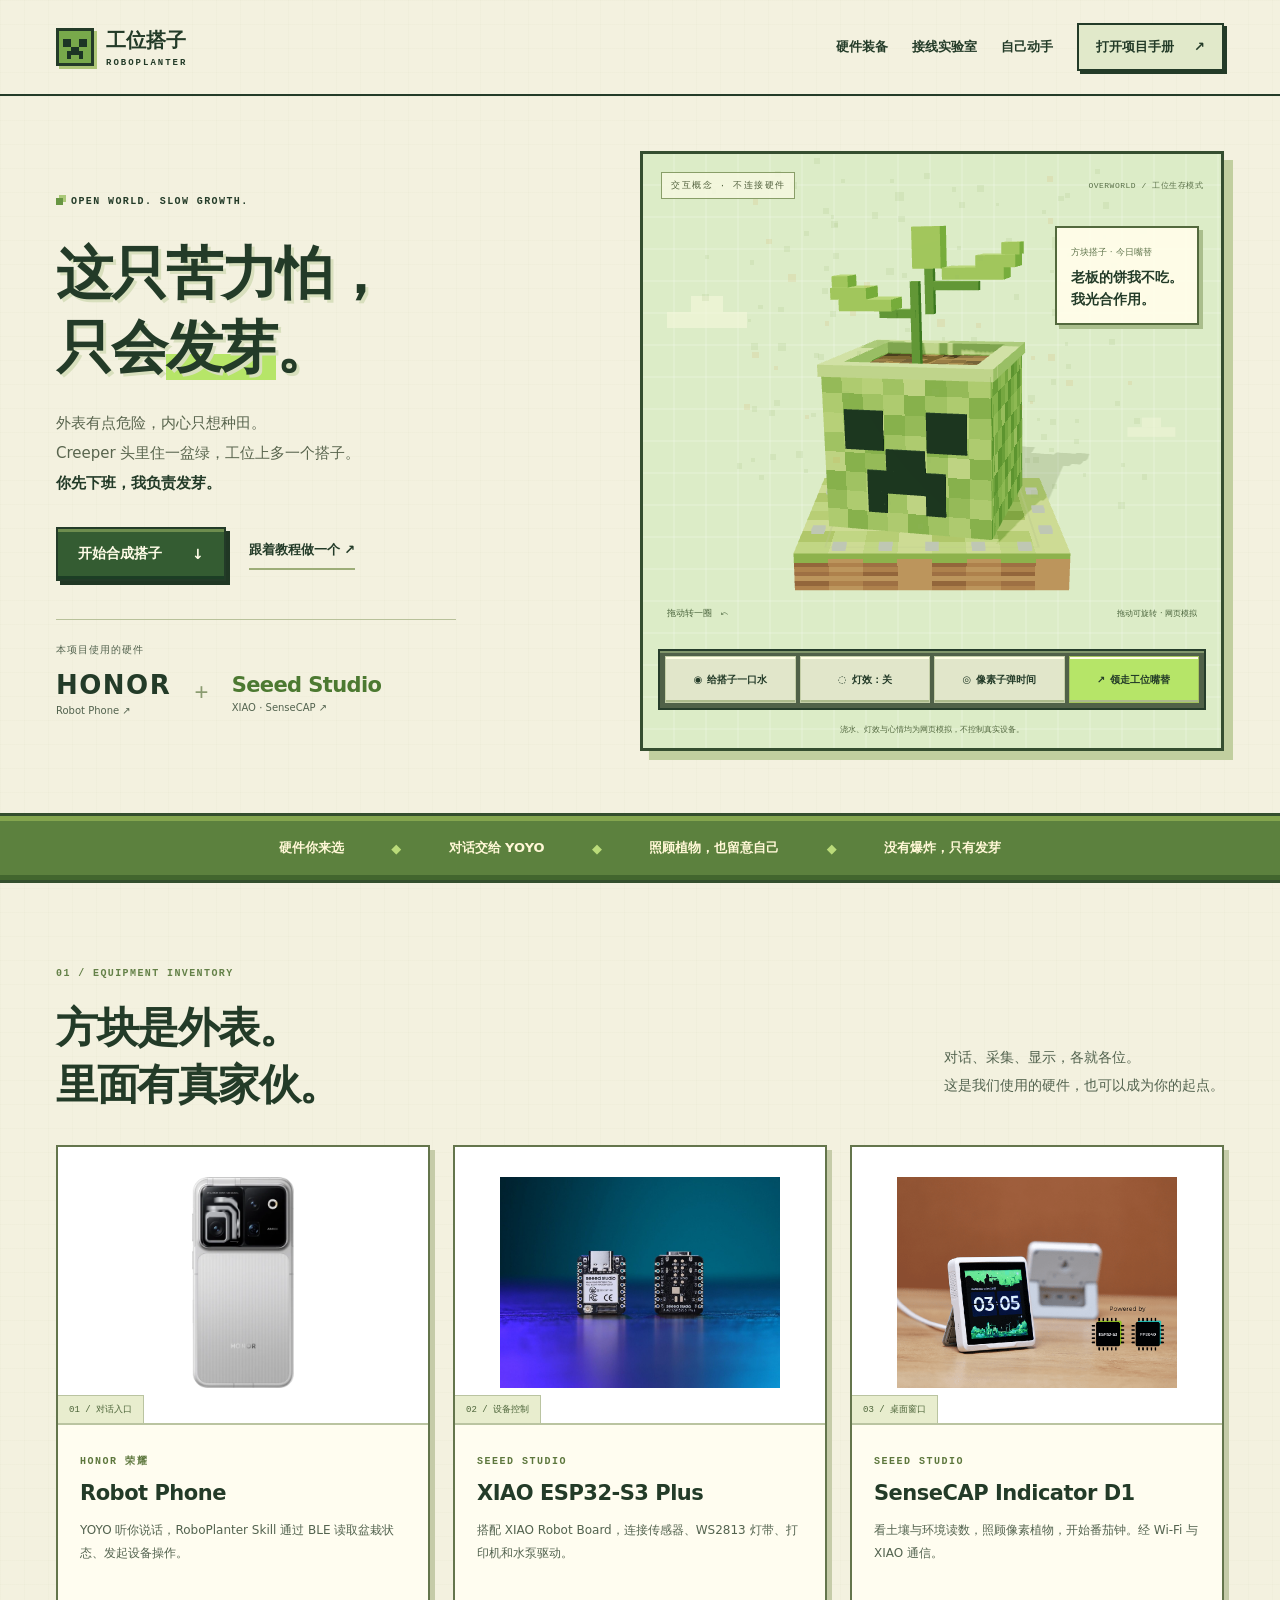
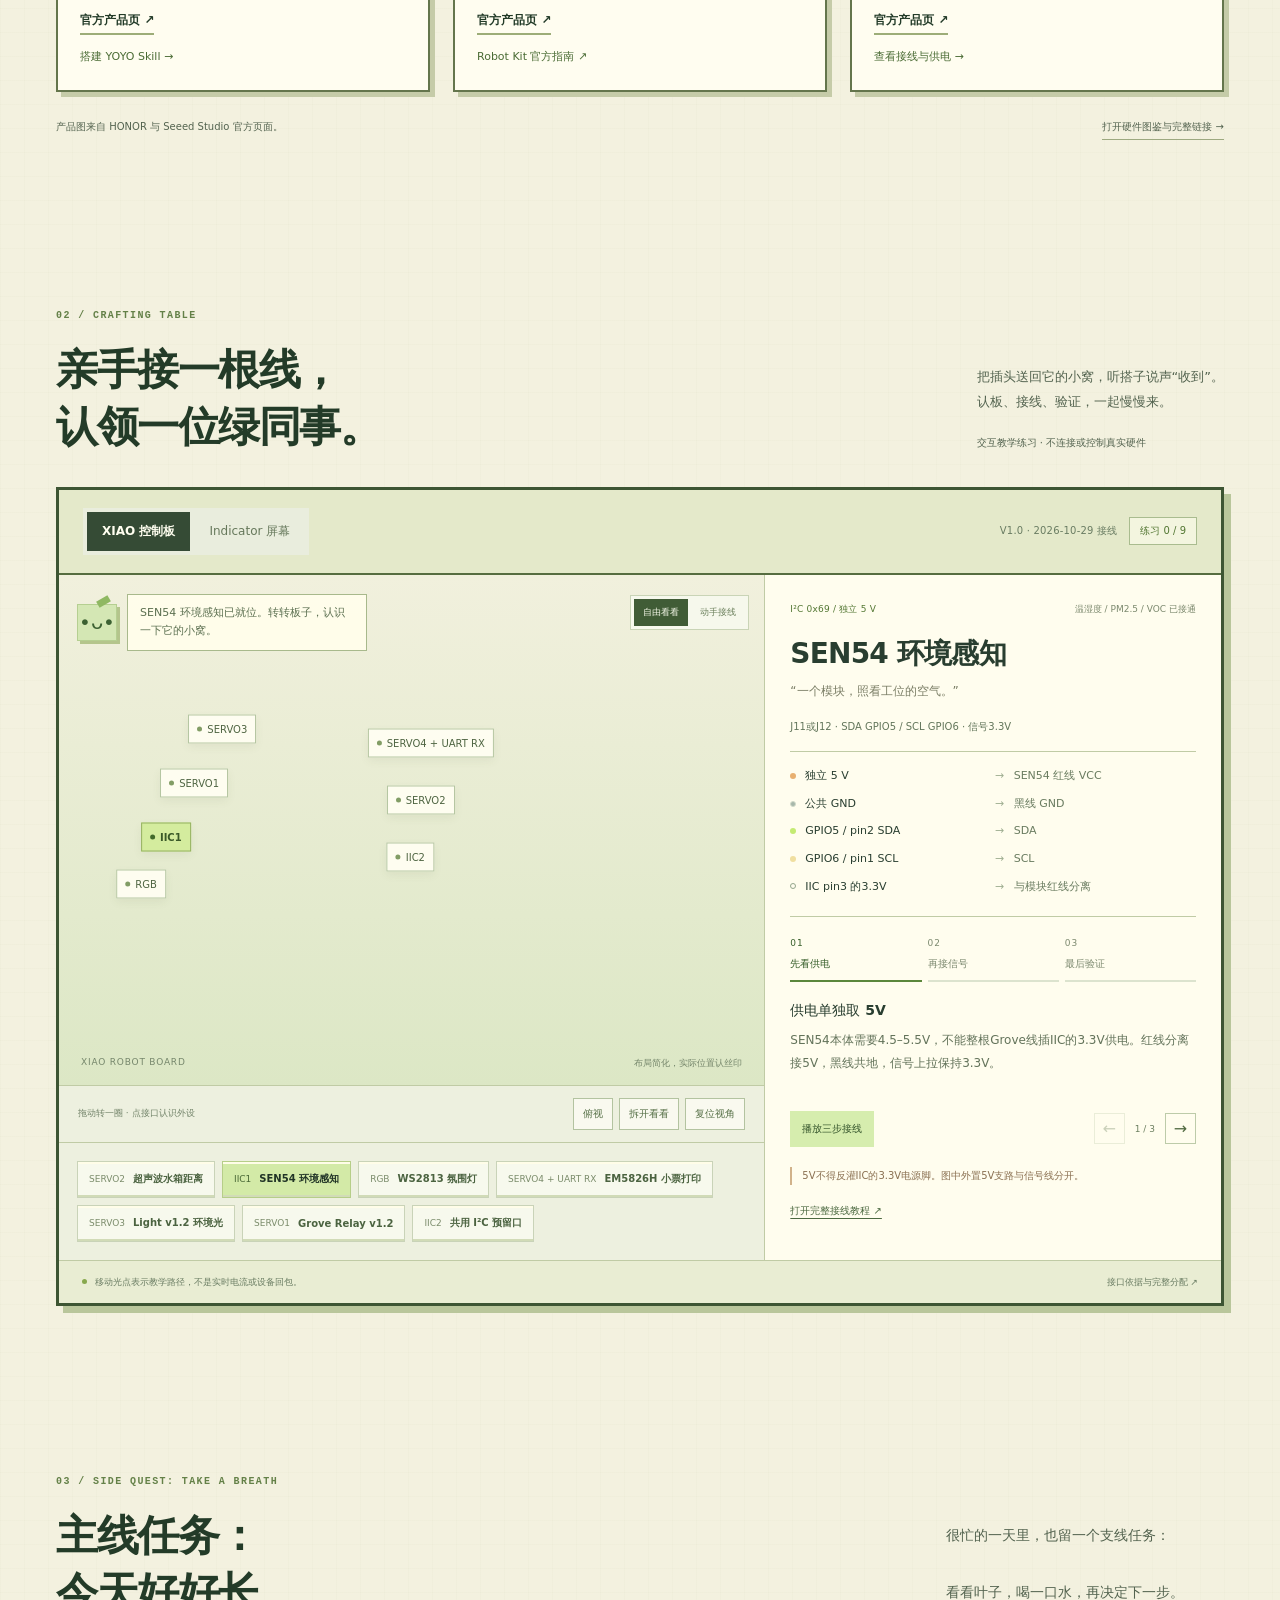
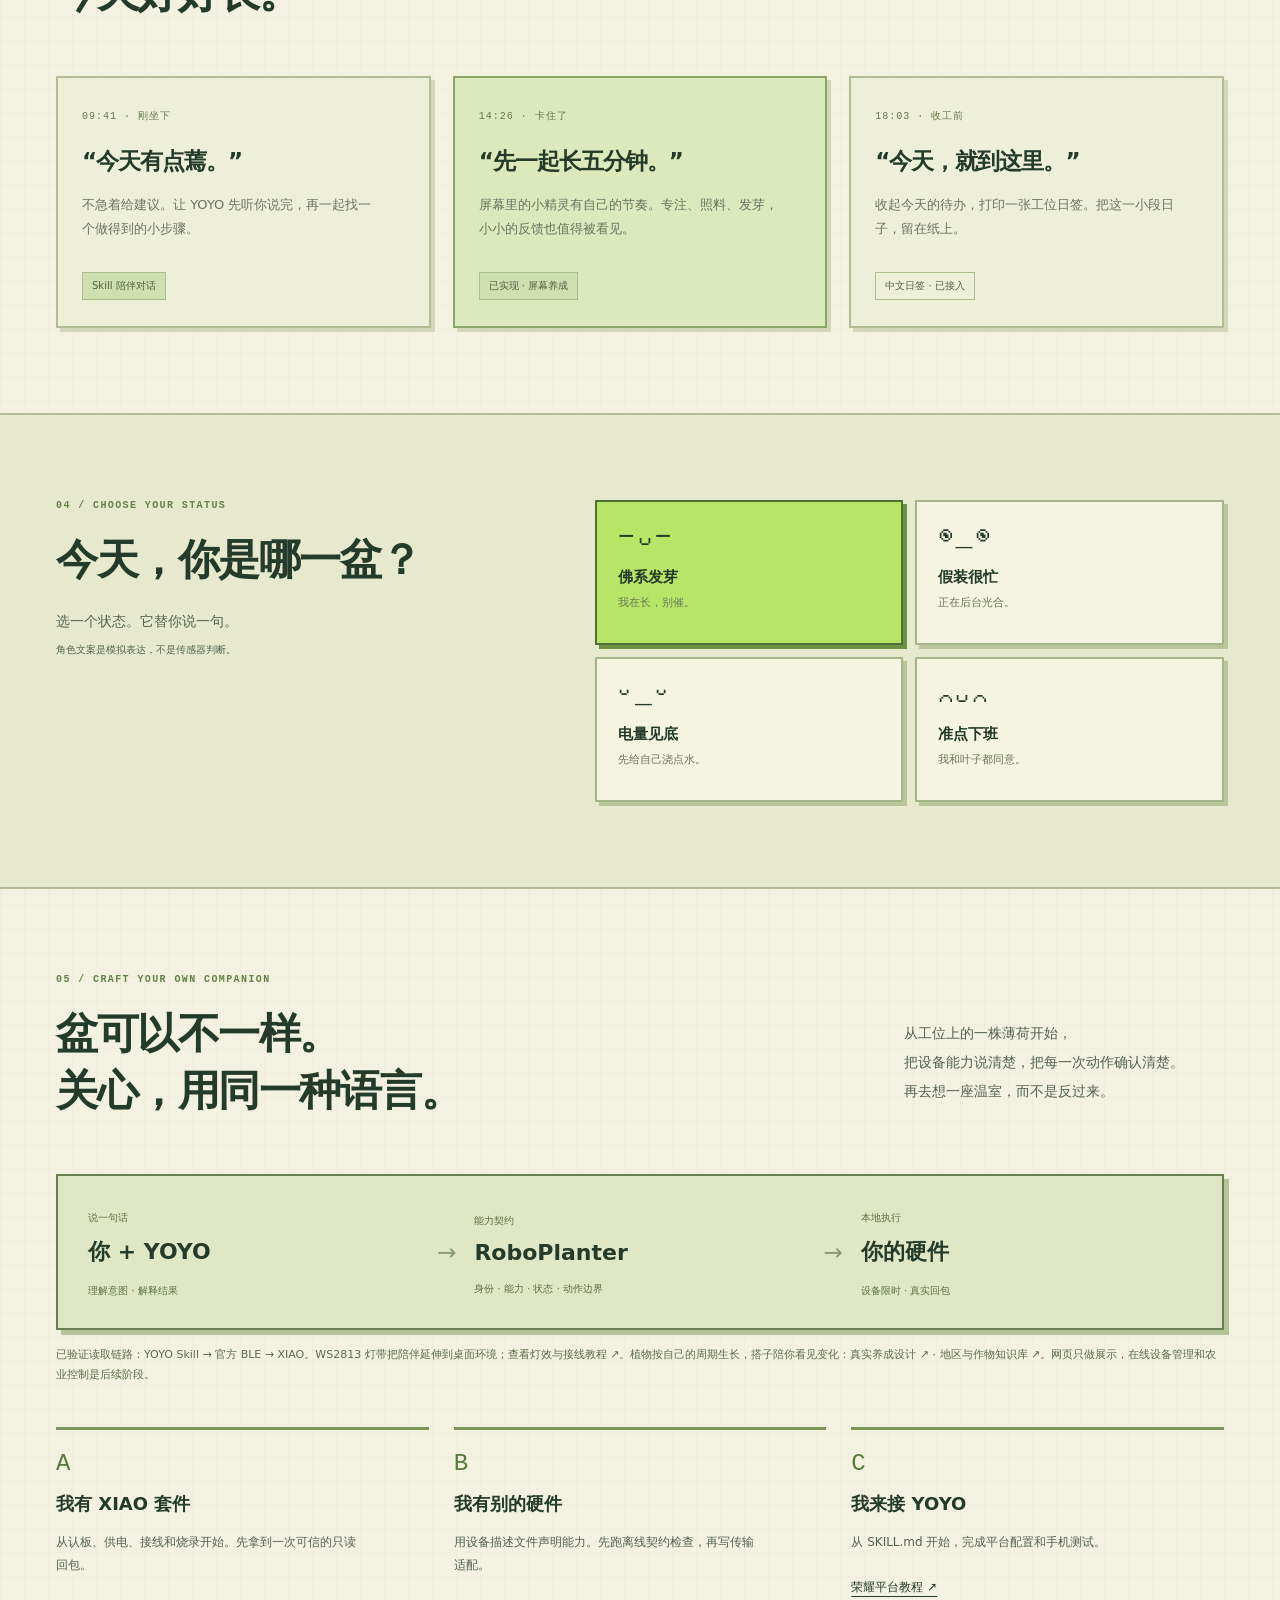
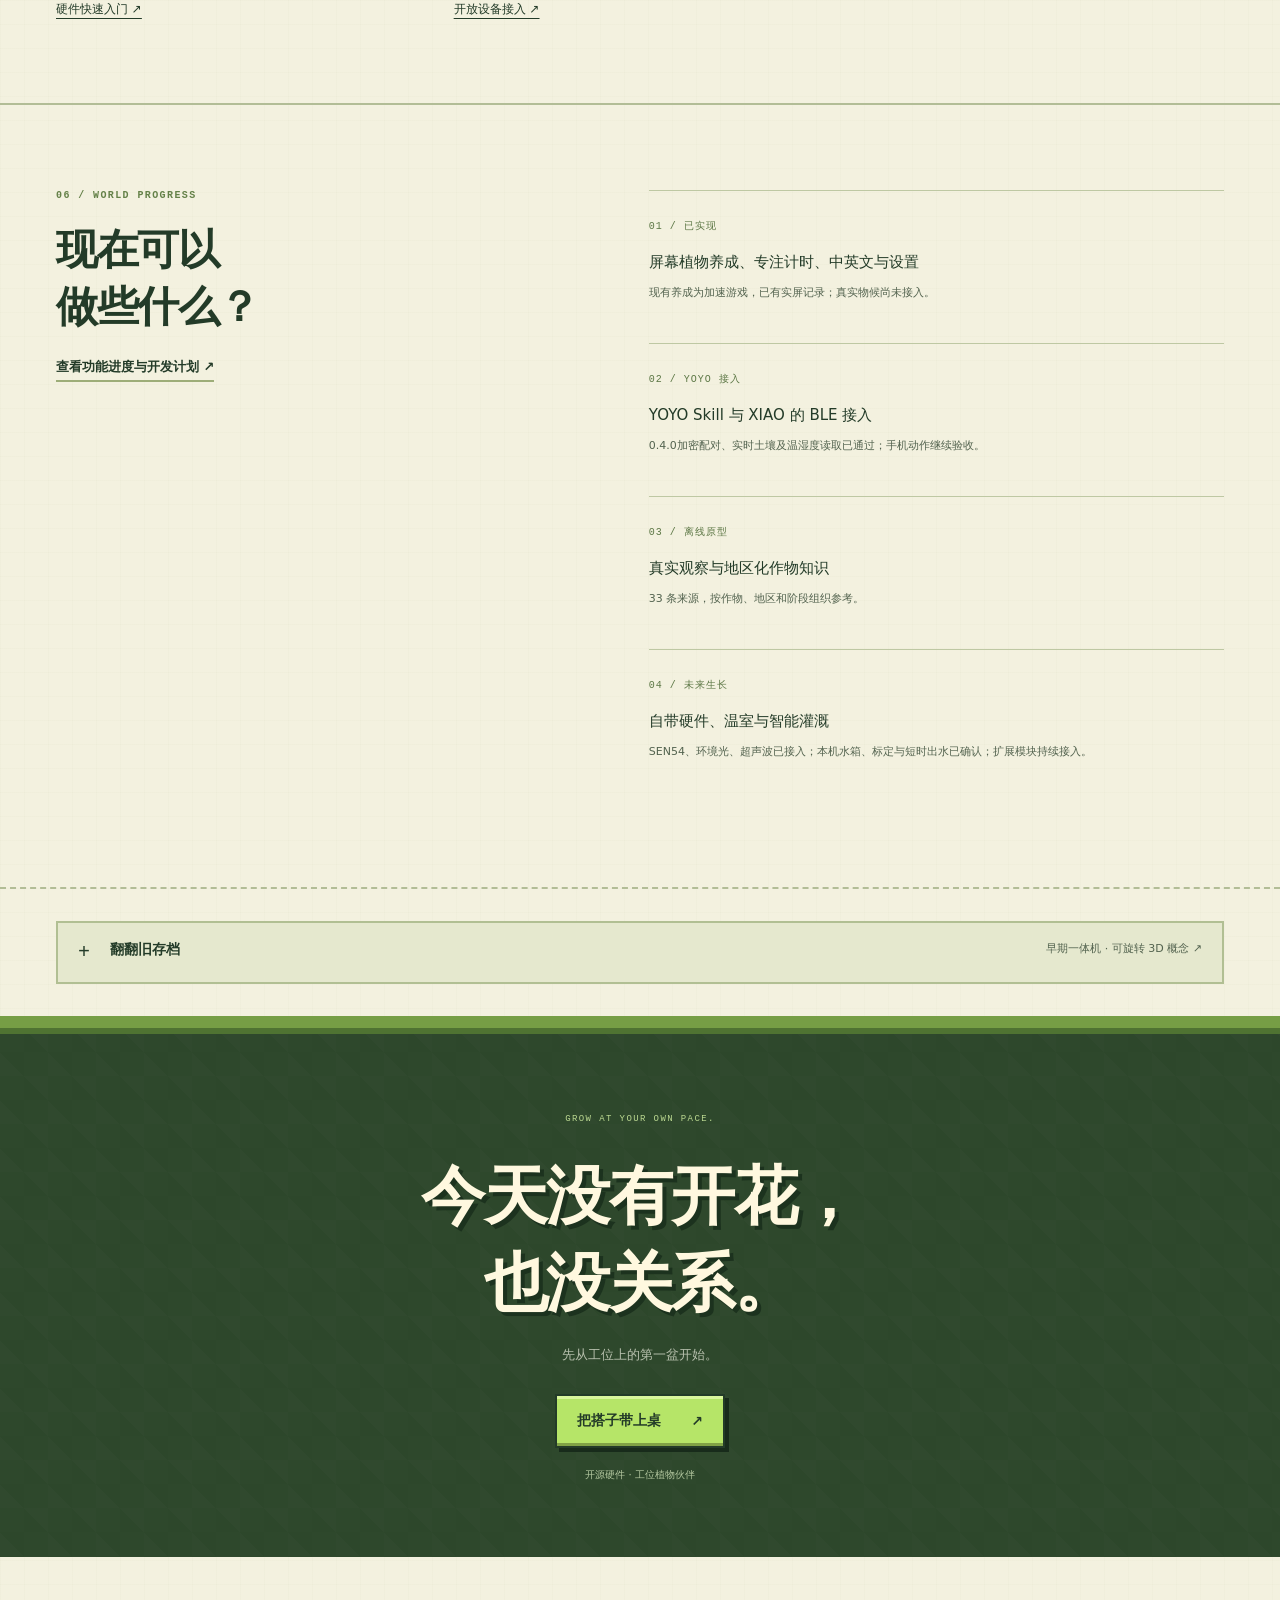
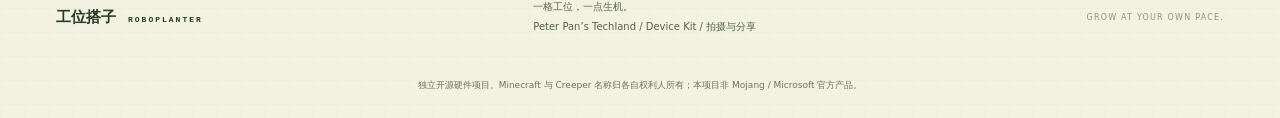
==== commit 98f747d4: "Refresh landing page with Creeper voxel design and official hardware gallery" ====
--- a/web/experience/index.html
+++ b/web/experience/index.html
@@ -3,70 +3,64 @@
 <head>
   <meta charset="utf-8">
   <meta name="viewport" content="width=device-width,initial-scale=1">
-  <meta name="theme-color" content="#f6f5ef">
-  <meta name="description" content="RoboPlanter 工位搭子：一盆有点嘴硬的绿，和一套让自带硬件接入 YOYO 的开放实践。体验互动植物、制作你的工位海报、从教程开始复现。">
-  <meta property="og:title" content="你先下班，我负责发芽。｜工位搭子 RoboPlanter">
-  <meta property="og:description" content="给工位加一点绿，也给自己留一点余地。互动体验、硬件教程与 YOYO Skill 接入实践。">
+  <meta name="theme-color" content="#dcecc7">
+  <meta name="description" content="Creeper 头花盆 × HONOR Robot Phone × Seeed Studio。用 YOYO 说句话，给工位种一个方块搭子。产品实图、互动接线与开源复现教程。">
+  <meta property="og:title" content="这只苦力怕，只会发芽。｜工位搭子 RoboPlanter">
+  <meta property="og:description" content="Creeper 头花盆 × HONOR Robot Phone × Seeed Studio。用 YOYO 说句话，给工位种一个方块搭子。">
   <meta property="og:image" content="https://peterpanstechland.github.io/roboplanter/assets/social-cover.png">
+  <meta property="og:image:alt" content="Creeper 头花盆的方块插画，HONOR Robot Phone 与 Seeed Studio 硬件项目">
+  <meta property="og:image:width" content="1600">
+  <meta property="og:image:height" content="900">
   <meta property="og:type" content="website">
   <meta property="og:url" content="https://peterpanstechland.github.io/roboplanter/">
-  <title>工位搭子 RoboPlanter — 你先下班，我负责发芽。</title>
-  <link rel="icon" href="data:image/svg+xml,%3Csvg xmlns='http://www.w3.org/2000/svg' viewBox='0 0 64 64'%3E%3Crect width='64' height='64' rx='18' fill='%23c3ed64'/%3E%3Cpath d='M32 42V22M32 30C10 32 10 12 29 20M32 25C51 27 53 8 36 17' fill='none' stroke='%232b392c' stroke-width='5' stroke-linecap='round'/%3E%3C/svg%3E">
+  <title>工位搭子 RoboPlanter — 这只苦力怕，只会发芽。</title>
+  <link rel="icon" href="./assets/creeper-sprout.svg" type="image/svg+xml">
   <link rel="stylesheet" href="./style.css?v=20261025-model">
   <link rel="stylesheet" href="./product-model.css?v=20261025-model">
   <link rel="stylesheet" href="./wiring-lab.css?v=20261025-wiring">
+  <link rel="stylesheet" href="./voxel.css?v=20261101">
 </head>
 <body>
   <a class="skip" href="#main">跳到内容</a>
   <header class="nav">
-    <a class="brand" href="./" aria-label="工位搭子首页"><span class="brandmark" aria-hidden="true">⌁</span><span>工位搭子<small>ROBOPLANTER</small></span></a>
-    <nav aria-label="主导航"><a href="#all-in-one">看看一体机</a><a href="#wiring-lab">接线实验室</a><a href="#build">自己动手</a><a class="nav-doc" href="/docs/projects/2026/roboplanter/">打开项目手册 <span aria-hidden="true">↗</span></a></nav>
+    <a class="brand" href="./" aria-label="工位搭子首页"><span class="brandmark creeper-face" aria-hidden="true"></span><span>工位搭子<small>ROBOPLANTER</small></span></a>
+    <nav aria-label="主导航"><a href="#hardware">硬件装备</a><a href="#wiring-lab">接线实验室</a><a href="#build">自己动手</a><a class="nav-doc" href="/docs/projects/2026/roboplanter/">打开项目手册 <span aria-hidden="true">↗</span></a></nav>
   </header>
   <main id="main">
     <section class="hero" aria-labelledby="hero-title">
       <div class="hero-copy">
-        <p class="eyebrow"><span class="live-dot"></span> A LITTLE GREEN. A LITTLE LESS GRIND.</p>
-        <h1 id="hero-title">你先下班，<br>我负责<span class="sprout-word">发芽<svg viewBox="0 0 330 19" aria-hidden="true"><path d="M5 12Q150 -3 323 10"/></svg></span>。</h1>
-        <p class="intro">工位上，终于有个不催进度的搭子。<br>一盆有点嘴硬的绿，陪你把日子慢慢养回来。</p>
-        <div class="hero-actions"><a class="button dark" href="#all-in-one">看看一体机 <span aria-hidden="true">↓</span></a><a class="text-link" href="/docs/projects/2026/roboplanter/hardware-quickstart">我想做一个 <span aria-hidden="true">↗</span></a></div>
-        <div class="aside-note"><span class="mini-leaf" aria-hidden="true">✳</span><p>不要求你状态满格。<br><strong>今天有好好喝水，就已经很不错。</strong></p></div>
+        <p class="eyebrow"><span class="live-dot"></span> OPEN WORLD. SLOW GROWTH.</p>
+        <h1 id="hero-title">这只苦力怕，<br>只会<span class="sprout-word">发芽</span>。</h1>
+        <p class="intro">外表有点危险，内心只想种田。<br>Creeper 头里住一盆绿，工位上多一个搭子。<br><strong>你先下班，我负责发芽。</strong></p>
+        <div class="hero-actions"><a class="button dark" href="#wiring-lab">开始合成搭子 <span aria-hidden="true">↓</span></a><a class="text-link" href="/docs/projects/2026/roboplanter/hardware-quickstart">跟着教程做一个 ↗</a></div>
+        <div class="built-with"><span class="built-label">本项目使用的硬件</span><div><a href="https://www.honor.com/cn/phones/honor-robot-phone/" target="_blank" rel="noopener"><b>HONOR</b><small>Robot Phone ↗</small></a><span class="built-plus" aria-hidden="true">+</span><a href="https://www.seeedstudio.com/" target="_blank" rel="noopener"><b class="seeed-word">Seeed Studio</b><small>XIAO · SenseCAP ↗</small></a></div></div>
       </div>
       <div class="experience" id="experience">
-        <div class="stage-top"><span class="tag">交互概念 · 不连接硬件</span><span class="specimen">DESK FRIEND / 001</span></div>
-        <div id="scene" role="img" aria-label="一个有大眼睛的奶油色花盆，顶着嫩绿幼苗。拖动可旋转，使用下方按钮互动。"><div class="fallback-plant" id="fallback" aria-hidden="true"><span class="fallback-leaves">♧</span><span class="fallback-pot">•ᴗ•</span></div></div>
-        <div class="speech" id="speech" aria-live="polite"><span class="speech-name">薄荷 · 今日嘴替</span><p id="plant-line">老板的饼我不吃。<br>我光合作用。</p></div>
+        <div class="stage-top"><span class="tag">交互概念 · 不连接硬件</span><span class="specimen">OVERWORLD / 工位生存模式</span></div>
+        <div id="scene" role="img" aria-label="一个 Creeper 头造型的方块花盆，顶着像素叶片，站在草方块上。拖动可旋转，使用下方按钮互动。"><div class="fallback-plant" id="fallback" aria-hidden="true"><span class="fallback-leaves">✦</span><span class="fallback-pot creeper-face"></span></div></div>
+        <div class="speech" id="speech" aria-live="polite"><span class="speech-name">方块搭子 · 今日嘴替</span><p id="plant-line">老板的饼我不吃。<br>我光合作用。</p></div>
         <div class="orbit-note">拖动转一圈 <span aria-hidden="true">⤺</span><span id="render-state">3D 准备中</span></div>
         <div class="scene-controls" aria-label="模拟植物互动">
           <button id="water" class="control"><span aria-hidden="true">◉</span>给搭子一口水</button>
-          <button id="lighting" class="control" aria-label="切换网页灯效预览，当前关灯" title="点按循环切换 5 种预览；不控制真实 WS2812 灯带"><span aria-hidden="true">◌</span><span id="lighting-label">灯效：关</span></button>
-          <button id="freeze" class="control" aria-pressed="false"><span aria-hidden="true">◎</span>定格这一秒</button>
+          <button id="lighting" class="control" aria-label="切换网页灯效预览，当前关灯" title="点按循环切换 5 种预览；不控制真实 WS2813 灯带"><span aria-hidden="true">◌</span><span id="lighting-label">灯效：关</span></button>
+          <button id="freeze" class="control" aria-pressed="false"><span aria-hidden="true">◎</span>像素子弹时间</button>
           <button id="poster" class="control accent"><span aria-hidden="true">↗</span>领走工位嘴替</button>
         </div>
         <p class="simulation-note">浇水、灯效与心情均为网页模拟，不控制真实设备。</p>
       </div>
     </section>
-    <div class="ticker" aria-label="产品理念"><span>硬件你来选</span><i>✳</i><span>对话交给 YOYO</span><i>✳</i><span>照顾植物，也留意自己</span><i>✳</i><span>嘴硬，叶子软</span></div>
-    <section class="product-section section" id="all-in-one" aria-labelledby="product-title">
-      <div class="product-copy">
-        <div class="section-kicker">THE DESK FRIEND, IN ONE BODY.</div>
-        <h2 id="product-title">这位绿同事，<br>先转一圈。</h2>
-        <p class="product-intro">手机仓、像素脸和小票口，<br>住进同一个机身。<br>看看正面，再绕到背后。</p>
-        <ul class="product-details"><li><span>01</span>内嵌手机仓</li><li><span>02</span>屏幕 × 小票便签</li><li><span>03</span>WS2812 环绕灯带</li></ul>
-        <a class="text-link" href="./model-viewer/" target="_blank" rel="noopener">在独立视窗中打开 <span aria-hidden="true">↗</span></a>
-        <p class="product-boundary">Tripo AI 外观概念，非实机拍摄。<br>尺寸、内部结构和硬件效果待实测。</p>
+    <div class="ticker" aria-label="产品理念"><span>硬件你来选</span><i aria-hidden="true">◆</i><span>对话交给 YOYO</span><i aria-hidden="true">◆</i><span>照顾植物，也留意自己</span><i aria-hidden="true">◆</i><span>没有爆炸，只有发芽</span></div>
+    <section class="hardware-section section" id="hardware" aria-labelledby="hardware-title">
+      <div class="hardware-heading"><div><div class="section-kicker">01 / EQUIPMENT INVENTORY</div><h2 id="hardware-title">方块是外表。<br>里面有真家伙。</h2></div><p>对话、采集、显示，各就各位。<br>这是我们使用的硬件，也可以成为你的起点。</p></div>
+      <div class="hardware-grid">
+        <article class="hardware-card"><a class="hardware-image" href="https://www.honor.com/cn/phones/honor-robot-phone/" target="_blank" rel="noopener" aria-label="查看荣耀 Robot Phone 官方产品页"><img src="./assets/hardware/honor-robot-phone.webp" width="800" height="600" loading="lazy" decoding="async" alt="荣耀 Robot Phone 官方产品图，展示银色机身背面与收纳状态的云台摄像头"><span class="item-number">01 / 对话入口</span></a><div class="hardware-info"><span class="hardware-maker">HONOR 荣耀</span><h3>Robot Phone</h3><p>YOYO 听你说话，RoboPlanter Skill 通过 BLE 读取盆栽状态、发起设备操作。</p><a class="text-link" href="https://www.honor.com/cn/phones/honor-robot-phone/" target="_blank" rel="noopener">官方产品页 ↗</a><a class="hardware-guide" href="/docs/projects/2026/roboplanter/honor-platform">搭建 YOYO Skill →</a></div></article>
+        <article class="hardware-card"><a class="hardware-image" href="https://www.seeedstudio.com/Seeed-Studio-XIAO-ESP32S3-Plus-p-6361.html" target="_blank" rel="noopener" aria-label="查看 Seeed XIAO ESP32-S3 Plus 官方产品页"><img src="./assets/hardware/xiao-esp32s3-plus.jpg" width="800" height="600" loading="lazy" decoding="async" alt="Seeed Studio XIAO ESP32-S3 Plus 开发板官方产品图"><span class="item-number">02 / 设备控制</span></a><div class="hardware-info"><span class="hardware-maker">SEEED STUDIO</span><h3>XIAO ESP32-S3 Plus</h3><p>搭配 XIAO Robot Board，连接传感器、WS2813 灯带、打印机和水泵驱动。</p><a class="text-link" href="https://www.seeedstudio.com/Seeed-Studio-XIAO-ESP32S3-Plus-p-6361.html" target="_blank" rel="noopener">官方产品页 ↗</a><a class="hardware-guide" href="https://seeedstudio.feishu.cn/wiki/GSUEwlzdeidjCakyywNcz1dknJc" target="_blank" rel="noopener">Robot Kit 官方指南 ↗</a></div></article>
+        <article class="hardware-card"><a class="hardware-image" href="https://www.seeedstudio.com/SenseCAP-Indicator-D1-p-5643.html" target="_blank" rel="noopener" aria-label="查看 Seeed SenseCAP Indicator D1 官方产品页"><img src="./assets/hardware/sensecap-indicator-d1.png" width="800" height="600" loading="lazy" decoding="async" alt="Seeed Studio SenseCAP Indicator D1 四英寸触摸屏官方产品图"><span class="item-number">03 / 桌面窗口</span></a><div class="hardware-info"><span class="hardware-maker">SEEED STUDIO</span><h3>SenseCAP Indicator D1</h3><p>看土壤与环境读数，照顾像素植物，开始番茄钟。经 Wi-Fi 与 XIAO 通信。</p><a class="text-link" href="https://www.seeedstudio.com/SenseCAP-Indicator-D1-p-5643.html" target="_blank" rel="noopener">官方产品页 ↗</a><a class="hardware-guide" href="/docs/projects/2026/roboplanter/hardware-wiring">查看接线与供电 →</a></div></article>
       </div>
-      <div class="product-display">
-        <div class="product-stage" id="product-stage">
-          <img id="product-poster" class="product-poster" src="./assets/all-in-one/preview.png" width="512" height="512" loading="lazy" decoding="async" alt="奶油白一体机概念：绿植、像素表情屏、小票打印口与右侧内嵌手机仓共用一个机身。">
-          <span class="product-badge">一体机 · 3D 外观概念</span>
-          <iframe id="product-frame" title="工位搭子一体机三维外观预览" hidden></iframe>
-          <div class="product-load" id="product-load"><button class="button dark" id="load-product-model" aria-controls="product-frame" aria-expanded="false" hidden>360° 看看搭子 <span aria-hidden="true">↗</span></button><p>点击后加载 3D · 约 45 MB</p></div>
-        </div>
-        <div class="product-caption"><span id="product-hint">先看一眼，再决定要不要转一圈。</span><button id="close-product-model" type="button" hidden>返回预览图</button></div>
-      </div>
+      <div class="inventory-note"><p>产品图来自 HONOR 与 Seeed Studio 官方页面。</p><a href="/docs/projects/2026/roboplanter/hardware-catalog">打开硬件图鉴与完整链接 →</a></div>
     </section>
     <section class="wiring-section section" id="wiring-lab" aria-labelledby="wiring-title">
-      <div class="wiring-heading"><div><div class="section-kicker">A LITTLE WORKSHOP. A NEW LITTLE FRIEND.</div><h2 id="wiring-title">亲手接一根线，<br>认领一位绿同事。</h2></div><div class="wiring-lead"><p>把插头送回它的小窝，听搭子说声“收到”。<br>认板、接线、验证，一起慢慢来。</p><span>交互教学练习 · 不连接或控制真实硬件</span></div></div>
+      <div class="wiring-heading"><div><div class="section-kicker">02 / CRAFTING TABLE</div><h2 id="wiring-title">亲手接一根线，<br>认领一位绿同事。</h2></div><div class="wiring-lead"><p>把插头送回它的小窝，听搭子说声“收到”。<br>认板、接线、验证，一起慢慢来。</p><span>交互教学练习 · 不连接或控制真实硬件</span></div></div>
       <div class="wiring-lab" id="wiring-app">
         <div class="wiring-toolbar"><div class="wiring-boards" role="group" aria-label="选择教学板卡"><button type="button" data-wiring-board="xiao" aria-pressed="true">XIAO 控制板</button><button type="button" data-wiring-board="indicator" aria-pressed="false">Indicator 屏幕</button></div><span class="wiring-version" id="wiring-version">V1.0 · 4 Grove + 4 Servo</span><span class="wiring-progress" id="wiring-progress">练习 0 / 9</span></div>
         <div class="wiring-workspace">
@@ -97,16 +91,16 @@
       <noscript><p>互动教学需要 JavaScript。请阅读<a href="/docs/projects/2026/roboplanter/hardware-quickstart">硬件接线教程</a>查看完整分配。</p></noscript>
     </section>
     <section class="story section" id="why" aria-labelledby="why-title">
-      <div class="section-kicker">01 / A SMALL ACT OF CARE</div>
-      <div class="story-heading"><h2 id="why-title">不是每一件事，<br>都要长成 KPI。</h2><p>它不是另一个待办清单。<br>只是在很忙的一天里，给你一个很小的理由：<br>看看叶子，喝一口水，再决定下一步。</p></div>
+      <div class="section-kicker">03 / SIDE QUEST: TAKE A BREATH</div>
+      <div class="story-heading"><h2 id="why-title">主线任务：<br>今天好好长。</h2><p>很忙的一天里，也留一个支线任务：<br><br>看看叶子，喝一口水，再决定下一步。</p></div>
       <div class="moments">
         <article class="moment"><span class="moment-time">09:41 · 刚坐下</span><h3>“今天有点蔫。”</h3><p>不急着给建议。让 YOYO 先听你说完，再一起找一个做得到的小步骤。</p><span class="status-pill">Skill 陪伴对话</span></article>
         <article class="moment green"><span class="moment-time">14:26 · 卡住了</span><h3>“先一起长五分钟。”</h3><p>屏幕里的小精灵有自己的节奏。专注、照料、发芽，小小的反馈也值得被看见。</p><span class="status-pill">已实现 · 屏幕养成</span></article>
-        <article class="moment"><span class="moment-time">18:03 · 收工前</span><h3>“今天，就到这里。”</h3><p>有些关心留给自己，有些留给一盆绿。真实浇水要有明确授权和设备回报。</p><span class="status-pill outline">硬件链路 · 待真机验收</span></article>
+        <article class="moment"><span class="moment-time">18:03 · 收工前</span><h3>“今天，就到这里。”</h3><p>收起今天的待办，打印一张工位日签。把这一小段日子，留在纸上。</p><span class="status-pill outline">中文日签 · 已接入</span></article>
       </div>
     </section>
     <section class="mood-section section" aria-labelledby="mood-title">
-      <div><div class="section-kicker">02 / PICK YOUR DESK ENERGY</div><h2 id="mood-title">今天，你是哪一盆？</h2><p>选一个状态。它替你说一句。<br><small>角色文案是模拟表达，不是传感器判断。</small></p></div>
+      <div><div class="section-kicker">04 / CHOOSE YOUR STATUS</div><h2 id="mood-title">今天，你是哪一盆？</h2><p>选一个状态。它替你说一句。<br><small>角色文案是模拟表达，不是传感器判断。</small></p></div>
       <div class="mood-picker" role="group" aria-label="选择工位心情">
         <button class="mood selected" data-mood="chill" aria-pressed="true"><span class="mood-face">−ᴗ−</span><strong>佛系发芽</strong><small>我在长，别催。</small></button>
         <button class="mood" data-mood="busy" aria-pressed="false"><span class="mood-face">◉_◉</span><strong>假装很忙</strong><small>正在后台光合。</small></button>
@@ -115,7 +109,7 @@
       </div>
     </section>
     <section class="build-section section" id="build" aria-labelledby="build-title">
-      <div class="section-kicker">03 / YOUR HARDWARE. ONE CONVERSATION.</div>
+      <div class="section-kicker">05 / CRAFT YOUR OWN COMPANION</div>
       <div class="build-heading"><h2 id="build-title">盆可以不一样。<br>关心，用同一种语言。</h2><p>从工位上的一株薄荷开始，<br>把设备能力说清楚，把每一次动作确认清楚。<br>再去想一座温室，而不是反过来。</p></div>
       <div class="architecture" aria-label="系统连接关系">
         <div class="arch-node"><span>说一句话</span><strong>你 + YOYO</strong><small>理解意图 · 解释结果</small></div><span class="arch-arrow" aria-hidden="true">→</span>
@@ -130,15 +124,37 @@
       </div>
     </section>
     <section class="truth-section section" aria-labelledby="truth-title">
-      <div><div class="section-kicker">04 / SMALL STEPS. REAL PROGRESS.</div><h2 id="truth-title">现在可以<br>做些什么？</h2><a class="text-link" href="/docs/projects/2026/roboplanter/roadmap-evidence">查看功能进度与开发计划 ↗</a></div>
-      <div class="progress-list"><div><span class="progress-code">01 / 已实现</span><p>屏幕植物养成、专注计时、中英文与设置<br><small>现有养成为加速游戏，已有实屏记录；真实物候尚未接入。</small></p></div><div><span class="progress-code">02 / YOYO 接入</span><p>YOYO Skill 与 XIAO 的 BLE 接入<br><small>0.4.0加密配对、实时土壤及温湿度读取已通过；手机动作继续验收。</small></p></div><div><span class="progress-code">03 / 离线原型</span><p>真实观察与地区化作物知识<br><small>33 条来源，按作物、地区和阶段组织参考。</small></p></div><div><span class="progress-code">04 / 未来生长</span><p>自带硬件、温室与智能灌溉<br><small>SEN54、环境光、超声波已接入；继电器空载通过，水箱与泵负载待完成。</small></p></div></div>
+      <div><div class="section-kicker">06 / WORLD PROGRESS</div><h2 id="truth-title">现在可以<br>做些什么？</h2><a class="text-link" href="/docs/projects/2026/roboplanter/roadmap-evidence">查看功能进度与开发计划 ↗</a></div>
+      <div class="progress-list"><div><span class="progress-code">01 / 已实现</span><p>屏幕植物养成、专注计时、中英文与设置<br><small>现有养成为加速游戏，已有实屏记录；真实物候尚未接入。</small></p></div><div><span class="progress-code">02 / YOYO 接入</span><p>YOYO Skill 与 XIAO 的 BLE 接入<br><small>0.4.0加密配对、实时土壤及温湿度读取已通过；手机动作继续验收。</small></p></div><div><span class="progress-code">03 / 离线原型</span><p>真实观察与地区化作物知识<br><small>33 条来源，按作物、地区和阶段组织参考。</small></p></div><div><span class="progress-code">04 / 未来生长</span><p>自带硬件、温室与智能灌溉<br><small>SEN54、环境光、超声波已接入；本机水箱、标定与短时出水已确认；扩展模块持续接入。</small></p></div></div>
     </section>
+    <details class="design-archive section" id="all-in-one"><summary>翻翻旧存档 <span>早期一体机 · 可旋转 3D 概念 ↗</span></summary>
+    <div class="product-section" aria-labelledby="product-title">
+      <div class="product-copy">
+        <div class="section-kicker">DESIGN ARCHIVE / 01</div>
+        <h2 id="product-title">早期的一体机，<br>也留个存档。</h2>
+        <p class="product-intro">这是改用 Creeper 头花盆前的外观探索：手机仓、屏幕与小票口融入同一个机身。</p>
+        <ul class="product-details"><li><span>01</span>内嵌手机仓</li><li><span>02</span>屏幕 × 小票便签</li><li><span>03</span>环绕氛围灯带</li></ul>
+        <a class="text-link" href="./model-viewer/" target="_blank" rel="noopener">在独立视窗中打开 <span aria-hidden="true">↗</span></a>
+        <p class="product-boundary">Tripo AI 外观概念，非实机拍摄。</p>
+      </div>
+      <div class="product-display">
+        <div class="product-stage" id="product-stage">
+          <img id="product-poster" class="product-poster" src="./assets/all-in-one/preview.png" width="512" height="512" loading="lazy" decoding="async" alt="奶油白一体机概念：绿植、像素表情屏、小票打印口与右侧内嵌手机仓共用一个机身。">
+          <span class="product-badge">一体机 · 3D 外观概念</span>
+          <iframe id="product-frame" title="工位搭子一体机三维外观预览" hidden></iframe>
+          <div class="product-load" id="product-load"><button class="button dark" id="load-product-model" aria-controls="product-frame" aria-expanded="false" hidden>360° 看看搭子 <span aria-hidden="true">↗</span></button><p>点击后加载 3D · 约 45 MB</p></div>
+        </div>
+        <div class="product-caption"><span id="product-hint">先看一眼，再决定要不要转一圈。</span><button id="close-product-model" type="button" hidden>返回预览图</button></div>
+      </div>
+    </div>
+    </details>
     <section class="closing"><span class="closing-label">GROW AT YOUR OWN PACE.</span><h2>今天没有开花，<br>也没关系。</h2><p>先从工位上的第一盆开始。</p><a href="/docs/projects/2026/roboplanter/" class="button lime">把搭子带上桌 <span aria-hidden="true">↗</span></a><p class="closing-note">开源硬件 · 工位植物伙伴</p></section>
   </main>
-  <footer><a class="brand" href="./">工位搭子 <small>ROBOPLANTER</small></a><p>一盆绿，一个小小的喘息。<br><a href="/docs/projects/">Peter Pan’s Techland</a> / <a href="./downloads/roboplanter-device-kit.zip" download>Device Kit</a> / <a href="/docs/projects/2026/roboplanter/social-playbook">拍摄与分享</a></p><span>MADE TO BE CARED FOR.</span></footer>
-  <dialog id="poster-dialog" aria-labelledby="poster-title"><button class="dialog-close" id="close-poster" aria-label="关闭海报">×</button><div><span class="eyebrow">A LITTLE DESK ENERGY, TO GO.</span><h2 id="poster-title">你的嘴替，已就位。</h2><p>3:4 原创工位卡。保存后分享给也需要一口气的人。</p><p class="dialog-notice">网页角色海报 · 保存后可自行分享</p><button class="button dark" id="download-poster">保存我的工位卡 ↗</button><button class="button" id="download-cover">也来一张横版封面 ↗</button><p id="download-status" role="status"></p></div><canvas id="poster-canvas" width="1200" height="1600" aria-label="工位搭子原创海报预览"></canvas></dialog>
+  <footer><a class="brand" href="./">工位搭子 <small>ROBOPLANTER</small></a><p>一格工位，一点生机。<br><a href="/docs/projects/">Peter Pan’s Techland</a> / <a href="./downloads/roboplanter-device-kit.zip" download>Device Kit</a> / <a href="/docs/projects/2026/roboplanter/social-playbook">拍摄与分享</a></p><span>GROW AT YOUR OWN PACE.</span></footer>
+  <p class="fan-note">独立开源硬件项目。Minecraft 与 Creeper 名称归各自权利人所有；本项目非 Mojang / Microsoft 官方产品。</p>
+  <dialog id="poster-dialog" aria-labelledby="poster-title"><button class="dialog-close" id="close-poster" aria-label="关闭海报">×</button><div><span class="eyebrow">A LITTLE DESK ENERGY, TO GO.</span><h2 id="poster-title">你的嘴替，已就位。</h2><p>3:4 像素工位卡。保存后分享给也需要一口气的人。</p><p class="dialog-notice">网页角色海报 · 保存后可自行分享</p><button class="button dark" id="download-poster">保存我的工位卡 ↗</button><button class="button" id="download-cover">也来一张横版封面 ↗</button><p id="download-status" role="status"></p></div><canvas id="poster-canvas" width="1200" height="1600" aria-label="工位搭子像素海报预览"></canvas><canvas id="cover-canvas" width="1600" height="900" aria-label="工位搭子横版分享封面预览" hidden></canvas></dialog>
   <noscript><p class="noscript">打开 JavaScript 可以体验互动植物。接线、烧录与 YOYO 教程仍可通过上方项目手册阅读。</p></noscript>
-  <script type="module" src="./app.js?v=20261025-model"></script>
+  <script type="module" src="./app.js?v=20261101-voxel"></script>
   <script src="./product-model.js?v=20261025-model" defer></script>
   <script type="module" src="./wiring-lab.js?v=20261025-wiring"></script>
 </body>
--- a/web/experience/voxel.css
+++ b/web/experience/voxel.css
@@ -0,0 +1,39 @@
+/* The block world is drawn here; official product photographs remain unfiltered. */
+:root{--paper:#f3f1df;--ink:#233b28;--muted:#53634f;--lime:#b6e568;--line:#bec8a3;--orange:#cc5939;--pixel:ui-monospace,'Cascadia Code','Courier New',monospace}
+body{background-color:var(--paper);background-image:linear-gradient(#acb58a0c 1px,transparent 1px),linear-gradient(90deg,#acb58a0c 1px,transparent 1px);background-size:24px 24px}
+::selection{background:#b6e568;color:#203724}button,a{-webkit-tap-highlight-color:transparent}
+.nav{max-width:1440px;padding-block:23px;border-bottom:2px solid var(--ink)}
+.brand{letter-spacing:0}.brand small{font-family:var(--pixel);font-size:9px;letter-spacing:2px}
+.creeper-face{position:relative;background:#78a94b!important;border-radius:0!important;color:transparent!important;isolation:isolate}
+.creeper-face::after{content:'';position:absolute;width:100%;height:100%;inset:0;background:#1c3525;clip-path:polygon(12.5% 25%,37.5% 25%,37.5% 50%,62.5% 50%,62.5% 25%,87.5% 25%,87.5% 50%,62.5% 50%,62.5% 62.5%,75% 62.5%,75% 87.5%,62.5% 87.5%,62.5% 75%,37.5% 75%,37.5% 87.5%,25% 87.5%,25% 62.5%,37.5% 62.5%,37.5% 50%,12.5% 50%)}
+.brandmark{width:38px;height:38px;border:3px solid var(--ink);box-shadow:3px 3px 0 #adc677}
+.nav nav{gap:24px;font-weight:650}.nav-doc{border:2px solid var(--ink);border-radius:0;background:#e1e9ca;box-shadow:3px 3px 0 var(--ink)}
+.hero{padding-top:55px;padding-bottom:62px;grid-template-columns:1fr 1.08fr;gap:44px}
+.eyebrow,.section-kicker,.specimen,.stage-top,.closing-label{font-family:var(--pixel);letter-spacing:1.4px}.live-dot{border-radius:0;background:#689642;box-shadow:3px -3px 0 #abc979}
+h1{font-size:clamp(42px,4.45vw,67px);line-height:1.3;letter-spacing:-2px;font-weight:900;margin:29px 0 24px;text-shadow:3px 3px 0 #d8dfbd}
+h2{font-weight:850;letter-spacing:-1.5px}.sprout-word{background:linear-gradient(transparent 60%,#b6e568 60%);box-decoration-break:clone}
+.intro{font-size:15px;line-height:2;color:#59654e}.intro strong{font-weight:650;color:var(--ink)}
+.hero-actions{gap:23px;margin-top:29px}.button{border:2px solid var(--ink);border-radius:0;box-shadow:4px 4px 0 #203724;font-weight:750;transition:transform .15s,box-shadow .15s;padding:16px 20px}.button:hover{transform:translate(-1px,-2px);box-shadow:5px 6px 0 #203724}.button:active{transform:translate(3px,3px);box-shadow:1px 1px 0 #203724}.dark{background:#345c32;color:#fffce8;box-shadow:inset 0 3px #6d8d4e,inset 0 -3px #1c3e25,4px 4px 0 #203724}.text-link{font-weight:650;border-bottom:2px solid #9dad78;line-height:1.8}
+.built-with{margin-top:38px;border-top:1px solid #b8c19a;padding-top:18px;max-width:400px}.built-label{font-size:10px;letter-spacing:1px;color:var(--muted)}.built-with>div{display:flex;gap:23px;align-items:center;margin-top:13px}.built-with a{display:block}.built-with a:hover b{text-decoration:underline;text-underline-offset:5px}.built-with b{display:block;font-size:26px;font-family:system-ui,sans-serif;letter-spacing:1.5px;font-weight:850}.built-with b.seeed-word{font-size:21px;letter-spacing:-.6px;color:#4c7931}.built-with small{display:block;font-size:10px;margin-top:5px;color:var(--muted)}.built-plus{color:#8a9b70;font:24px var(--pixel)}
+.experience{height:600px;border:3px solid #354e30;border-radius:0;background:#dcecc7;box-shadow:9px 9px 0 #c1cf9f;overflow:hidden;background-image:linear-gradient(transparent 95%,#ffffff23 95%),linear-gradient(90deg,transparent 95%,#ffffff23 95%);background-size:32px 32px}
+.experience::before,.experience::after{content:'';position:absolute;pointer-events:none;background:#f5f8dc;box-shadow:24px 0 #f5f8dc,48px 0 #f5f8dc,24px -16px #f5f8dc;opacity:.6;width:32px;height:16px;top:158px;left:24px}.experience::after{left:auto;right:68px;top:270px;opacity:.45;transform:scale(.6)}
+.experience #scene{height:480px;z-index:1}.stage-top{top:18px;left:18px;right:18px}.tag{border:1px solid #899e68;border-radius:0;background:#f6f8e0d9;font-size:9px}.specimen{font-size:8px;color:#586f46;letter-spacing:.5px}.speech{top:72px;right:22px;max-width:46%;border:2px solid #53693d;border-radius:0;box-shadow:4px 4px 0 #aabe8c;transform:rotate(0);background:#fffde9f2;padding:12px 14px}.speech-name{font-size:9px;letter-spacing:0;color:#60744c}.speech p{font-size:14px}.orbit-note{bottom:128px;color:#4b653d;font-size:9px;z-index:2}.orbit-note #render-state{font-size:8px;letter-spacing:0}
+.scene-controls{border:2px solid #263d2b;border-radius:0;background:#506148;gap:4px;padding:5px;bottom:38px;z-index:2;box-shadow:inset 0 2px #81966b}.control{border-radius:0;border:1px solid #c4cea7;background:#e1e6ca;box-shadow:inset 0 2px #fffde4,inset 0 -2px #abb98b;min-height:47px;font-size:10px;font-weight:700;padding:12px 3px}.control:hover{background:#eff3d5}.control.accent{background:#b6e568;border-color:#a4c45d}.simulation-note{font-size:8px;color:#52683f;bottom:13px;z-index:2}
+.ticker{border-block:3px solid #334e2d;background:#5c813e;color:#fff7d6;font-weight:650;box-shadow:inset 0 5px #84a64e,inset 0 -5px #42662e;gap:clamp(16px,3.7vw,62px);padding-block:23px}.ticker i{color:#badb79;font-size:13px}
+.section{padding-top:85px;padding-bottom:85px}.section-kicker{font-size:10px;font-weight:700;color:#648148}.hardware-heading{display:flex;justify-content:space-between;align-items:flex-end;gap:30px;margin-bottom:32px}.hardware-heading h2{margin-bottom:0}.hardware-heading>p{font-size:14px;line-height:2;color:var(--muted)}
+.hardware-grid{display:grid;grid-template-columns:repeat(3,minmax(0,1fr));gap:23px}.hardware-card{min-width:0;background:#fffdf0;border:2px solid #64754c;box-shadow:5px 5px 0 #c5cba8;transition:transform .2s}.hardware-card:hover{transform:translateY(-4px)}.hardware-image{display:block;position:relative;aspect-ratio:4/3;background:white;border-bottom:2px solid #bac4a1;padding:30px 27px 35px;overflow:hidden}.hardware-image img{width:100%;height:100%;object-fit:contain;display:block;transition:transform .25s}.hardware-image:hover img{transform:scale(1.06)}.item-number{position:absolute;bottom:0;left:0;padding:7px 11px;background:#e8edce;border-top:1px solid #bac4a1;border-right:1px solid #bac4a1;font-family:var(--pixel);font-size:9px;color:#4d653a}.hardware-info{padding:24px 22px 26px}.hardware-maker{font:700 10px var(--pixel);letter-spacing:1.5px;color:#5d773d}.hardware-info h3{font-size:21px;letter-spacing:-.5px;line-height:1.4;margin:11px 0}.hardware-info p{font-size:12px;line-height:1.95;color:var(--muted);min-height:70px;margin:0 0 20px}.hardware-info .text-link{font-size:12px}.hardware-guide{display:block;font-size:11px;margin-top:17px;color:#4b6c35}.hardware-guide:hover{text-decoration:underline;text-underline-offset:4px}.inventory-note{display:flex;justify-content:space-between;gap:16px;margin-top:23px;align-items:center;font-size:10px;color:var(--muted)}.inventory-note p{margin:0}.inventory-note a{border-bottom:1px solid #9da980;padding:5px 0}
+/* Keep the existing board tutorial, give it the same crafting-table frame. */
+.wiring-lab{border:3px solid #3d5533;border-radius:0!important;box-shadow:7px 7px 0 #b9c69b;--wl-line:#c0cba5}.wiring-toolbar{background:#e4e9ca;border-bottom:2px solid #566d40}.wiring-boards,.wiring-boards button,.wiring-progress,.wiring-mode,.wiring-mode button,.wiring-port-button,.wiring-hotspot,.wiring-view-controls button,.wiring-playback button,.wiring-practice-note,.wiring-practice-note button,.wiring-plug-label{border-radius:0!important}.wiring-progress{border-style:solid;background:#f3f5df}.wiring-view{background:linear-gradient(#f1f0dd,#dce7c5)}.wiring-detail{background:#fffdee}.wiring-buddy-face{border-radius:0;transform:none;box-shadow:3px 3px 0 #b4c58c}.wiring-buddy p{border-radius:0;border-color:#a8b98c;background:#fffdebf2}.wiring-buddy-face::before{border-radius:0}.wiring-port-button{box-shadow:inset 0 2px #fffde8,inset 0 -2px #d1dbb7}.wiring-footnote{background:#e9edd3}.wiring-step-tabs button[aria-pressed=true]{color:#355d28;border-bottom-color:#5b873b}.wiring-lead p{font-size:13px}
+.moments{gap:22px}.moment,.moment.green{border:2px solid #b1bc95;background:#eeefd8;border-radius:0;padding:26px 24px;box-shadow:4px 4px 0 #d2d7b9}.moment.green{background:#dce9bc;border-color:#8ba469}.moment h3{font-size:23px}.moment-time{font-family:var(--pixel);color:#65784d}.status-pill{border-radius:0;background:#d0dfb0;border:1px solid #adbe8d;font-size:10px}.status-pill.outline{border-color:#adbe8d}
+.mood-section{background:#e6e9ce;border-block:2px solid #b2bd96}.mood{border:2px solid #a6b48b;border-radius:0;background:#f5f4e1;box-shadow:4px 4px 0 #bac59b;min-height:145px}.mood.selected{border-color:#4d7234;background:#b6e568;box-shadow:4px 4px 0 #6e9145}.mood-face{font-family:var(--pixel);font-size:28px}.mood strong{font-weight:750}.mood small{font-size:11px}
+.architecture{border:2px solid #6a8050;border-radius:0;background:#e0e7c6;box-shadow:5px 5px 0 #b5c398}.arch-node>span{font:10px var(--pixel);color:#5b7044}.arch-node strong{font-weight:800}.arch-node small{color:#5b7044}.arch-caption{font-size:11px;color:#5a6d4a}.build-routes>a{border-top:3px solid #7b945a}.route-num{font:24px var(--pixel);color:#58793b}.build-routes>a:hover .route-link{color:#527a2f}.progress-code{font-family:var(--pixel);color:#5c7745}.truth-section{border-top:2px solid #b2bd96}
+.design-archive{padding-block:32px;border-top:2px dashed #b2bd96}.design-archive summary{list-style:none;cursor:pointer;display:flex;justify-content:space-between;gap:20px;font-size:14px;font-weight:700;padding:18px 20px;background:#e5e8ce;border:2px solid #b1bf93}.design-archive summary::-webkit-details-marker{display:none}.design-archive summary::before{content:'+';font:20px var(--pixel)}.design-archive[open] summary::before{content:'−'}.design-archive summary span{font-size:11px;font-weight:400;color:var(--muted);margin-left:auto}.design-archive .product-section{margin:35px 0 15px;gap:36px}.product-stage,.product-badge{border-radius:0}.product-stage{height:480px;border:2px solid #9dac80}.product-copy h2{font-size:32px}.product-details{font-size:11px}.product-caption{font-size:10px}
+.closing{position:relative;background:#2e482c;border-top:12px solid #769e45;box-shadow:inset 0 6px #4f7332;color:#fff8df;background-image:linear-gradient(45deg,#ffffff02 25%,transparent 25%,transparent 75%,#ffffff02 75%),linear-gradient(45deg,#00000005 25%,transparent 25%,transparent 75%,#00000005 75%);background-size:48px 48px;background-position:0 0,24px 24px}.closing h2{text-shadow:4px 4px #1c321e}.closing .lime{box-shadow:inset 0 3px #d9f69c,inset 0 -3px #80a246,4px 4px #182b1b}.closing-label{color:#bbd891}.closing .closing-note{color:#b4c8a0}footer{padding-block:30px}footer p{font-size:10px}.fan-note{font-size:9px;text-align:center;margin:0;padding:0 20px 25px;color:#677758;line-height:1.8}
+.fallback-leaves{font-size:100px;color:#618c35;text-shadow:20px -20px #9bbd50}.fallback-pot{width:150px;height:150px;border:0;box-shadow:12px 12px 0 #4e7635,-8px -8px 0 #b1ce72;transform:rotate(-4deg)}
+dialog{border-radius:0;border:3px solid #3d5533;box-shadow:8px 8px #14271b;max-width:930px}dialog::backdrop{background:#203624d9;backdrop-filter:blur(2px)}#poster-canvas{border:2px solid #8eab65;border-radius:0}.dialog-close{border:2px solid #9caf7e;background:#e2e8c9}.dialog-notice{margin-block:15px}dialog .button{display:flex;width:100%;margin:13px 0;font-size:12px}.dialog-close:focus-visible{outline:3px solid #cc5939}
+@media(min-width:1600px){.experience{height:640px}.experience #scene{height:520px}}
+@media(max-width:1100px){.hero{gap:28px}.experience{height:600px}.experience #scene{height:435px}.scene-controls{display:grid;grid-template-columns:repeat(2,minmax(0,1fr))}.orbit-note{bottom:157px}.speech{right:16px;top:65px;padding:10px 12px}.speech p{font-size:12px}.specimen{display:none}.hardware-grid{gap:16px}.hardware-info{padding:22px 17px}.hardware-info h3{font-size:18px}.hardware-info p{min-height:94px}.built-with b{font-size:23px}.built-with b.seeed-word{font-size:19px}.built-with>div{gap:18px}}
+@media(max-width:760px){.nav{padding:17px 20px}.nav-doc{font-size:10px;box-shadow:2px 2px 0 var(--ink)}.nav-doc span{margin-left:4px}.brand{font-size:16px}.brandmark{width:33px;height:33px}.brand small{font-size:7px}.hero{padding:36px 20px 38px;gap:32px}.eyebrow{font-size:9px}h1{font-size:clamp(39px,10.8vw,58px);letter-spacing:-1.5px;margin:23px 0 20px}.intro{font-size:13px;line-height:1.95}.hero-actions{gap:20px;margin-top:23px}.hero-actions .text-link{font-size:11px}.button{font-size:12px;padding:14px 16px;gap:16px}.built-with{margin-top:27px;max-width:none;padding-top:15px}.built-with>div{gap:22px;margin-top:10px}.built-with b{font-size:23px}.built-with b.seeed-word{font-size:20px}.built-label{font-size:9px}.experience{height:575px;box-shadow:6px 6px #c1cf9f}.experience #scene{height:420px}.stage-top{top:14px;left:14px;right:14px}.speech{top:58px;right:14px;max-width:48%;padding:9px 11px}.speech-name{font-size:8px}.speech p{font-size:12px}.orbit-note{left:14px;right:14px;bottom:155px;font-size:8px}.orbit-note #render-state{font-size:7px}.scene-controls{left:10px;right:10px;bottom:34px}.control{min-height:45px;font-size:10px}.simulation-note{font-size:7px;bottom:12px}.ticker{padding:19px 20px;justify-content:center;font-size:10px;gap:13px}.ticker span:nth-of-type(3),.ticker i:nth-of-type(2){display:none}.section{padding:56px 20px}.section-kicker{font-size:9px;letter-spacing:1px}h2{font-size:34px;letter-spacing:-1px}.hardware-heading{display:block;margin-bottom:25px}.hardware-heading>p{font-size:12px;margin-top:18px}.hardware-grid{grid-template-columns:1fr;gap:24px}.hardware-card{display:grid;grid-template-columns:36% minmax(0,1fr);box-shadow:4px 4px #c5cba8}.hardware-image{height:100%;aspect-ratio:auto;border-bottom:0;border-right:1px solid #bac4a1;padding:25px 12px 35px;min-height:230px}.hardware-image img{object-fit:contain}.item-number{font-size:7px;padding:7px 5px;border-right:0;width:100%;text-align:center;white-space:nowrap}.hardware-info{padding:19px 15px 20px}.hardware-maker{font-size:8px;letter-spacing:1px}.hardware-info h3{font-size:17px;margin:8px 0}.hardware-info p{font-size:11px;min-height:0;margin-bottom:13px;line-height:1.85}.hardware-info .text-link{font-size:11px}.hardware-guide{font-size:10px;margin-top:12px;line-height:1.7}.inventory-note{font-size:9px;display:block;line-height:1.8;margin-top:22px}.inventory-note a{display:inline-block;margin-top:7px}.wiring-lead p{font-size:12px}.wiring-lab{box-shadow:5px 5px #b9c69b}.moment,.moment.green{padding:23px 20px}.moments{gap:18px}.mood-section{gap:23px}.mood{min-height:137px}.mood small{font-size:10px}.architecture{padding:23px 13px;gap:6px}.arch-node strong{font-size:14px}.arch-node small{font-size:8px}.arch-node>span{font-size:8px}.arch-caption{font-size:10px}.design-archive{padding-block:25px}.design-archive summary{padding:15px 12px;font-size:12px;gap:9px}.design-archive summary span{font-size:9px;max-width:180px;line-height:1.8;text-align:right}.design-archive .product-section{margin-top:25px}.product-stage{height:420px}.product-copy h2{font-size:28px}.closing{padding-block:58px}.closing h2{font-size:43px}.closing-label{font-size:9px}footer{padding-block:26px}.fan-note{font-size:8px}.dialog-close{right:12px}dialog{padding:38px 20px 23px}dialog #poster-canvas{width:88%}}
+@media(max-width:360px){.hero-actions{gap:13px}.hero-actions .text-link{font-size:10px}.hero-actions .button{font-size:11px;padding:13px}.hardware-info{padding:17px 12px}.hardware-info h3{font-size:16px}.built-with>div{gap:16px}}
+
+#cover-canvas{width:100%;height:auto;border:2px solid #8eab65}#cover-canvas[hidden],#poster-canvas[hidden]{display:none}
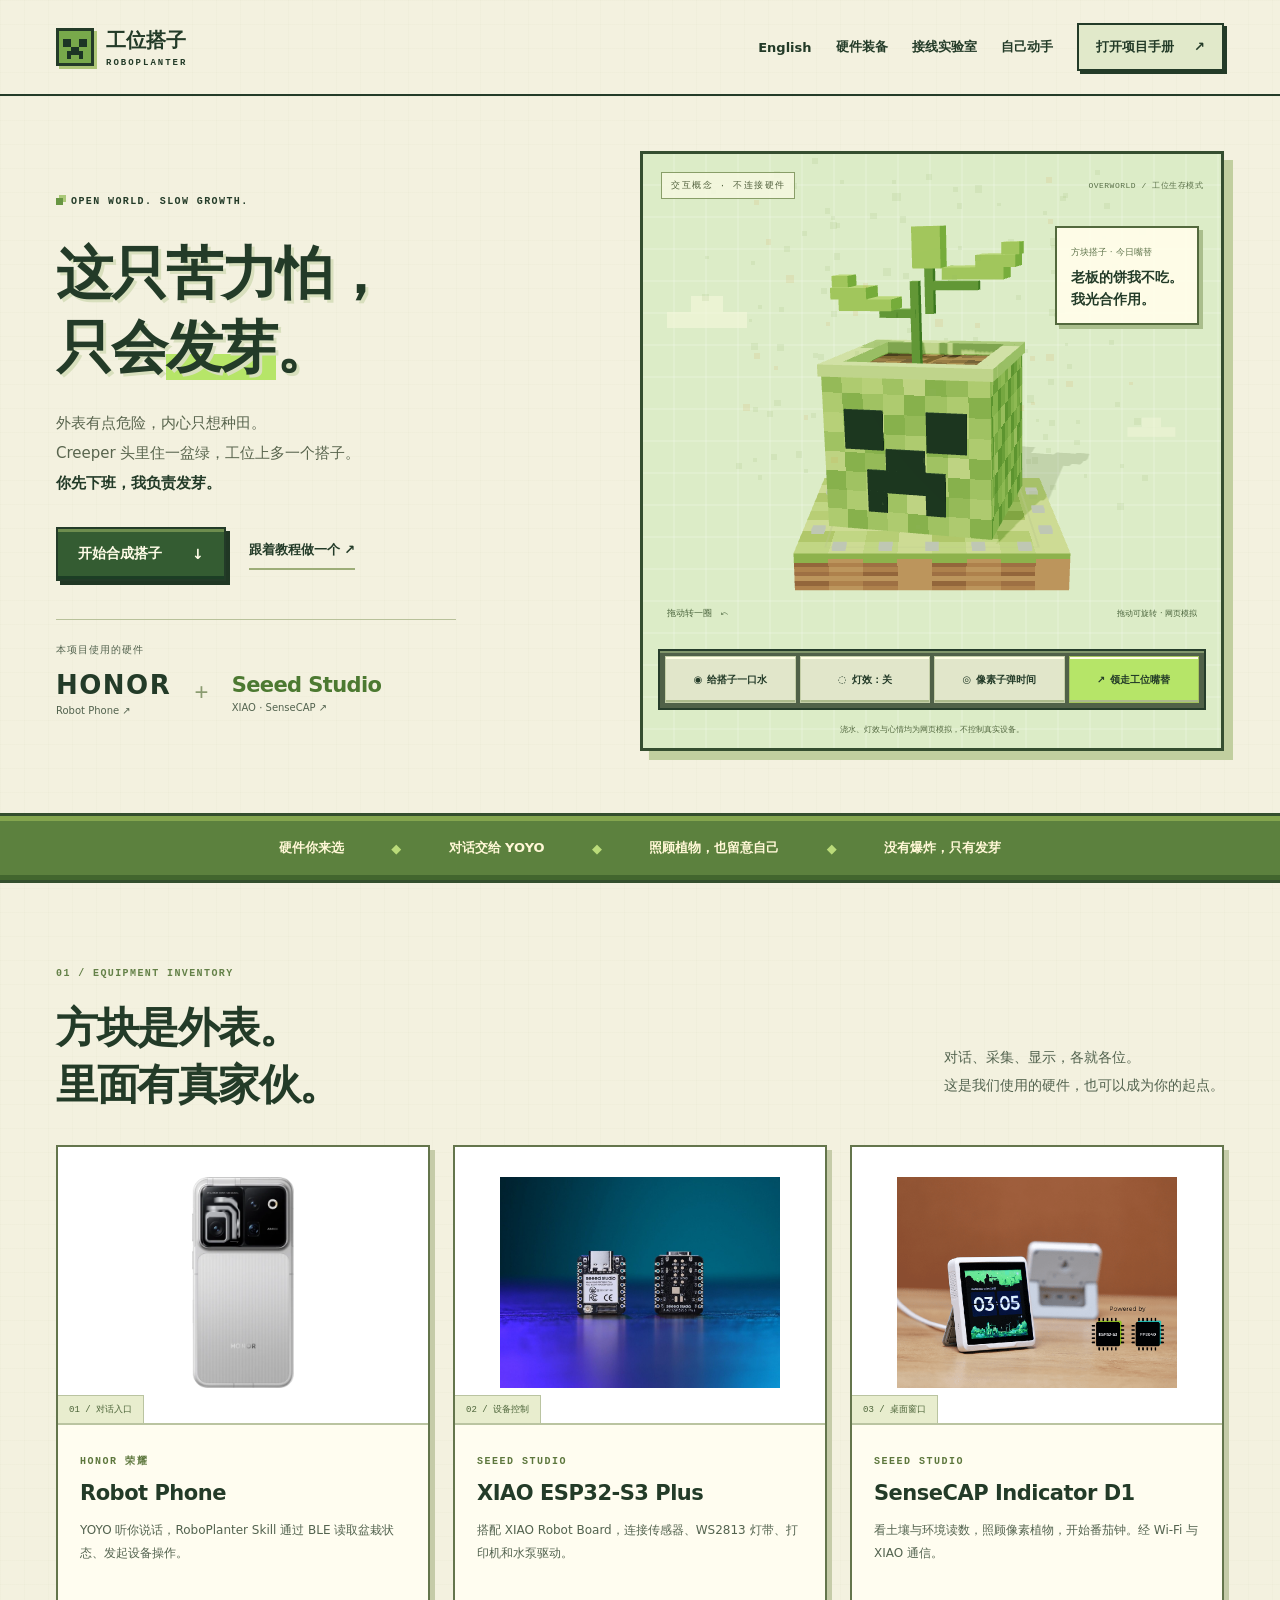
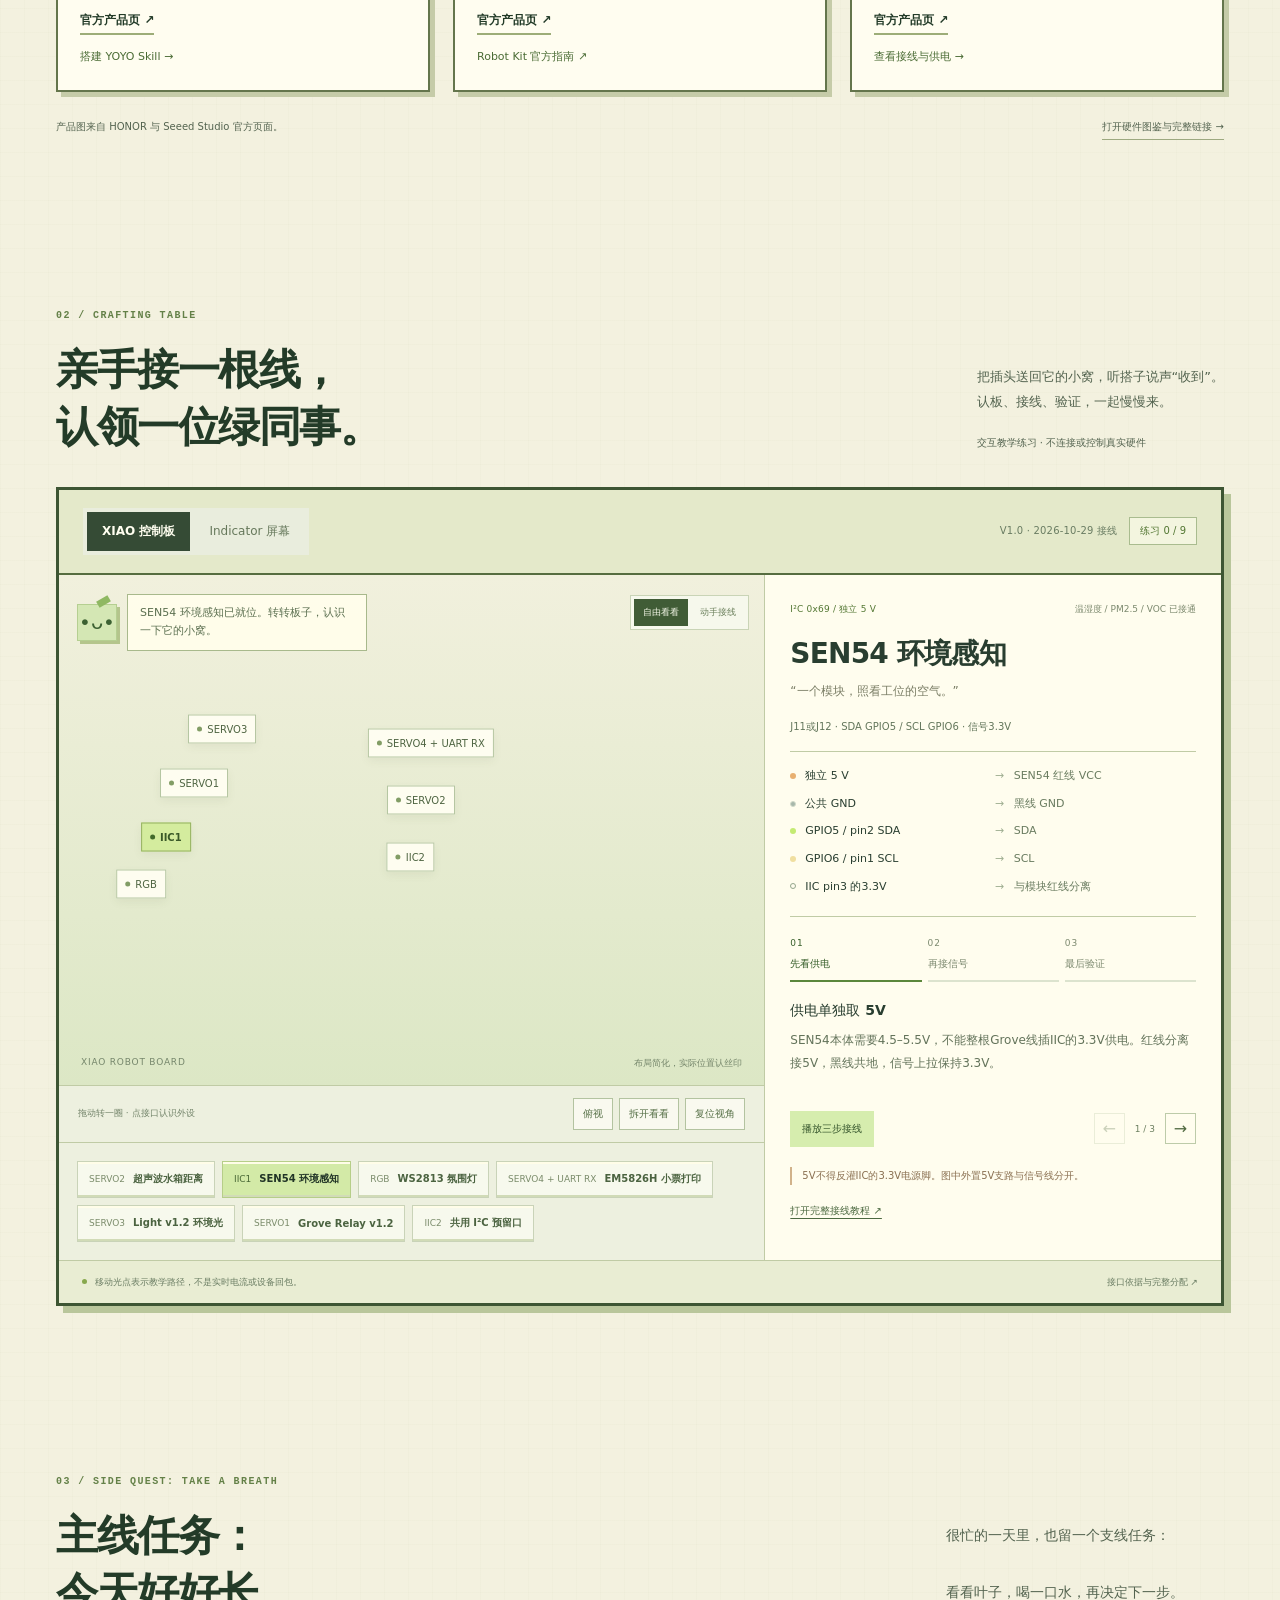
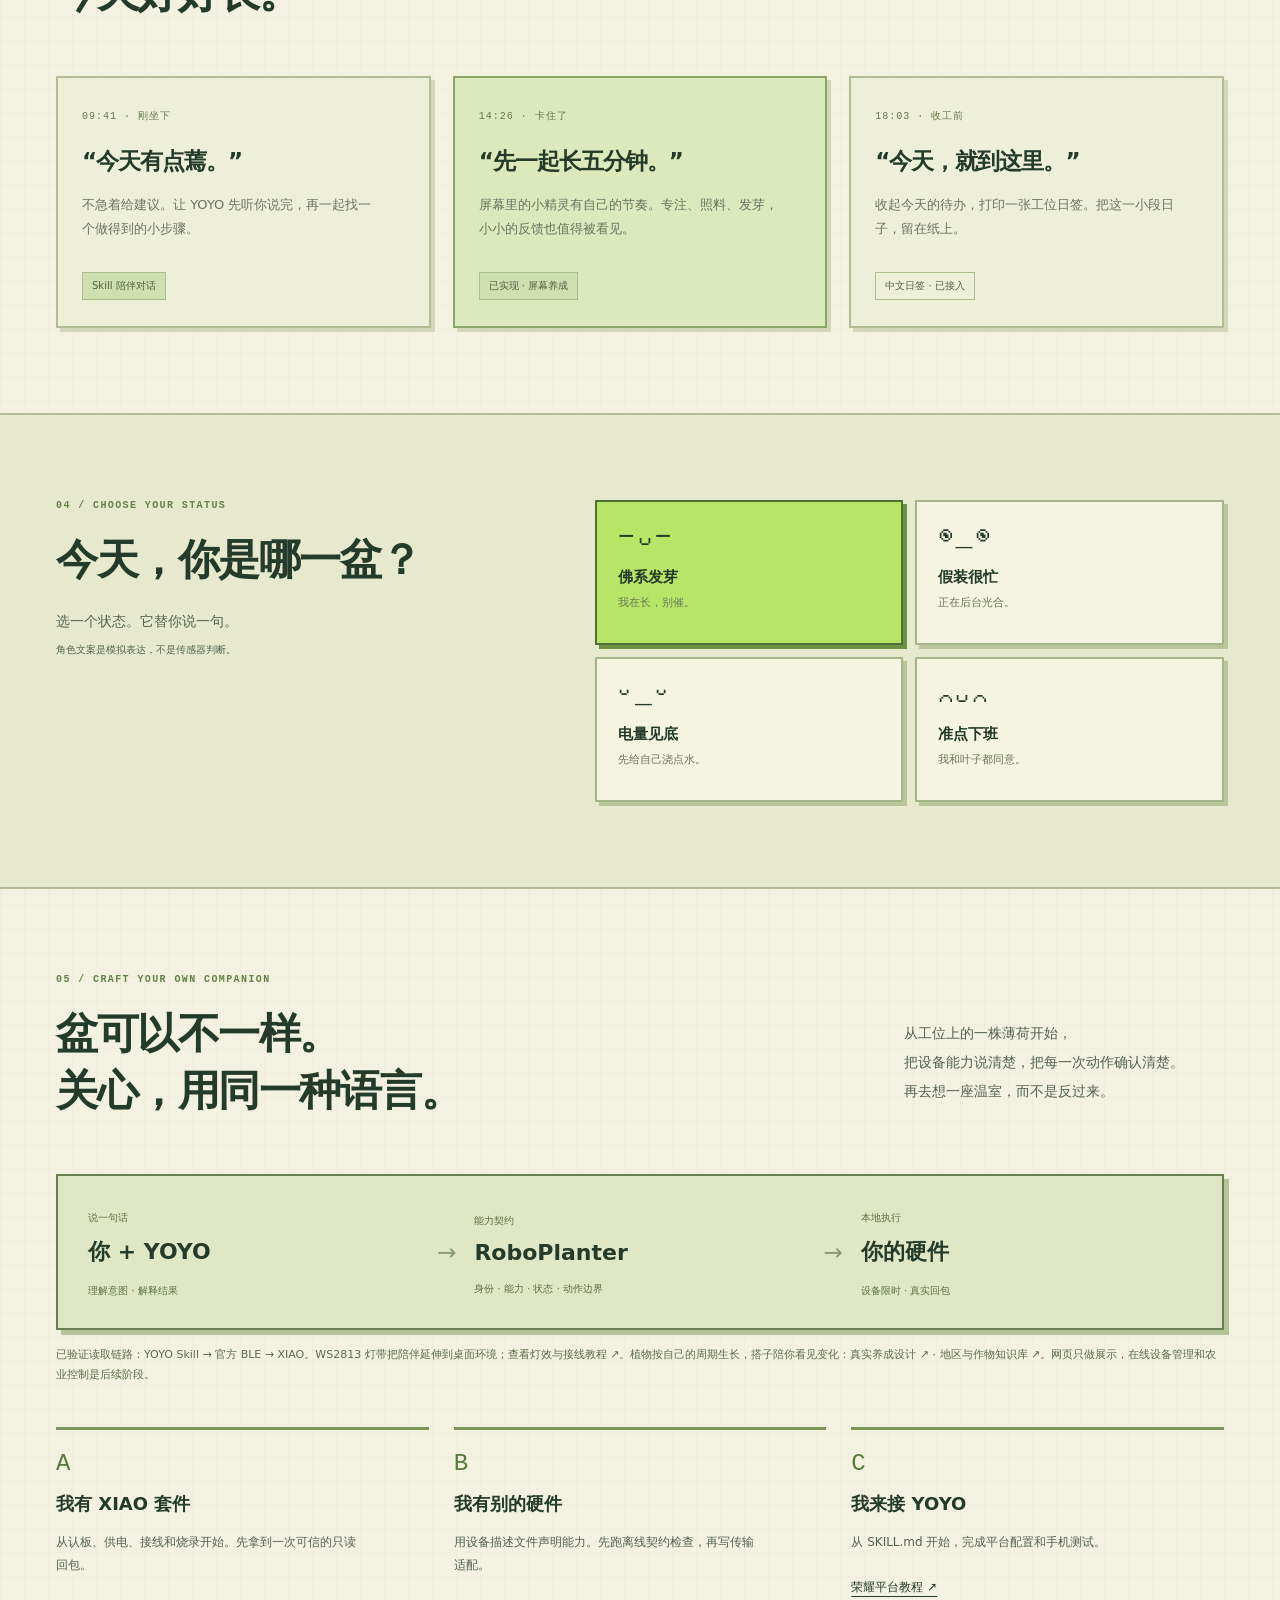
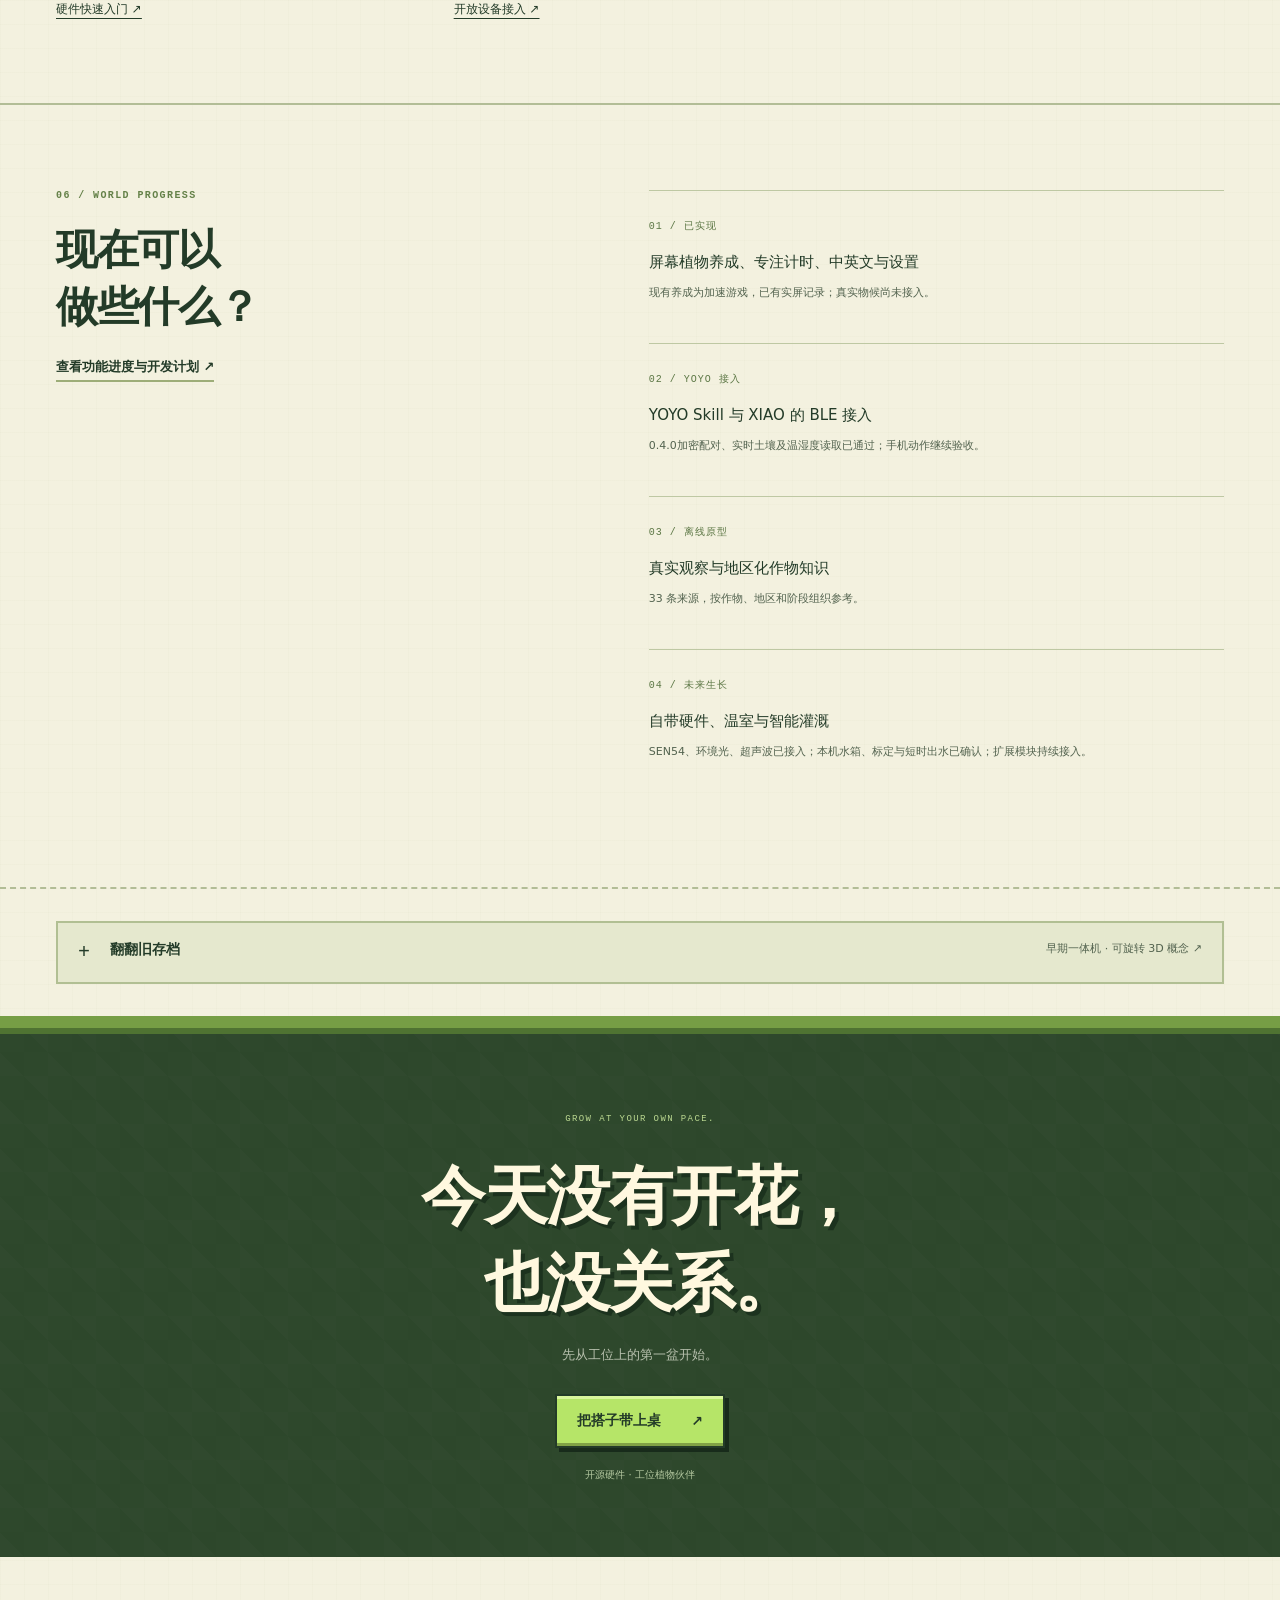
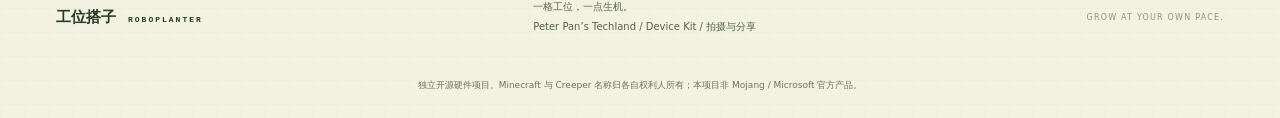
==== commit 6162bb92: "Add English project experience, build handbook and Hackster materials" ====
--- a/web/experience/index.html
+++ b/web/experience/index.html
@@ -14,6 +14,8 @@
   <meta property="og:type" content="website">
   <meta property="og:url" content="https://peterpanstechland.github.io/roboplanter/">
   <title>工位搭子 RoboPlanter — 这只苦力怕，只会发芽。</title>
+  <link rel="alternate" hreflang="en" href="https://peterpanstechland.github.io/roboplanter/en/">
+  <link rel="alternate" hreflang="zh-Hans" href="https://peterpanstechland.github.io/roboplanter/">
   <link rel="icon" href="./assets/creeper-sprout.svg" type="image/svg+xml">
   <link rel="stylesheet" href="./style.css?v=20261025-model">
   <link rel="stylesheet" href="./product-model.css?v=20261025-model">
@@ -24,7 +26,7 @@
   <a class="skip" href="#main">跳到内容</a>
   <header class="nav">
     <a class="brand" href="./" aria-label="工位搭子首页"><span class="brandmark creeper-face" aria-hidden="true"></span><span>工位搭子<small>ROBOPLANTER</small></span></a>
-    <nav aria-label="主导航"><a href="#hardware">硬件装备</a><a href="#wiring-lab">接线实验室</a><a href="#build">自己动手</a><a class="nav-doc" href="/docs/projects/2026/roboplanter/">打开项目手册 <span aria-hidden="true">↗</span></a></nav>
+    <nav aria-label="主导航"><a href="./en/" lang="en" hreflang="en" aria-label="Read in English">English</a><a href="#hardware">硬件装备</a><a href="#wiring-lab">接线实验室</a><a href="#build">自己动手</a><a class="nav-doc" href="/zh-Hans/docs/projects/2026/roboplanter/">打开项目手册 <span aria-hidden="true">↗</span></a></nav>
   </header>
   <main id="main">
     <section class="hero" aria-labelledby="hero-title">
@@ -32,7 +34,7 @@
         <p class="eyebrow"><span class="live-dot"></span> OPEN WORLD. SLOW GROWTH.</p>
         <h1 id="hero-title">这只苦力怕，<br>只会<span class="sprout-word">发芽</span>。</h1>
         <p class="intro">外表有点危险，内心只想种田。<br>Creeper 头里住一盆绿，工位上多一个搭子。<br><strong>你先下班，我负责发芽。</strong></p>
-        <div class="hero-actions"><a class="button dark" href="#wiring-lab">开始合成搭子 <span aria-hidden="true">↓</span></a><a class="text-link" href="/docs/projects/2026/roboplanter/hardware-quickstart">跟着教程做一个 ↗</a></div>
+        <div class="hero-actions"><a class="button dark" href="#wiring-lab">开始合成搭子 <span aria-hidden="true">↓</span></a><a class="text-link" href="/zh-Hans/docs/projects/2026/roboplanter/hardware-quickstart">跟着教程做一个 ↗</a></div>
         <div class="built-with"><span class="built-label">本项目使用的硬件</span><div><a href="https://www.honor.com/cn/phones/honor-robot-phone/" target="_blank" rel="noopener"><b>HONOR</b><small>Robot Phone ↗</small></a><span class="built-plus" aria-hidden="true">+</span><a href="https://www.seeedstudio.com/" target="_blank" rel="noopener"><b class="seeed-word">Seeed Studio</b><small>XIAO · SenseCAP ↗</small></a></div></div>
       </div>
       <div class="experience" id="experience">
@@ -53,11 +55,11 @@
     <section class="hardware-section section" id="hardware" aria-labelledby="hardware-title">
       <div class="hardware-heading"><div><div class="section-kicker">01 / EQUIPMENT INVENTORY</div><h2 id="hardware-title">方块是外表。<br>里面有真家伙。</h2></div><p>对话、采集、显示，各就各位。<br>这是我们使用的硬件，也可以成为你的起点。</p></div>
       <div class="hardware-grid">
-        <article class="hardware-card"><a class="hardware-image" href="https://www.honor.com/cn/phones/honor-robot-phone/" target="_blank" rel="noopener" aria-label="查看荣耀 Robot Phone 官方产品页"><img src="./assets/hardware/honor-robot-phone.webp" width="800" height="600" loading="lazy" decoding="async" alt="荣耀 Robot Phone 官方产品图，展示银色机身背面与收纳状态的云台摄像头"><span class="item-number">01 / 对话入口</span></a><div class="hardware-info"><span class="hardware-maker">HONOR 荣耀</span><h3>Robot Phone</h3><p>YOYO 听你说话，RoboPlanter Skill 通过 BLE 读取盆栽状态、发起设备操作。</p><a class="text-link" href="https://www.honor.com/cn/phones/honor-robot-phone/" target="_blank" rel="noopener">官方产品页 ↗</a><a class="hardware-guide" href="/docs/projects/2026/roboplanter/honor-platform">搭建 YOYO Skill →</a></div></article>
+        <article class="hardware-card"><a class="hardware-image" href="https://www.honor.com/cn/phones/honor-robot-phone/" target="_blank" rel="noopener" aria-label="查看荣耀 Robot Phone 官方产品页"><img src="./assets/hardware/honor-robot-phone.webp" width="800" height="600" loading="lazy" decoding="async" alt="荣耀 Robot Phone 官方产品图，展示银色机身背面与收纳状态的云台摄像头"><span class="item-number">01 / 对话入口</span></a><div class="hardware-info"><span class="hardware-maker">HONOR 荣耀</span><h3>Robot Phone</h3><p>YOYO 听你说话，RoboPlanter Skill 通过 BLE 读取盆栽状态、发起设备操作。</p><a class="text-link" href="https://www.honor.com/cn/phones/honor-robot-phone/" target="_blank" rel="noopener">官方产品页 ↗</a><a class="hardware-guide" href="/zh-Hans/docs/projects/2026/roboplanter/honor-platform">搭建 YOYO Skill →</a></div></article>
         <article class="hardware-card"><a class="hardware-image" href="https://www.seeedstudio.com/Seeed-Studio-XIAO-ESP32S3-Plus-p-6361.html" target="_blank" rel="noopener" aria-label="查看 Seeed XIAO ESP32-S3 Plus 官方产品页"><img src="./assets/hardware/xiao-esp32s3-plus.jpg" width="800" height="600" loading="lazy" decoding="async" alt="Seeed Studio XIAO ESP32-S3 Plus 开发板官方产品图"><span class="item-number">02 / 设备控制</span></a><div class="hardware-info"><span class="hardware-maker">SEEED STUDIO</span><h3>XIAO ESP32-S3 Plus</h3><p>搭配 XIAO Robot Board，连接传感器、WS2813 灯带、打印机和水泵驱动。</p><a class="text-link" href="https://www.seeedstudio.com/Seeed-Studio-XIAO-ESP32S3-Plus-p-6361.html" target="_blank" rel="noopener">官方产品页 ↗</a><a class="hardware-guide" href="https://seeedstudio.feishu.cn/wiki/GSUEwlzdeidjCakyywNcz1dknJc" target="_blank" rel="noopener">Robot Kit 官方指南 ↗</a></div></article>
-        <article class="hardware-card"><a class="hardware-image" href="https://www.seeedstudio.com/SenseCAP-Indicator-D1-p-5643.html" target="_blank" rel="noopener" aria-label="查看 Seeed SenseCAP Indicator D1 官方产品页"><img src="./assets/hardware/sensecap-indicator-d1.png" width="800" height="600" loading="lazy" decoding="async" alt="Seeed Studio SenseCAP Indicator D1 四英寸触摸屏官方产品图"><span class="item-number">03 / 桌面窗口</span></a><div class="hardware-info"><span class="hardware-maker">SEEED STUDIO</span><h3>SenseCAP Indicator D1</h3><p>看土壤与环境读数，照顾像素植物，开始番茄钟。经 Wi-Fi 与 XIAO 通信。</p><a class="text-link" href="https://www.seeedstudio.com/SenseCAP-Indicator-D1-p-5643.html" target="_blank" rel="noopener">官方产品页 ↗</a><a class="hardware-guide" href="/docs/projects/2026/roboplanter/hardware-wiring">查看接线与供电 →</a></div></article>
+        <article class="hardware-card"><a class="hardware-image" href="https://www.seeedstudio.com/SenseCAP-Indicator-D1-p-5643.html" target="_blank" rel="noopener" aria-label="查看 Seeed SenseCAP Indicator D1 官方产品页"><img src="./assets/hardware/sensecap-indicator-d1.png" width="800" height="600" loading="lazy" decoding="async" alt="Seeed Studio SenseCAP Indicator D1 四英寸触摸屏官方产品图"><span class="item-number">03 / 桌面窗口</span></a><div class="hardware-info"><span class="hardware-maker">SEEED STUDIO</span><h3>SenseCAP Indicator D1</h3><p>看土壤与环境读数，照顾像素植物，开始番茄钟。经 Wi-Fi 与 XIAO 通信。</p><a class="text-link" href="https://www.seeedstudio.com/SenseCAP-Indicator-D1-p-5643.html" target="_blank" rel="noopener">官方产品页 ↗</a><a class="hardware-guide" href="/zh-Hans/docs/projects/2026/roboplanter/hardware-wiring">查看接线与供电 →</a></div></article>
       </div>
-      <div class="inventory-note"><p>产品图来自 HONOR 与 Seeed Studio 官方页面。</p><a href="/docs/projects/2026/roboplanter/hardware-catalog">打开硬件图鉴与完整链接 →</a></div>
+      <div class="inventory-note"><p>产品图来自 HONOR 与 Seeed Studio 官方页面。</p><a href="/zh-Hans/docs/projects/2026/roboplanter/hardware-catalog">打开硬件图鉴与完整链接 →</a></div>
     </section>
     <section class="wiring-section section" id="wiring-lab" aria-labelledby="wiring-title">
       <div class="wiring-heading"><div><div class="section-kicker">02 / CRAFTING TABLE</div><h2 id="wiring-title">亲手接一根线，<br>认领一位绿同事。</h2></div><div class="wiring-lead"><p>把插头送回它的小窝，听搭子说声“收到”。<br>认板、接线、验证，一起慢慢来。</p><span>交互教学练习 · 不连接或控制真实硬件</span></div></div>
@@ -83,12 +85,12 @@
             <p class="wiring-port-address" id="wiring-port-address"></p>
             <ul class="wiring-pin-list" id="wiring-pin-list" aria-label="信号与供电分配"></ul>
             <div class="wiring-tutorial"><div class="wiring-step-tabs" role="group" aria-label="接线教学步骤"><button type="button" data-wiring-step="0" aria-pressed="true"><span>01</span>先看供电</button><button type="button" data-wiring-step="1" aria-pressed="false"><span>02</span>再接信号</button><button type="button" data-wiring-step="2" aria-pressed="false"><span>03</span>最后验证</button></div><div class="wiring-step-copy" aria-live="polite"><strong id="wiring-step-title"></strong><p id="wiring-step-text"></p></div><div class="wiring-playback"><button type="button" id="wiring-play" aria-pressed="false">播放三步接线</button><div><button type="button" id="wiring-prev" aria-label="上一步">←</button><span id="wiring-step-count">1 / 3</span><button type="button" id="wiring-next" aria-label="下一步">→</button></div></div></div>
-            <p class="wiring-caution" id="wiring-caution"></p><a class="wiring-doc-link" id="wiring-doc-link" href="/docs/projects/2026/roboplanter/hardware-quickstart">打开完整接线教程 ↗</a>
+            <p class="wiring-caution" id="wiring-caution"></p><a class="wiring-doc-link" id="wiring-doc-link" href="/zh-Hans/docs/projects/2026/roboplanter/hardware-quickstart">打开完整接线教程 ↗</a>
           </aside>
         </div>
-        <div class="wiring-footnote"><p><span class="wiring-pulse-dot" aria-hidden="true"></span>移动光点表示教学路径，不是实时电流或设备回包。</p><a href="/docs/projects/2026/roboplanter/hardware-wiring" target="_blank" rel="noopener">接口依据与完整分配 ↗</a></div>
+        <div class="wiring-footnote"><p><span class="wiring-pulse-dot" aria-hidden="true"></span>移动光点表示教学路径，不是实时电流或设备回包。</p><a href="/zh-Hans/docs/projects/2026/roboplanter/hardware-wiring" target="_blank" rel="noopener">接口依据与完整分配 ↗</a></div>
       </div>
-      <noscript><p>互动教学需要 JavaScript。请阅读<a href="/docs/projects/2026/roboplanter/hardware-quickstart">硬件接线教程</a>查看完整分配。</p></noscript>
+      <noscript><p>互动教学需要 JavaScript。请阅读<a href="/zh-Hans/docs/projects/2026/roboplanter/hardware-quickstart">硬件接线教程</a>查看完整分配。</p></noscript>
     </section>
     <section class="story section" id="why" aria-labelledby="why-title">
       <div class="section-kicker">03 / SIDE QUEST: TAKE A BREATH</div>
@@ -116,15 +118,15 @@
         <div class="arch-node"><span>能力契约</span><strong>RoboPlanter</strong><small>身份 · 能力 · 状态 · 动作边界</small></div><span class="arch-arrow" aria-hidden="true">→</span>
         <div class="arch-node"><span>本地执行</span><strong>你的硬件</strong><small>设备限时 · 真实回包</small></div>
       </div>
-      <p class="arch-caption">已验证读取链路：YOYO Skill → 官方 BLE → XIAO。WS2813 灯带把陪伴延伸到桌面环境；<a href="/docs/projects/2026/roboplanter/ws2812-lighting">查看灯效与接线教程 ↗</a>。植物按自己的周期生长，搭子陪你看见变化：<a href="/docs/projects/2026/roboplanter/plant-companion">真实养成设计 ↗</a> · <a href="/docs/projects/2026/roboplanter/crop-knowledge">地区与作物知识库 ↗</a>。网页只做展示，在线设备管理和农业控制是后续阶段。</p>
+      <p class="arch-caption">已验证读取链路：YOYO Skill → 官方 BLE → XIAO。WS2813 灯带把陪伴延伸到桌面环境；<a href="/zh-Hans/docs/projects/2026/roboplanter/ws2812-lighting">查看灯效与接线教程 ↗</a>。植物按自己的周期生长，搭子陪你看见变化：<a href="/zh-Hans/docs/projects/2026/roboplanter/plant-companion">真实养成设计 ↗</a> · <a href="/zh-Hans/docs/projects/2026/roboplanter/crop-knowledge">地区与作物知识库 ↗</a>。网页只做展示，在线设备管理和农业控制是后续阶段。</p>
       <div class="build-routes">
-        <a href="/docs/projects/2026/roboplanter/hardware-quickstart"><span class="route-num">A</span><h3>我有 XIAO 套件</h3><p>从认板、供电、接线和烧录开始。先拿到一次可信的只读回包。</p><span class="route-link">硬件快速入门 ↗</span></a>
-        <a href="/docs/projects/2026/roboplanter/device-platform"><span class="route-num">B</span><h3>我有别的硬件</h3><p>用设备描述文件声明能力。先跑离线契约检查，再写传输适配。</p><span class="route-link">开放设备接入 ↗</span></a>
-        <a href="/docs/projects/2026/roboplanter/honor-platform"><span class="route-num">C</span><h3>我来接 YOYO</h3><p>从 SKILL.md 开始，完成平台配置和手机测试。</p><span class="route-link">荣耀平台教程 ↗</span></a>
+        <a href="/zh-Hans/docs/projects/2026/roboplanter/hardware-quickstart"><span class="route-num">A</span><h3>我有 XIAO 套件</h3><p>从认板、供电、接线和烧录开始。先拿到一次可信的只读回包。</p><span class="route-link">硬件快速入门 ↗</span></a>
+        <a href="/zh-Hans/docs/projects/2026/roboplanter/device-platform"><span class="route-num">B</span><h3>我有别的硬件</h3><p>用设备描述文件声明能力。先跑离线契约检查，再写传输适配。</p><span class="route-link">开放设备接入 ↗</span></a>
+        <a href="/zh-Hans/docs/projects/2026/roboplanter/honor-platform"><span class="route-num">C</span><h3>我来接 YOYO</h3><p>从 SKILL.md 开始，完成平台配置和手机测试。</p><span class="route-link">荣耀平台教程 ↗</span></a>
       </div>
     </section>
     <section class="truth-section section" aria-labelledby="truth-title">
-      <div><div class="section-kicker">06 / WORLD PROGRESS</div><h2 id="truth-title">现在可以<br>做些什么？</h2><a class="text-link" href="/docs/projects/2026/roboplanter/roadmap-evidence">查看功能进度与开发计划 ↗</a></div>
+      <div><div class="section-kicker">06 / WORLD PROGRESS</div><h2 id="truth-title">现在可以<br>做些什么？</h2><a class="text-link" href="/zh-Hans/docs/projects/2026/roboplanter/roadmap-evidence">查看功能进度与开发计划 ↗</a></div>
       <div class="progress-list"><div><span class="progress-code">01 / 已实现</span><p>屏幕植物养成、专注计时、中英文与设置<br><small>现有养成为加速游戏，已有实屏记录；真实物候尚未接入。</small></p></div><div><span class="progress-code">02 / YOYO 接入</span><p>YOYO Skill 与 XIAO 的 BLE 接入<br><small>0.4.0加密配对、实时土壤及温湿度读取已通过；手机动作继续验收。</small></p></div><div><span class="progress-code">03 / 离线原型</span><p>真实观察与地区化作物知识<br><small>33 条来源，按作物、地区和阶段组织参考。</small></p></div><div><span class="progress-code">04 / 未来生长</span><p>自带硬件、温室与智能灌溉<br><small>SEN54、环境光、超声波已接入；本机水箱、标定与短时出水已确认；扩展模块持续接入。</small></p></div></div>
     </section>
     <details class="design-archive section" id="all-in-one"><summary>翻翻旧存档 <span>早期一体机 · 可旋转 3D 概念 ↗</span></summary>
@@ -148,9 +150,9 @@
       </div>
     </div>
     </details>
-    <section class="closing"><span class="closing-label">GROW AT YOUR OWN PACE.</span><h2>今天没有开花，<br>也没关系。</h2><p>先从工位上的第一盆开始。</p><a href="/docs/projects/2026/roboplanter/" class="button lime">把搭子带上桌 <span aria-hidden="true">↗</span></a><p class="closing-note">开源硬件 · 工位植物伙伴</p></section>
+    <section class="closing"><span class="closing-label">GROW AT YOUR OWN PACE.</span><h2>今天没有开花，<br>也没关系。</h2><p>先从工位上的第一盆开始。</p><a href="/zh-Hans/docs/projects/2026/roboplanter/" class="button lime">把搭子带上桌 <span aria-hidden="true">↗</span></a><p class="closing-note">开源硬件 · 工位植物伙伴</p></section>
   </main>
-  <footer><a class="brand" href="./">工位搭子 <small>ROBOPLANTER</small></a><p>一格工位，一点生机。<br><a href="/docs/projects/">Peter Pan’s Techland</a> / <a href="./downloads/roboplanter-device-kit.zip" download>Device Kit</a> / <a href="/docs/projects/2026/roboplanter/social-playbook">拍摄与分享</a></p><span>GROW AT YOUR OWN PACE.</span></footer>
+  <footer><a class="brand" href="./">工位搭子 <small>ROBOPLANTER</small></a><p>一格工位，一点生机。<br><a href="/docs/projects/">Peter Pan’s Techland</a> / <a href="./downloads/roboplanter-device-kit.zip" download>Device Kit</a> / <a href="/zh-Hans/docs/projects/2026/roboplanter/social-playbook">拍摄与分享</a></p><span>GROW AT YOUR OWN PACE.</span></footer>
   <p class="fan-note">独立开源硬件项目。Minecraft 与 Creeper 名称归各自权利人所有；本项目非 Mojang / Microsoft 官方产品。</p>
   <dialog id="poster-dialog" aria-labelledby="poster-title"><button class="dialog-close" id="close-poster" aria-label="关闭海报">×</button><div><span class="eyebrow">A LITTLE DESK ENERGY, TO GO.</span><h2 id="poster-title">你的嘴替，已就位。</h2><p>3:4 像素工位卡。保存后分享给也需要一口气的人。</p><p class="dialog-notice">网页角色海报 · 保存后可自行分享</p><button class="button dark" id="download-poster">保存我的工位卡 ↗</button><button class="button" id="download-cover">也来一张横版封面 ↗</button><p id="download-status" role="status"></p></div><canvas id="poster-canvas" width="1200" height="1600" aria-label="工位搭子像素海报预览"></canvas><canvas id="cover-canvas" width="1600" height="900" aria-label="工位搭子横版分享封面预览" hidden></canvas></dialog>
   <noscript><p class="noscript">打开 JavaScript 可以体验互动植物。接线、烧录与 YOYO 教程仍可通过上方项目手册阅读。</p></noscript>
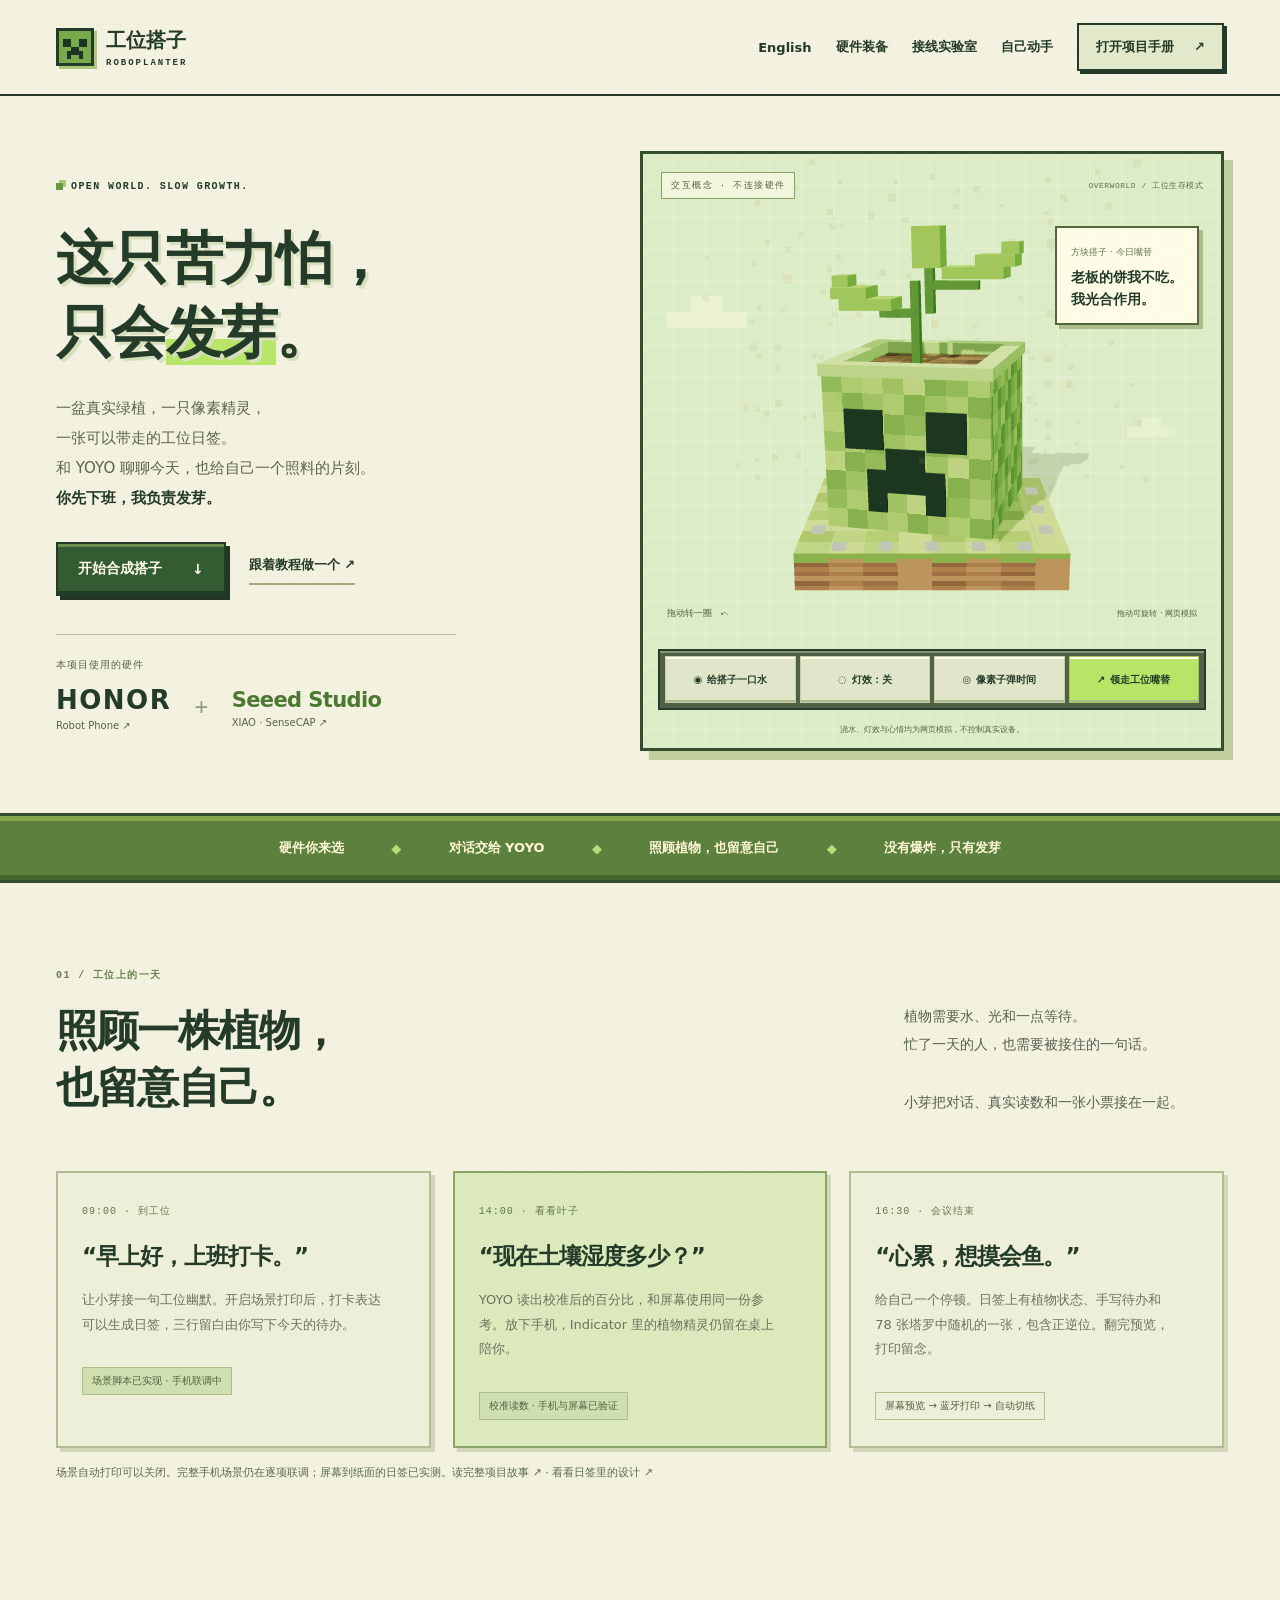
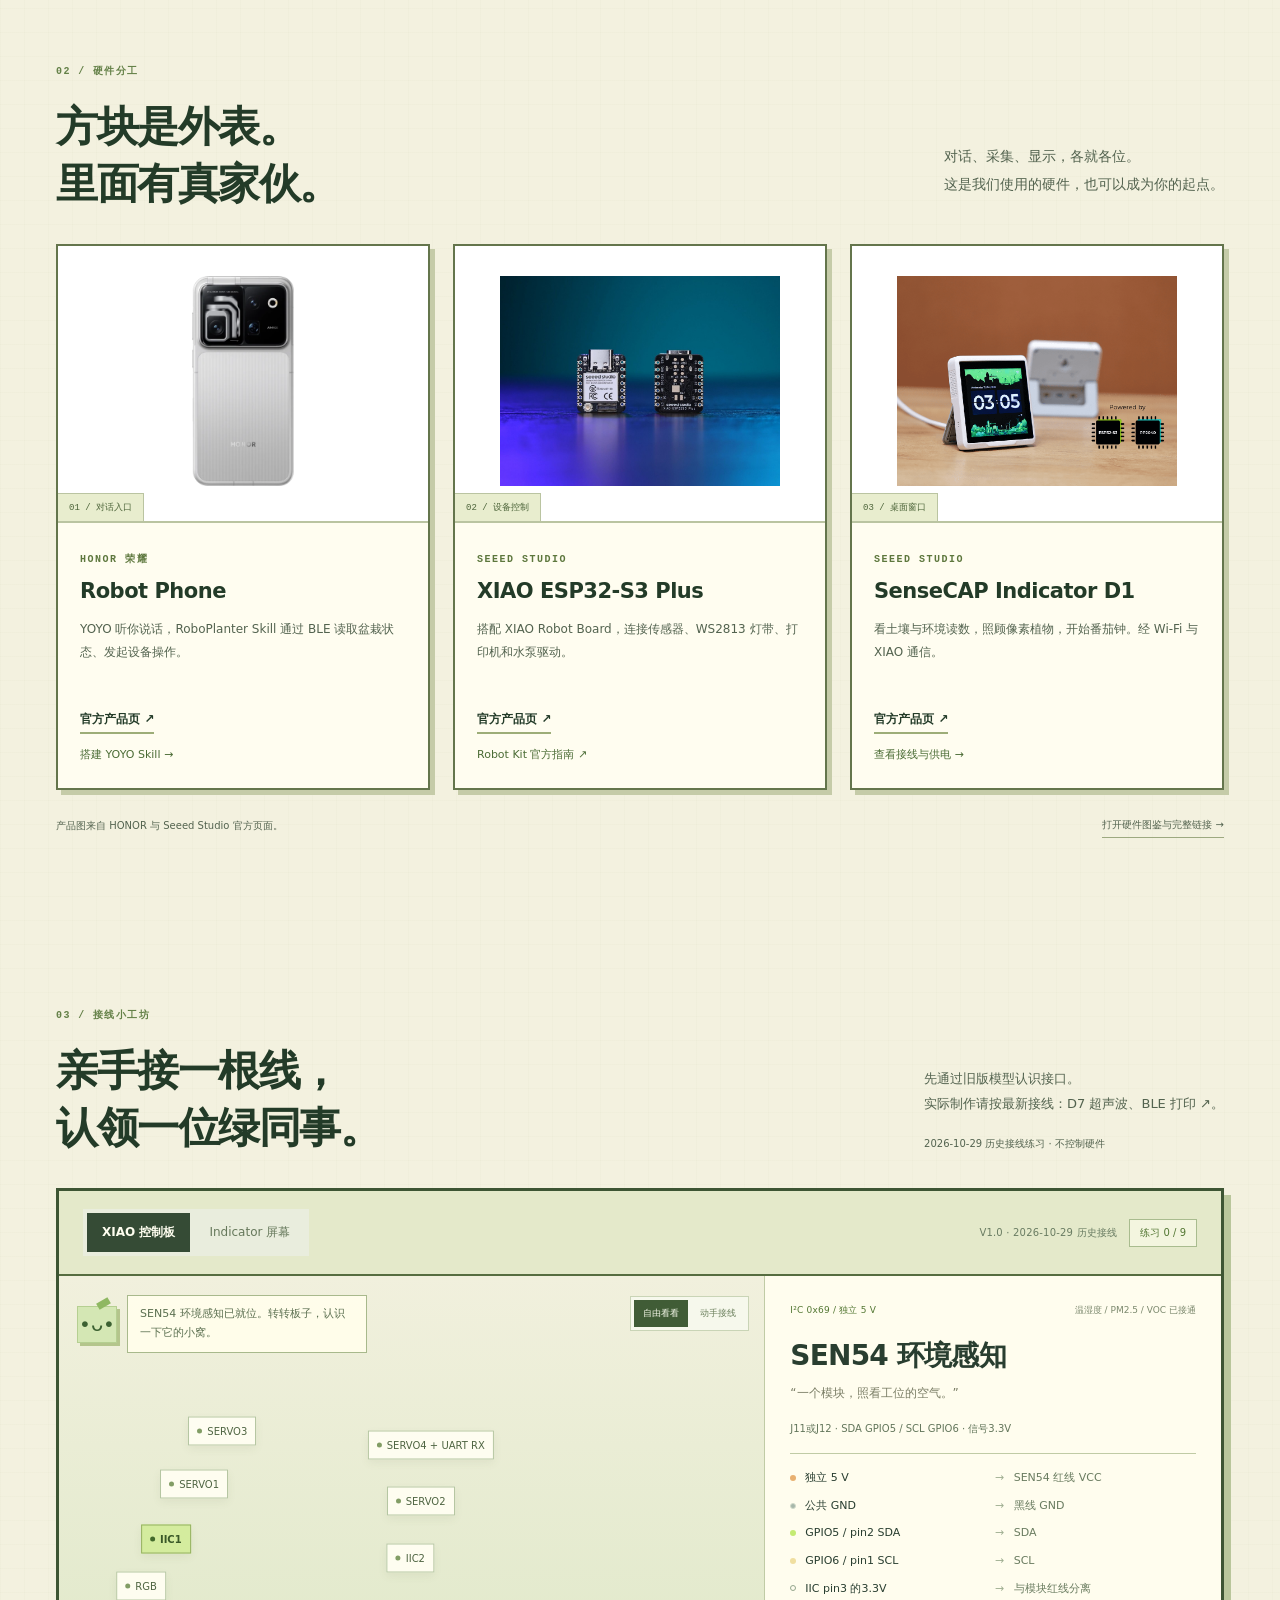
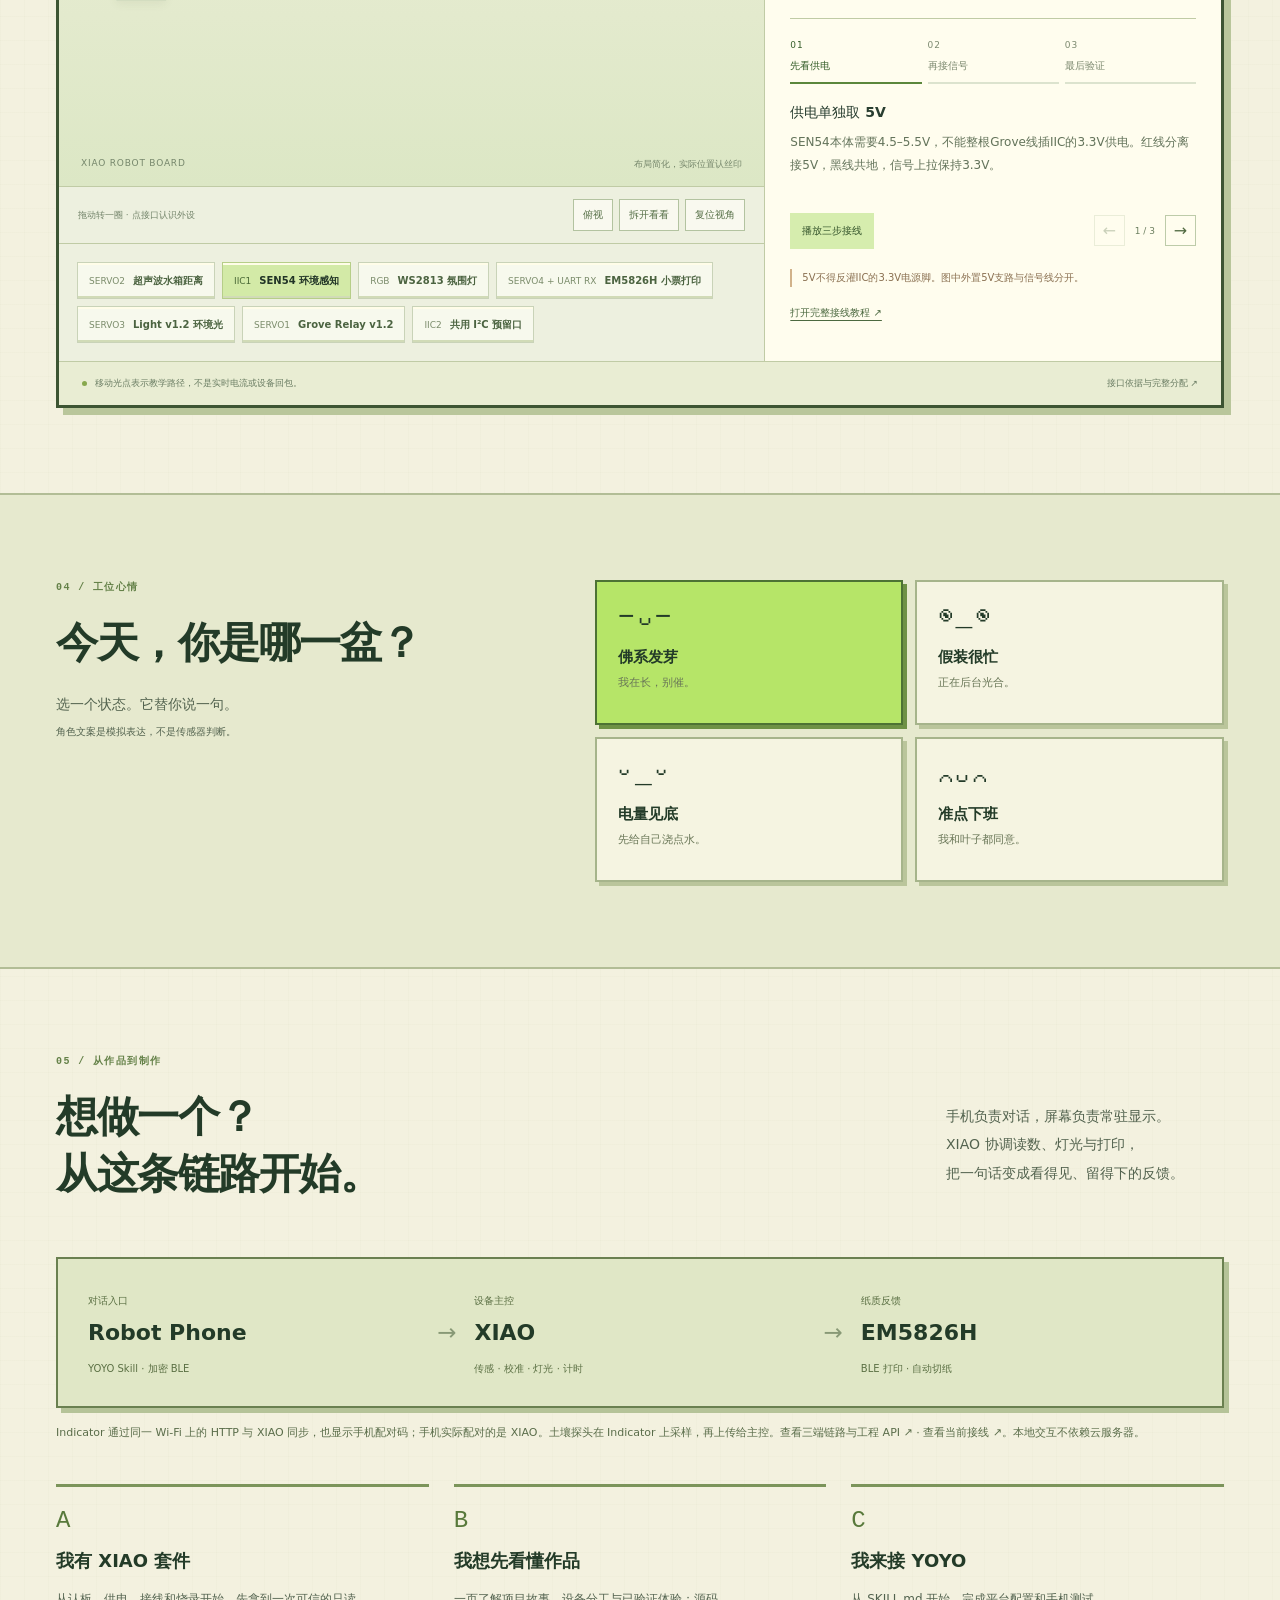
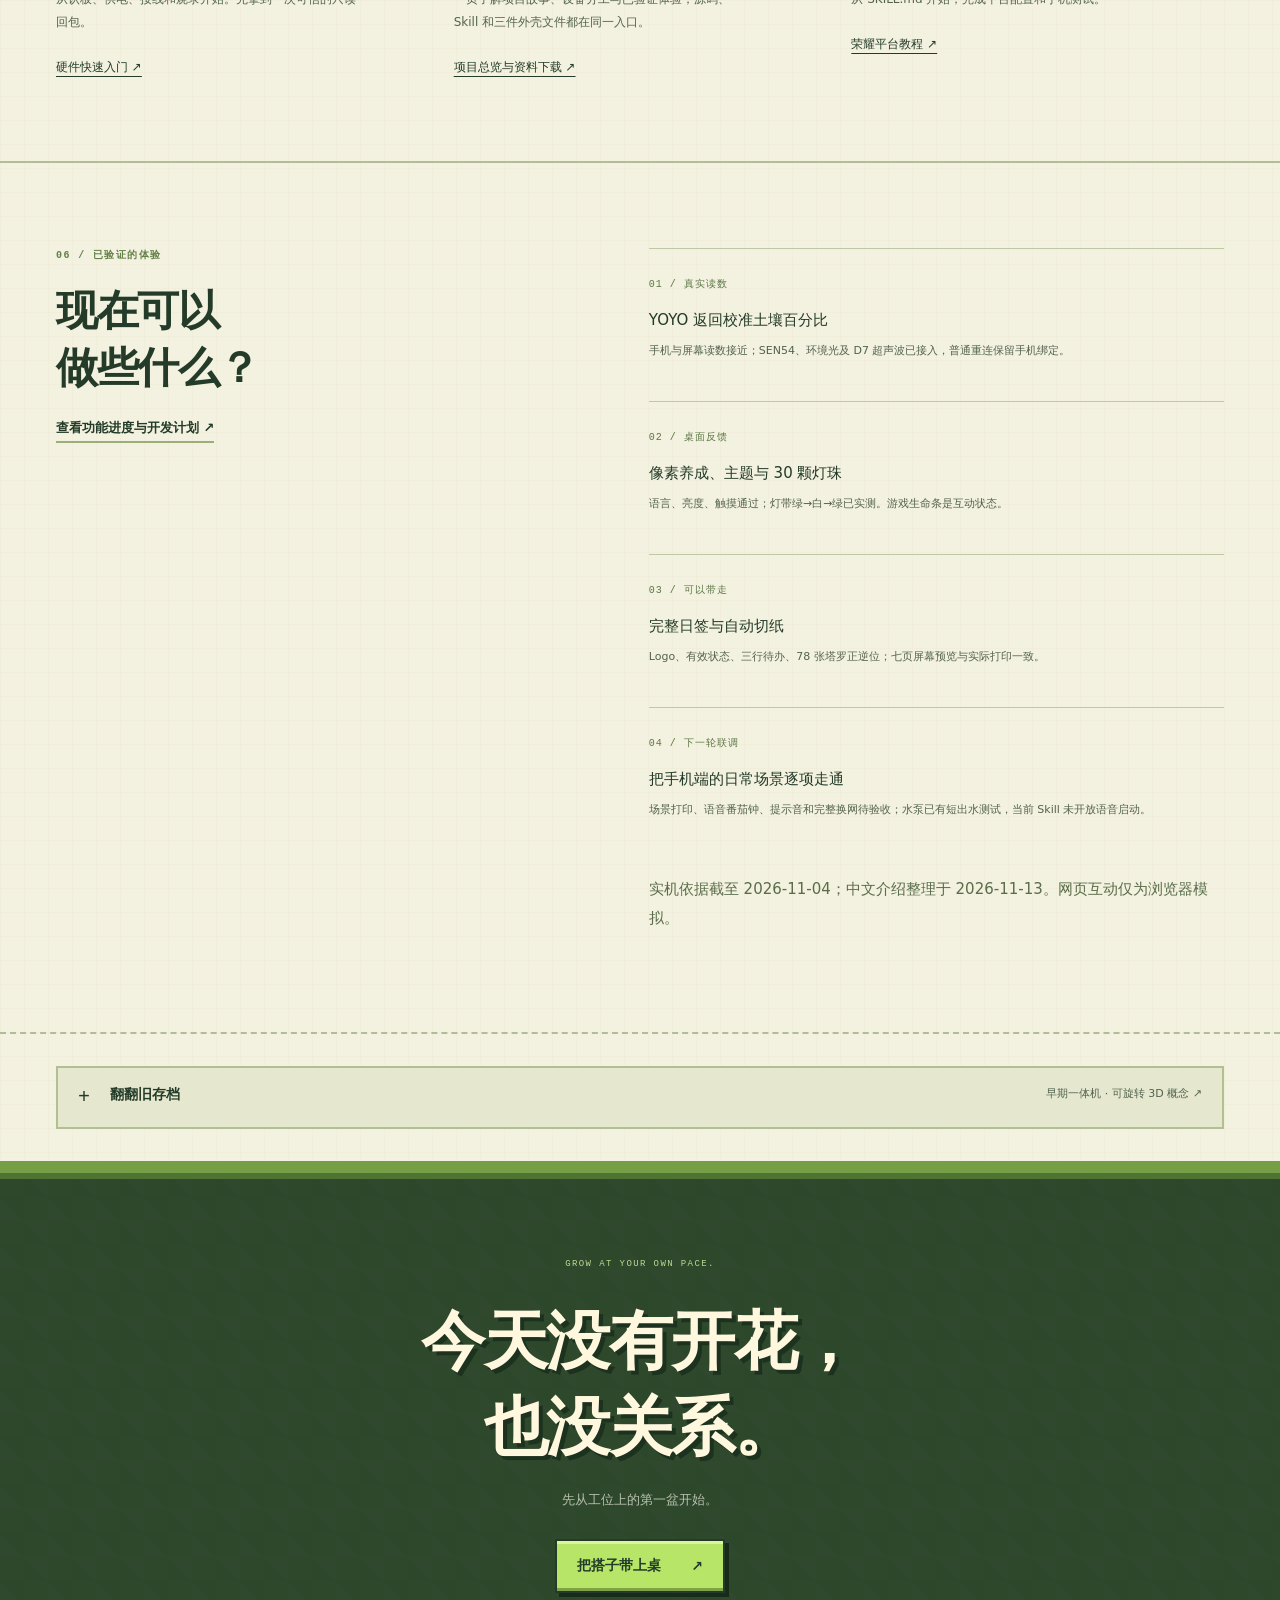
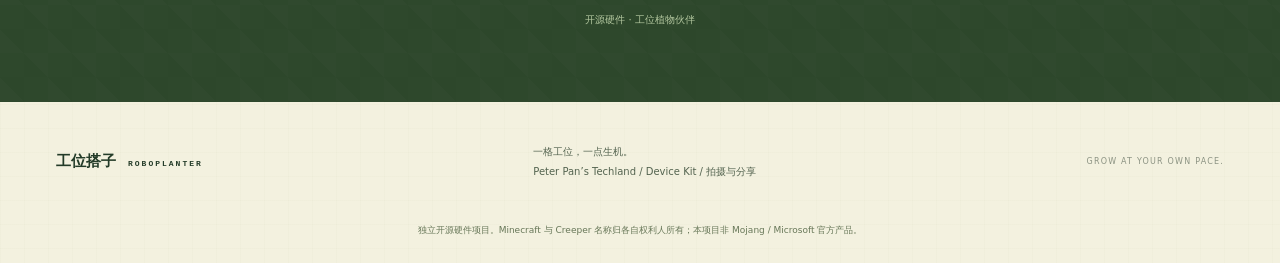
==== commit c7b01c71: "Rewrite Chinese project story and clarify current interaction status" ====
--- a/web/experience/index.html
+++ b/web/experience/index.html
@@ -4,16 +4,16 @@
   <meta charset="utf-8">
   <meta name="viewport" content="width=device-width,initial-scale=1">
   <meta name="theme-color" content="#dcecc7">
-  <meta name="description" content="Creeper 头花盆 × HONOR Robot Phone × Seeed Studio。用 YOYO 说句话，给工位种一个方块搭子。产品实图、互动接线与开源复现教程。">
+  <meta name="description" content="YOYO工位绿植搭子：真实绿植、像素养成与植物塔罗日签。荣耀 Robot Phone 负责对话，XIAO 协调传感与打印，Indicator 让状态留在桌面。附完整 DIY 教程与源码。">
   <meta property="og:title" content="这只苦力怕，只会发芽。｜工位搭子 RoboPlanter">
-  <meta property="og:description" content="Creeper 头花盆 × HONOR Robot Phone × Seeed Studio。用 YOYO 说句话，给工位种一个方块搭子。">
+  <meta property="og:description" content="你先下班，我负责发芽。和 YOYO 聊聊今天，看看真实植物状态，留下一张包含手写待办与 78 张塔罗抽牌的工位日签。">
   <meta property="og:image" content="https://peterpanstechland.github.io/roboplanter/assets/social-cover.png">
   <meta property="og:image:alt" content="Creeper 头花盆的方块插画，HONOR Robot Phone 与 Seeed Studio 硬件项目">
   <meta property="og:image:width" content="1600">
   <meta property="og:image:height" content="900">
   <meta property="og:type" content="website">
   <meta property="og:url" content="https://peterpanstechland.github.io/roboplanter/">
-  <title>工位搭子 RoboPlanter — 这只苦力怕，只会发芽。</title>
+  <title>YOYO工位绿植搭子 RoboPlanter — 你先下班，我负责发芽。</title>
   <link rel="alternate" hreflang="en" href="https://peterpanstechland.github.io/roboplanter/en/">
   <link rel="alternate" hreflang="zh-Hans" href="https://peterpanstechland.github.io/roboplanter/">
   <link rel="icon" href="./assets/creeper-sprout.svg" type="image/svg+xml">
@@ -33,7 +33,7 @@
       <div class="hero-copy">
         <p class="eyebrow"><span class="live-dot"></span> OPEN WORLD. SLOW GROWTH.</p>
         <h1 id="hero-title">这只苦力怕，<br>只会<span class="sprout-word">发芽</span>。</h1>
-        <p class="intro">外表有点危险，内心只想种田。<br>Creeper 头里住一盆绿，工位上多一个搭子。<br><strong>你先下班，我负责发芽。</strong></p>
+        <p class="intro">一盆真实绿植，一只像素精灵，<br>一张可以带走的工位日签。<br>和 YOYO 聊聊今天，也给自己一个照料的片刻。<br><strong>你先下班，我负责发芽。</strong></p>
         <div class="hero-actions"><a class="button dark" href="#wiring-lab">开始合成搭子 <span aria-hidden="true">↓</span></a><a class="text-link" href="/zh-Hans/docs/projects/2026/roboplanter/hardware-quickstart">跟着教程做一个 ↗</a></div>
         <div class="built-with"><span class="built-label">本项目使用的硬件</span><div><a href="https://www.honor.com/cn/phones/honor-robot-phone/" target="_blank" rel="noopener"><b>HONOR</b><small>Robot Phone ↗</small></a><span class="built-plus" aria-hidden="true">+</span><a href="https://www.seeedstudio.com/" target="_blank" rel="noopener"><b class="seeed-word">Seeed Studio</b><small>XIAO · SenseCAP ↗</small></a></div></div>
       </div>
@@ -52,8 +52,18 @@
       </div>
     </section>
     <div class="ticker" aria-label="产品理念"><span>硬件你来选</span><i aria-hidden="true">◆</i><span>对话交给 YOYO</span><i aria-hidden="true">◆</i><span>照顾植物，也留意自己</span><i aria-hidden="true">◆</i><span>没有爆炸，只有发芽</span></div>
+    <section class="story section" id="why" aria-labelledby="why-title">
+      <div class="section-kicker">01 / 工位上的一天</div>
+      <div class="story-heading"><h2 id="why-title">照顾一株植物，<br>也留意自己。</h2><p>植物需要水、光和一点等待。<br>忙了一天的人，也需要被接住的一句话。<br><br>小芽把对话、真实读数和一张小票接在一起。</p></div>
+      <div class="moments">
+        <article class="moment"><span class="moment-time">09:00 · 到工位</span><h3>“早上好，上班打卡。”</h3><p>让小芽接一句工位幽默。开启场景打印后，打卡表达可以生成日签，三行留白由你写下今天的待办。</p><span class="status-pill">场景脚本已实现 · 手机联调中</span></article>
+        <article class="moment green"><span class="moment-time">14:00 · 看看叶子</span><h3>“现在土壤湿度多少？”</h3><p>YOYO 读出校准后的百分比，和屏幕使用同一份参考。放下手机，Indicator 里的植物精灵仍留在桌上陪你。</p><span class="status-pill">校准读数 · 手机与屏幕已验证</span></article>
+        <article class="moment"><span class="moment-time">16:30 · 会议结束</span><h3>“心累，想摸会鱼。”</h3><p>给自己一个停顿。日签上有植物状态、手写待办和 78 张塔罗中随机的一张，包含正逆位。翻完预览，打印留念。</p><span class="status-pill outline">屏幕预览 → 蓝牙打印 → 自动切纸</span></article>
+      </div>
+      <p class="arch-caption">场景自动打印可以关闭。完整手机场景仍在逐项联调；屏幕到纸面的日签已实测。<a href="/zh-Hans/docs/projects/2026/roboplanter/product-story">读完整项目故事 ↗</a> · <a href="/zh-Hans/docs/projects/2026/roboplanter/daily-ticket">看看日签里的设计 ↗</a></p>
+    </section>
     <section class="hardware-section section" id="hardware" aria-labelledby="hardware-title">
-      <div class="hardware-heading"><div><div class="section-kicker">01 / EQUIPMENT INVENTORY</div><h2 id="hardware-title">方块是外表。<br>里面有真家伙。</h2></div><p>对话、采集、显示，各就各位。<br>这是我们使用的硬件，也可以成为你的起点。</p></div>
+      <div class="hardware-heading"><div><div class="section-kicker">02 / 硬件分工</div><h2 id="hardware-title">方块是外表。<br>里面有真家伙。</h2></div><p>对话、采集、显示，各就各位。<br>这是我们使用的硬件，也可以成为你的起点。</p></div>
       <div class="hardware-grid">
         <article class="hardware-card"><a class="hardware-image" href="https://www.honor.com/cn/phones/honor-robot-phone/" target="_blank" rel="noopener" aria-label="查看荣耀 Robot Phone 官方产品页"><img src="./assets/hardware/honor-robot-phone.webp" width="800" height="600" loading="lazy" decoding="async" alt="荣耀 Robot Phone 官方产品图，展示银色机身背面与收纳状态的云台摄像头"><span class="item-number">01 / 对话入口</span></a><div class="hardware-info"><span class="hardware-maker">HONOR 荣耀</span><h3>Robot Phone</h3><p>YOYO 听你说话，RoboPlanter Skill 通过 BLE 读取盆栽状态、发起设备操作。</p><a class="text-link" href="https://www.honor.com/cn/phones/honor-robot-phone/" target="_blank" rel="noopener">官方产品页 ↗</a><a class="hardware-guide" href="/zh-Hans/docs/projects/2026/roboplanter/honor-platform">搭建 YOYO Skill →</a></div></article>
         <article class="hardware-card"><a class="hardware-image" href="https://www.seeedstudio.com/Seeed-Studio-XIAO-ESP32S3-Plus-p-6361.html" target="_blank" rel="noopener" aria-label="查看 Seeed XIAO ESP32-S3 Plus 官方产品页"><img src="./assets/hardware/xiao-esp32s3-plus.jpg" width="800" height="600" loading="lazy" decoding="async" alt="Seeed Studio XIAO ESP32-S3 Plus 开发板官方产品图"><span class="item-number">02 / 设备控制</span></a><div class="hardware-info"><span class="hardware-maker">SEEED STUDIO</span><h3>XIAO ESP32-S3 Plus</h3><p>搭配 XIAO Robot Board，连接传感器、WS2813 灯带、打印机和水泵驱动。</p><a class="text-link" href="https://www.seeedstudio.com/Seeed-Studio-XIAO-ESP32S3-Plus-p-6361.html" target="_blank" rel="noopener">官方产品页 ↗</a><a class="hardware-guide" href="https://seeedstudio.feishu.cn/wiki/GSUEwlzdeidjCakyywNcz1dknJc" target="_blank" rel="noopener">Robot Kit 官方指南 ↗</a></div></article>
@@ -62,7 +72,7 @@
       <div class="inventory-note"><p>产品图来自 HONOR 与 Seeed Studio 官方页面。</p><a href="/zh-Hans/docs/projects/2026/roboplanter/hardware-catalog">打开硬件图鉴与完整链接 →</a></div>
     </section>
     <section class="wiring-section section" id="wiring-lab" aria-labelledby="wiring-title">
-      <div class="wiring-heading"><div><div class="section-kicker">02 / CRAFTING TABLE</div><h2 id="wiring-title">亲手接一根线，<br>认领一位绿同事。</h2></div><div class="wiring-lead"><p>把插头送回它的小窝，听搭子说声“收到”。<br>认板、接线、验证，一起慢慢来。</p><span>交互教学练习 · 不连接或控制真实硬件</span></div></div>
+      <div class="wiring-heading"><div><div class="section-kicker">03 / 接线小工坊</div><h2 id="wiring-title">亲手接一根线，<br>认领一位绿同事。</h2></div><div class="wiring-lead"><p>先通过旧版模型认识接口。<br>实际制作请按<a href="/zh-Hans/docs/projects/2026/roboplanter/hardware-wiring">最新接线：D7 超声波、BLE 打印 ↗</a>。</p><span>2026-10-29 历史接线练习 · 不控制硬件</span></div></div>
       <div class="wiring-lab" id="wiring-app">
         <div class="wiring-toolbar"><div class="wiring-boards" role="group" aria-label="选择教学板卡"><button type="button" data-wiring-board="xiao" aria-pressed="true">XIAO 控制板</button><button type="button" data-wiring-board="indicator" aria-pressed="false">Indicator 屏幕</button></div><span class="wiring-version" id="wiring-version">V1.0 · 4 Grove + 4 Servo</span><span class="wiring-progress" id="wiring-progress">练习 0 / 9</span></div>
         <div class="wiring-workspace">
@@ -92,17 +102,8 @@
       </div>
       <noscript><p>互动教学需要 JavaScript。请阅读<a href="/zh-Hans/docs/projects/2026/roboplanter/hardware-quickstart">硬件接线教程</a>查看完整分配。</p></noscript>
     </section>
-    <section class="story section" id="why" aria-labelledby="why-title">
-      <div class="section-kicker">03 / SIDE QUEST: TAKE A BREATH</div>
-      <div class="story-heading"><h2 id="why-title">主线任务：<br>今天好好长。</h2><p>很忙的一天里，也留一个支线任务：<br><br>看看叶子，喝一口水，再决定下一步。</p></div>
-      <div class="moments">
-        <article class="moment"><span class="moment-time">09:41 · 刚坐下</span><h3>“今天有点蔫。”</h3><p>不急着给建议。让 YOYO 先听你说完，再一起找一个做得到的小步骤。</p><span class="status-pill">Skill 陪伴对话</span></article>
-        <article class="moment green"><span class="moment-time">14:26 · 卡住了</span><h3>“先一起长五分钟。”</h3><p>屏幕里的小精灵有自己的节奏。专注、照料、发芽，小小的反馈也值得被看见。</p><span class="status-pill">已实现 · 屏幕养成</span></article>
-        <article class="moment"><span class="moment-time">18:03 · 收工前</span><h3>“今天，就到这里。”</h3><p>收起今天的待办，打印一张工位日签。把这一小段日子，留在纸上。</p><span class="status-pill outline">中文日签 · 已接入</span></article>
-      </div>
-    </section>
     <section class="mood-section section" aria-labelledby="mood-title">
-      <div><div class="section-kicker">04 / CHOOSE YOUR STATUS</div><h2 id="mood-title">今天，你是哪一盆？</h2><p>选一个状态。它替你说一句。<br><small>角色文案是模拟表达，不是传感器判断。</small></p></div>
+      <div><div class="section-kicker">04 / 工位心情</div><h2 id="mood-title">今天，你是哪一盆？</h2><p>选一个状态。它替你说一句。<br><small>角色文案是模拟表达，不是传感器判断。</small></p></div>
       <div class="mood-picker" role="group" aria-label="选择工位心情">
         <button class="mood selected" data-mood="chill" aria-pressed="true"><span class="mood-face">−ᴗ−</span><strong>佛系发芽</strong><small>我在长，别催。</small></button>
         <button class="mood" data-mood="busy" aria-pressed="false"><span class="mood-face">◉_◉</span><strong>假装很忙</strong><small>正在后台光合。</small></button>
@@ -111,23 +112,23 @@
       </div>
     </section>
     <section class="build-section section" id="build" aria-labelledby="build-title">
-      <div class="section-kicker">05 / CRAFT YOUR OWN COMPANION</div>
-      <div class="build-heading"><h2 id="build-title">盆可以不一样。<br>关心，用同一种语言。</h2><p>从工位上的一株薄荷开始，<br>把设备能力说清楚，把每一次动作确认清楚。<br>再去想一座温室，而不是反过来。</p></div>
+      <div class="section-kicker">05 / 从作品到制作</div>
+      <div class="build-heading"><h2 id="build-title">想做一个？<br>从这条链路开始。</h2><p>手机负责对话，屏幕负责常驻显示。<br>XIAO 协调读数、灯光与打印，<br>把一句话变成看得见、留得下的反馈。</p></div>
       <div class="architecture" aria-label="系统连接关系">
-        <div class="arch-node"><span>说一句话</span><strong>你 + YOYO</strong><small>理解意图 · 解释结果</small></div><span class="arch-arrow" aria-hidden="true">→</span>
-        <div class="arch-node"><span>能力契约</span><strong>RoboPlanter</strong><small>身份 · 能力 · 状态 · 动作边界</small></div><span class="arch-arrow" aria-hidden="true">→</span>
-        <div class="arch-node"><span>本地执行</span><strong>你的硬件</strong><small>设备限时 · 真实回包</small></div>
+        <div class="arch-node"><span>对话入口</span><strong>Robot Phone</strong><small>YOYO Skill · 加密 BLE</small></div><span class="arch-arrow" aria-hidden="true">→</span>
+        <div class="arch-node"><span>设备主控</span><strong>XIAO</strong><small>传感 · 校准 · 灯光 · 计时</small></div><span class="arch-arrow" aria-hidden="true">→</span>
+        <div class="arch-node"><span>纸质反馈</span><strong>EM5826H</strong><small>BLE 打印 · 自动切纸</small></div>
       </div>
-      <p class="arch-caption">已验证读取链路：YOYO Skill → 官方 BLE → XIAO。WS2813 灯带把陪伴延伸到桌面环境；<a href="/zh-Hans/docs/projects/2026/roboplanter/ws2812-lighting">查看灯效与接线教程 ↗</a>。植物按自己的周期生长，搭子陪你看见变化：<a href="/zh-Hans/docs/projects/2026/roboplanter/plant-companion">真实养成设计 ↗</a> · <a href="/zh-Hans/docs/projects/2026/roboplanter/crop-knowledge">地区与作物知识库 ↗</a>。网页只做展示，在线设备管理和农业控制是后续阶段。</p>
+      <p class="arch-caption">Indicator 通过同一 Wi-Fi 上的 HTTP 与 XIAO 同步，也显示手机配对码；手机实际配对的是 XIAO。土壤探头在 Indicator 上采样，再上传给主控。<a href="/zh-Hans/docs/projects/2026/roboplanter/system-api">查看三端链路与工程 API ↗</a> · <a href="/zh-Hans/docs/projects/2026/roboplanter/hardware-wiring">查看当前接线 ↗</a>。本地交互不依赖云服务器。</p>
       <div class="build-routes">
         <a href="/zh-Hans/docs/projects/2026/roboplanter/hardware-quickstart"><span class="route-num">A</span><h3>我有 XIAO 套件</h3><p>从认板、供电、接线和烧录开始。先拿到一次可信的只读回包。</p><span class="route-link">硬件快速入门 ↗</span></a>
-        <a href="/zh-Hans/docs/projects/2026/roboplanter/device-platform"><span class="route-num">B</span><h3>我有别的硬件</h3><p>用设备描述文件声明能力。先跑离线契约检查，再写传输适配。</p><span class="route-link">开放设备接入 ↗</span></a>
+        <a href="/zh-Hans/docs/projects/2026/roboplanter/"><span class="route-num">B</span><h3>我想先看懂作品</h3><p>一页了解项目故事、设备分工与已验证体验；源码、Skill 和三件外壳文件都在同一入口。</p><span class="route-link">项目总览与资料下载 ↗</span></a>
         <a href="/zh-Hans/docs/projects/2026/roboplanter/honor-platform"><span class="route-num">C</span><h3>我来接 YOYO</h3><p>从 SKILL.md 开始，完成平台配置和手机测试。</p><span class="route-link">荣耀平台教程 ↗</span></a>
       </div>
     </section>
     <section class="truth-section section" aria-labelledby="truth-title">
-      <div><div class="section-kicker">06 / WORLD PROGRESS</div><h2 id="truth-title">现在可以<br>做些什么？</h2><a class="text-link" href="/zh-Hans/docs/projects/2026/roboplanter/roadmap-evidence">查看功能进度与开发计划 ↗</a></div>
-      <div class="progress-list"><div><span class="progress-code">01 / 已实现</span><p>屏幕植物养成、专注计时、中英文与设置<br><small>现有养成为加速游戏，已有实屏记录；真实物候尚未接入。</small></p></div><div><span class="progress-code">02 / YOYO 接入</span><p>YOYO Skill 与 XIAO 的 BLE 接入<br><small>0.4.0加密配对、实时土壤及温湿度读取已通过；手机动作继续验收。</small></p></div><div><span class="progress-code">03 / 离线原型</span><p>真实观察与地区化作物知识<br><small>33 条来源，按作物、地区和阶段组织参考。</small></p></div><div><span class="progress-code">04 / 未来生长</span><p>自带硬件、温室与智能灌溉<br><small>SEN54、环境光、超声波已接入；本机水箱、标定与短时出水已确认；扩展模块持续接入。</small></p></div></div>
+      <div><div class="section-kicker">06 / 已验证的体验</div><h2 id="truth-title">现在可以<br>做些什么？</h2><a class="text-link" href="/zh-Hans/docs/projects/2026/roboplanter/roadmap-evidence">查看功能进度与开发计划 ↗</a></div>
+      <div class="progress-list"><div><span class="progress-code">01 / 真实读数</span><p>YOYO 返回校准土壤百分比<br><small>手机与屏幕读数接近；SEN54、环境光及 D7 超声波已接入，普通重连保留手机绑定。</small></p></div><div><span class="progress-code">02 / 桌面反馈</span><p>像素养成、主题与 30 颗灯珠<br><small>语言、亮度、触摸通过；灯带绿→白→绿已实测。游戏生命条是互动状态。</small></p></div><div><span class="progress-code">03 / 可以带走</span><p>完整日签与自动切纸<br><small>Logo、有效状态、三行待办、78 张塔罗正逆位；七页屏幕预览与实际打印一致。</small></p></div><div><span class="progress-code">04 / 下一轮联调</span><p>把手机端的日常场景逐项走通<br><small>场景打印、语音番茄钟、提示音和完整换网待验收；水泵已有短出水测试，当前 Skill 未开放语音启动。</small></p></div><p class="arch-caption">实机依据截至 2026-11-04；中文介绍整理于 2026-11-13。网页互动仅为浏览器模拟。</p></div>
     </section>
     <details class="design-archive section" id="all-in-one"><summary>翻翻旧存档 <span>早期一体机 · 可旋转 3D 概念 ↗</span></summary>
     <div class="product-section" aria-labelledby="product-title">
@@ -158,6 +159,6 @@
   <noscript><p class="noscript">打开 JavaScript 可以体验互动植物。接线、烧录与 YOYO 教程仍可通过上方项目手册阅读。</p></noscript>
   <script type="module" src="./app.js?v=20261101-voxel"></script>
   <script src="./product-model.js?v=20261025-model" defer></script>
-  <script type="module" src="./wiring-lab.js?v=20261025-wiring"></script>
+  <script type="module" src="./wiring-lab.js?v=20261113-copy"></script>
 </body>
 </html>
